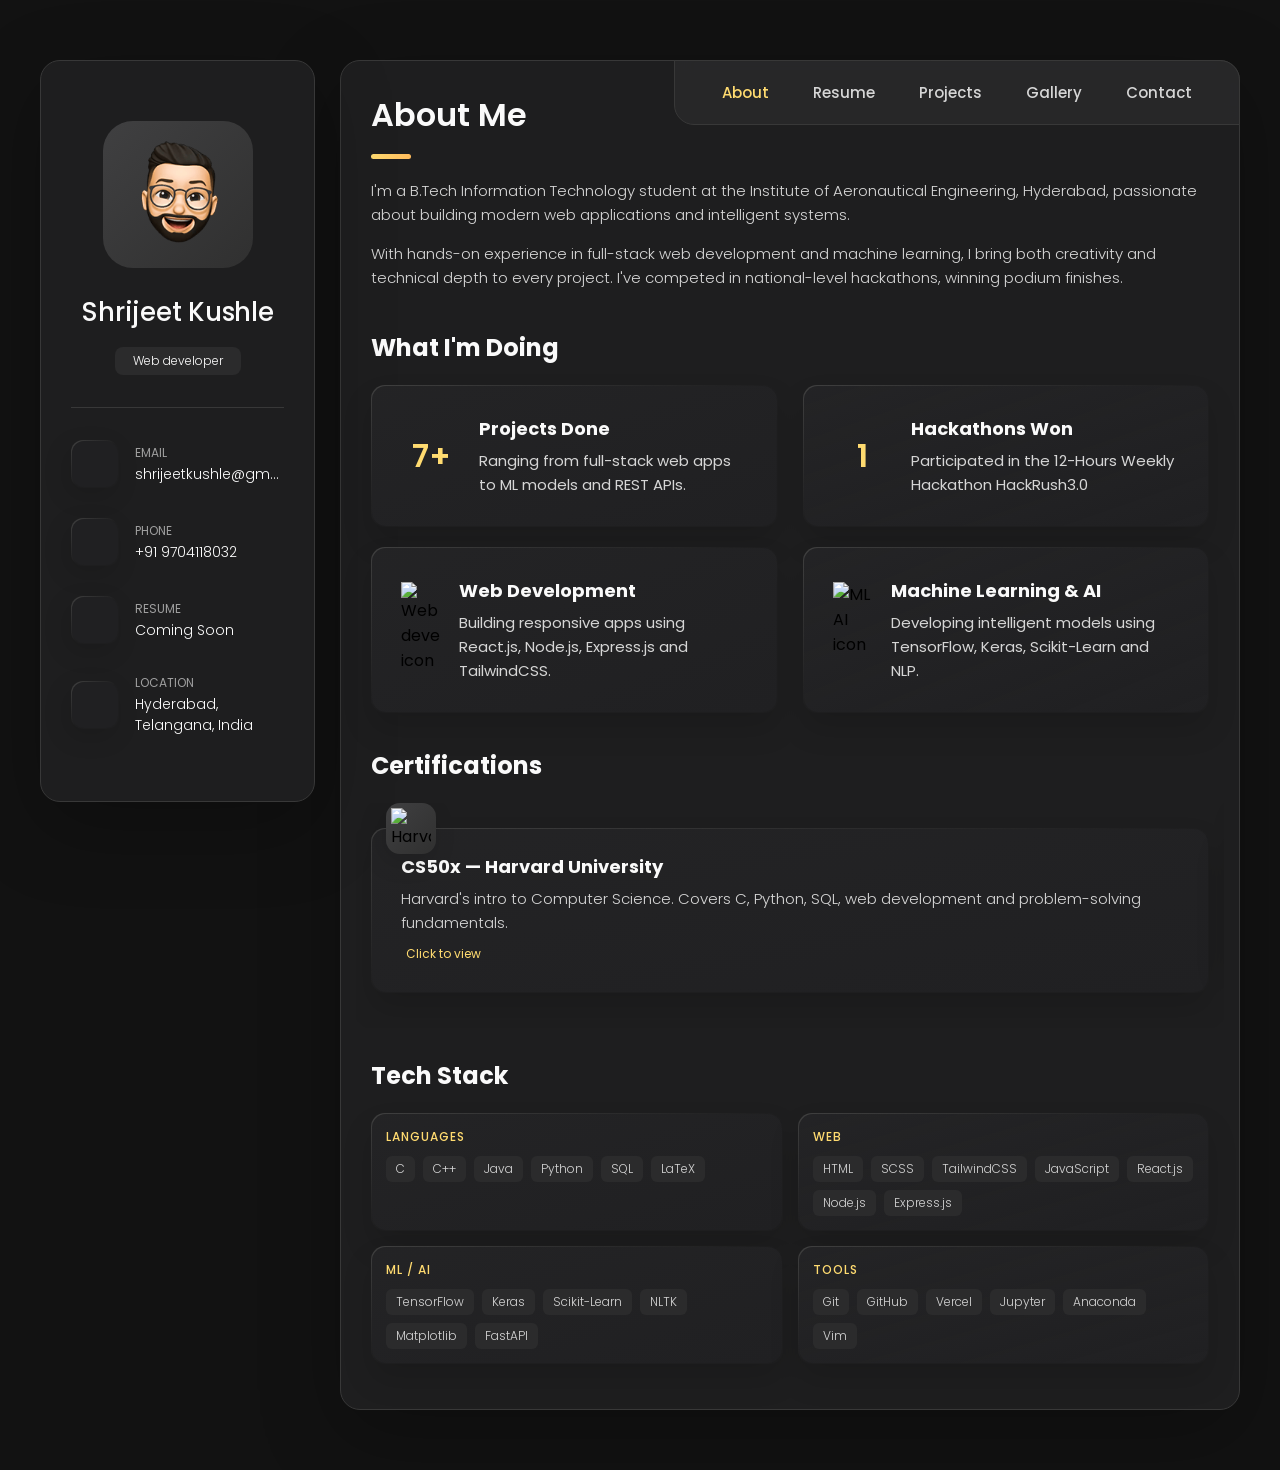
==== index.html @ cddf941e "Add files via upload" ====
<!DOCTYPE html>
<html lang="en">

<head>
  <meta charset="UTF-8">
  <meta http-equiv="X-UA-Compatible" content="IE=edge">
  <meta name="viewport" content="width=device-width, initial-scale=1.0">
  <title>vCard - Personal Portfolio</title>

  <!--
    - favicon
  -->
  <link rel="shortcut icon" href="./assets/images/logo.ico" type="image/x-icon">

  <!--
    - custom css link
  -->
  <link rel="stylesheet" href="style.css">

  <!--
    - google font link
  -->
  <link rel="preconnect" href="https://fonts.googleapis.com">
  <link rel="preconnect" href="https://fonts.gstatic.com" crossorigin>
  <link href="https://fonts.googleapis.com/css2?family=Poppins:wght@300;400;500;600&display=swap" rel="stylesheet">
</head>

<body>

  <!--
    - #MAIN
  -->

  <main>

    <!--
      - #SIDEBAR
    -->

    <aside class="sidebar" data-sidebar>

      <div class="sidebar-info">

        <figure class="avatar-box">
          <img src="./assets/images/my-avatar.png" alt="ShrijeetPhoto" width="80">
        </figure>

        <div class="info-content">
          <h1 class="name" title="Shrijeet Kushle">Shrijeet Kushle</h1>

          <p class="title">Web developer</p>
        </div>

        <button class="info_more-btn" data-sidebar-btn>
          <span>Show Contacts</span>

          <ion-icon name="chevron-down"></ion-icon>
        </button>

      </div>

      <div class="sidebar-info_more">

        <div class="separator"></div>

        <ul class="contacts-list">

          <li class="contact-item">

            <div class="icon-box">
              <ion-icon name="mail-outline"></ion-icon>
            </div>

            <div class="contact-info">
              <p class="contact-title">Email</p>

              <a href="mailto:shrijeetkushle@gmail.com" class="contact-link">shrijeetkushle@gmail.com</a>
            </div>

          </li>

          <li class="contact-item">

            <div class="icon-box">
              <ion-icon name="phone-portrait-outline"></ion-icon>
            </div>

            <div class="contact-info">
              <p class="contact-title">Phone</p>

              <a href="tel:+9704118032" class="contact-link">+91 9704118032</a>
            </div>

          </li>

          <li class="contact-item">

            <div class="icon-box">
              <ion-icon name="document-text-outline"></ion-icon>
            </div>

            <div class="contact-info">
              <p class="contact-title">Resume</p>

              <!-- <a href="./assets/files/Shrijeet Kushle.pdf"
                download="Shrijeet_Kushle_Resume.pdf"
                class="contact-link">Download</a> -->

                <a href="#" class="contact-link" 
                onclick="alert('🚧 Resume coming soon! Check back later.');
                 return false;">Coming Soon</a>
            </div>

          </li>

          <li class="contact-item">

            <div class="icon-box">
              <ion-icon name="location-outline"></ion-icon>
            </div>

            <div class="contact-info">
              <p class="contact-title">Location</p>

              <address>Hyderabad, Telangana, India</address>
            </div>

          </li>

        </ul>

        <div class="separator"></div>

        <ul class="social-list">

          <li class="social-item">
            <a href="https://github.com/shrijeetkushle" target="_blank" class="social-link">
              <ion-icon name="logo-github"></ion-icon>
            </a>
          </li>

          <li class="social-item">
            <a href="https://www.linkedin.com/in/shrijeet-kushle" target="_blank" class="social-link">
              <ion-icon name="logo-linkedin"></ion-icon>
            </a>
          </li>

          <li class="social-item">
            <a href="https://t.me/shrijeetkushle" target="_blank" class="social-link">
              <ion-icon name="paper-plane-outline"></ion-icon>
            </a>
          </li>

        </ul>

      </div>

    </aside>





    <!--
      - #main-content
    -->

    <div class="main-content">

      <!--
        - #NAVBAR
      -->

      <nav class="navbar">

        <ul class="navbar-list">

          <li class="navbar-item">
            <button class="navbar-link  active" data-nav-link>About</button>
          </li>

          <li class="navbar-item">
            <button class="navbar-link" data-nav-link>Resume</button>
          </li>

          <li class="navbar-item">
            <button class="navbar-link" data-nav-link>Projects</button>
          </li>

          <li class="navbar-item">
            <button class="navbar-link" data-nav-link>Gallery</button>
          </li>

          <li class="navbar-item">
            <button class="navbar-link" data-nav-link>Contact</button>
          </li>

        </ul>

      </nav>





      <!--
        - #ABOUT
      -->

      <article class="about  active" data-page="about">

  <header>
    <h2 class="h2 article-title">About me</h2>
  </header>

  <section class="about-text">
    <p>
      I'm a B.Tech Information Technology student at the Institute of Aeronautical Engineering, Hyderabad,
      passionate about building modern web applications and intelligent systems.
    </p>
    <p>
      With hands-on experience in full-stack web development and machine learning, I bring both creativity
      and technical depth to every project. I've competed in national-level hackathons, winning podium finishes.
    </p>
  </section>

  <section class="service">
    <h3 class="h3 service-title">What i'm doing</h3>
    <ul class="service-list">

      <li class="service-item stat-item">
        <div class="stat-number">7+</div>
        <div class="service-content-box">
          <h4 class="h4 service-item-title">Projects done</h4>
          <p class="service-item-text">Ranging from full-stack web apps to ML models and REST APIs.</p>
        </div>
      </li>

      <li class="service-item stat-item">
        <div class="stat-number">1</div>
        <div class="service-content-box">
          <h4 class="h4 service-item-title">Hackathons won</h4>
          <p class="service-item-text">Participated in the 12-Hours Weekly Hackathon HackRush3.0</p>
        </div>
      </li>

      <li class="service-item">
        <div class="service-icon-box">
          <img src="./assets/images/icon-dev.svg" alt="Web development icon" width="40">
        </div>
        <div class="service-content-box">
          <h4 class="h4 service-item-title">Web Development</h4>
          <p class="service-item-text">Building responsive apps using React.js, Node.js, Express.js and TailwindCSS.</p>
        </div>
      </li>

      <li class="service-item">
        <div class="service-icon-box">
          <img src="./assets/images/icon-app.svg" alt="ML AI icon" width="40">
        </div>
        <div class="service-content-box">
          <h4 class="h4 service-item-title">Machine Learning & AI</h4>
          <p class="service-item-text">Developing intelligent models using TensorFlow, Keras, Scikit-Learn and NLP.</p>
        </div>
      </li>

    </ul>
  </section>

  <section class="certifications">
  <h3 class="h3 certifications-title">Certifications</h3>

  <ul class="certifications-list has-scrollbar">


    <!-- ✅ CERTIFICATE 3 — Image example -->
    <li class="certifications-item">
      <div class="content-card cert-card"
           data-cert-type="pdf"
           data-cert-src="./assets/certificates/cs50.pdf"
           onclick="openCert(this)">
        <figure class="certifications-avatar-box">
          <img src="./assets/images/icon-design.svg" alt="Harvard" width="40">
        </figure>
        <h4 class="h4 certifications-item-title">CS50x — Harvard University</h4>
        <p class="certifications-text">Harvard's intro to Computer Science. Covers C, Python, SQL, web development and problem-solving fundamentals.</p>
        <p class="cert-click-hint">
          <ion-icon name="open-outline"></ion-icon> Click to view
        </p>
      </div>
    </li>

    <!-- ✅ CERTIFICATE 1 — PDF example -->
    <li class="certifications-item">
      <div class="content-card cert-card"
           data-cert-type="pdf"
           data-cert-src="./assets/certificates/deep-learning.pdf"
           onclick="openCert(this)">
        <figure class="certifications-avatar-box">
          <img src="./assets/images/icon-dev.svg" alt="Coursera" width="40">
        </figure>
        <h4 class="h4 certifications-item-title">Deep Learning Specialization</h4>
        <p class="certifications-text">Coursera — Andrew Ng. Covers CNNs, RNNs, optimization algorithms and deep learning best practices.</p>
        <p class="cert-click-hint">
          <ion-icon name="open-outline"></ion-icon> Click to view
        </p>
      </div>
    </li>

    <!-- ✅ CERTIFICATE 2 — Online link example -->
    <li class="certifications-item">
      <div class="content-card cert-card"
           data-cert-type="pdf"
           data-cert-src="https://coursera.org/verify/YOUR-CERTIFICATE-ID"
           onclick="openCert(this)">
        <figure class="certifications-avatar-box">
          <img src="./assets/images/icon-app.svg" alt="Stanford" width="40">
        </figure>
        <h4 class="h4 certifications-item-title">Machine Learning Specialization</h4>
        <p class="certifications-text">Stanford Online — Andrew Ng. Supervised & unsupervised learning, ML best practices and real-world applications.</p>
        <p class="cert-click-hint">
          <ion-icon name="open-outline"></ion-icon> Click to view
        </p>
      </div>
    </li>

    

  </ul>
</section>

<!-- ====== CERTIFICATE POPUP MODAL ====== -->
<div class="cert-modal" id="certModal" onclick="closeCertModal(event)">
  <div class="cert-modal-box">
    <button class="cert-modal-close" onclick="closeCertModal()">&#10005;</button>

    <!-- For IMAGE certificates -->
    <img class="cert-modal-img" id="certModalImg" src="" alt="Certificate" style="display:none;">

    <!-- For PDF certificates -->
    <iframe class="cert-modal-iframe" id="certModalIframe" src="" style="display:none;"></iframe>
  </div>
</div>

  <div class="cert-modal-container" data-cert-modal-container>
    <div class="cert-overlay" data-cert-overlay></div>
    <section class="certifications-modal">
      <button class="modal-close-btn" data-cert-modal-close>
        <ion-icon name="close-outline"></ion-icon>
      </button>
      <div class="cert-modal-header">
        <div class="cert-modal-icon">
          <img id="certModalImg" src="./assets/images/icon-dev.svg" alt="cert" width="40">
        </div>
        <div>
          <h4 class="h4" id="certModalTitle">Certificate Title</h4>
          <p class="cert-modal-issuer" id="certModalIssuer">Issuer</p>
        </div>
      </div>
      <div class="separator"></div>
      <p class="cert-modal-desc" id="certModalDesc"></p>
      <div class="cert-modal-tags" id="certModalTags"></div>
      <a href="#" target="_blank" id="certModalLink" class="cert-view-btn">
        <ion-icon name="open-outline"></ion-icon>
        View Certificate
      </a>
    </section>
  </div>

  <section class="techstack">
    <h3 class="h3 techstack-title">Tech Stack</h3>
    <div class="techstack-grid">

      <div class="techstack-group">
        <p class="techstack-label">Languages</p>
        <ul class="techstack-list">
          <li>C</li><li>C++</li><li>Java</li><li>Python</li><li>SQL</li><li>LaTeX</li>
        </ul>
      </div>

      <div class="techstack-group">
        <p class="techstack-label">Web</p>
        <ul class="techstack-list">
          <li>HTML</li><li>SCSS</li><li>TailwindCSS</li><li>JavaScript</li><li>React.js</li><li>Node.js</li><li>Express.js</li>
        </ul>
      </div>

      <div class="techstack-group">
        <p class="techstack-label">ML / AI</p>
        <ul class="techstack-list">
          <li>TensorFlow</li><li>Keras</li><li>Scikit-Learn</li><li>NLTK</li><li>Matplotlib</li><li>FastAPI</li>
        </ul>
      </div>

      <div class="techstack-group">
        <p class="techstack-label">Tools</p>
        <ul class="techstack-list">
          <li>Git</li><li>GitHub</li><li>Vercel</li><li>Jupyter</li><li>Anaconda</li><li>Vim</li>
        </ul>
      </div>

    </div>
  </section>

</article>




      <!--
        - #RESUME
      -->

      <article class="resume" data-page="resume">

        <header>
          <h2 class="h2 article-title">Resume</h2>
        </header>

        <section class="timeline">

          <div class="title-wrapper">
            <div class="icon-box">
              <ion-icon name="book-outline"></ion-icon>
            </div>

            <h3 class="h3">Education</h3>
          </div>

          <ol class="timeline-list">

  <li class="timeline-item">
    <h4 class="h4 timeline-item-title">Institute of Aeronautical Engineering</h4>
    <span>2023 — 2027</span>
    <p class="timeline-text">
      Pursuing B.Tech in Information Technology. Currently in 3rd year.
      Gaining hands-on experience in web development, machine learning, and software engineering.
    </p>
  </li>

  <li class="timeline-item">
    <h4 class="h4 timeline-item-title">Bhavans Aurobindo Junior College</h4>
    <span>2021 — 2023</span>
    <p class="timeline-text">
      Completed Intermediate (MPC — Mathematics, Physics, Chemistry).
      Built a strong foundation in analytical thinking and problem solving.
    </p>
  </li>

  <li class="timeline-item">
    <h4 class="h4 timeline-item-title">Vijaya High School</h4>
    <span>2016 — 2021</span>
    <p class="timeline-text">
      Completed schooling from Class 6 to Class 10.
      Developed core academic skills and an early interest in computers and technology.
    </p>
  </li>

</ol>

       <section class="timeline">

  <div class="title-wrapper">
    <div class="icon-box">
      <ion-icon name="trophy-outline"></ion-icon>
    </div>

    <h3 class="h3">Achievements</h3>
  </div>

  <ol class="timeline-list">

    <li class="timeline-item">
      <h4 class="h4 timeline-item-title">Participated in the 12-Hours Weekly Hackathon HackRush3.0</h4>
      <span>2023</span>
      <p class="timeline-text">
       Participated in the 12-Hours Weekly Hackathon HackRush3.0 - hackathon focused on
        building real-world applications using modern technologies.
      </p>
    </li>

    <!-- <li class="timeline-item">
      <h4 class="h4 timeline-item-title">3rd Place — Hack The Verse'23</h4>
      <span>2023</span>
      <p class="timeline-text">
        Secured 3rd place at Hack The Verse'23 — a national level hackathon focused on
        building real-world applications using modern technologies.
      </p>
    </li> -->

    <li class="timeline-item">
      <h4 class="h4 timeline-item-title">5 Star Java — HackerRank</h4>
      <span>2023</span>
      <p class="timeline-text">
        Achieved 5-star rating in Java on HackerRank by consistently solving
        challenging problems in data structures and algorithms.
      </p>
    </li>

  </ol>

</section>

        <section class="skill">

  <h3 class="h3 skills-title">My skills</h3>

  <ul class="skills-list content-card">

    <li class="skills-item">
      <div class="title-wrapper">
        <h5 class="h5">Web Development</h5>
        <data value="90">90%</data>
      </div>
      <div class="skill-progress-bg">
        <div class="skill-progress-fill" style="width: 90%;"></div>
      </div>
    </li>

    <li class="skills-item">
      <div class="title-wrapper">
        <h5 class="h5">Machine Learning & AI</h5>
        <data value="80">80%</data>
      </div>
      <div class="skill-progress-bg">
        <div class="skill-progress-fill" style="width: 80%;"></div>
      </div>
    </li>

    <li class="skills-item">
      <div class="title-wrapper">
        <h5 class="h5">Java</h5>
        <data value="85">85%</data>
      </div>
      <div class="skill-progress-bg">
        <div class="skill-progress-fill" style="width: 85%;"></div>
      </div>
    </li>

    <li class="skills-item">
      <div class="title-wrapper">
        <h5 class="h5">Python</h5>
        <data value="85">85%</data>
      </div>
      <div class="skill-progress-bg">
        <div class="skill-progress-fill" style="width: 85%;"></div>
      </div>
    </li>

    <li class="skills-item">
      <div class="title-wrapper">
        <h5 class="h5">React.js</h5>
        <data value="80">80%</data>
      </div>
      <div class="skill-progress-bg">
        <div class="skill-progress-fill" style="width: 80%;"></div>
      </div>
    </li>

    <li class="skills-item">
      <div class="title-wrapper">
        <h5 class="h5">Node.js & Express.js</h5>
        <data value="75">75%</data>
      </div>
      <div class="skill-progress-bg">
        <div class="skill-progress-fill" style="width: 75%;"></div>
      </div>
    </li>

    <li class="skills-item">
      <div class="title-wrapper">
        <h5 class="h5">TensorFlow & Keras</h5>
        <data value="75">75%</data>
      </div>
      <div class="skill-progress-bg">
        <div class="skill-progress-fill" style="width: 75%;"></div>
      </div>
    </li>

    <li class="skills-item">
      <div class="title-wrapper">
        <h5 class="h5">SQL & Databases</h5>
        <data value="70">70%</data>
      </div>
      <div class="skill-progress-bg">
        <div class="skill-progress-fill" style="width: 70%;"></div>
      </div>
    </li>

  </ul>

</section>

      </article>





      <!--
        - #PORTFOLIO
      -->

      <article class="portfolio" data-page="projects">

        <header>
          <h2 class="h2 article-title">Projects</h2>
        </header>

        <section class="projects">

          <ul class="filter-list">

            <li class="filter-item">
              <button class="active" data-filter-btn>All</button>
            </li>

            <li class="filter-item">
              <button data-filter-btn>Web design</button>
            </li>

            <li class="filter-item">
              <button data-filter-btn>Applications</button>
            </li>

            <li class="filter-item">
              <button data-filter-btn>Web development</button>
            </li>

          </ul>

          <div class="filter-select-box">

            <button class="filter-select" data-select>

              <div class="select-value" data-selecct-value>Select category</div>

              <div class="select-icon">
                <ion-icon name="chevron-down"></ion-icon>
              </div>

            </button>

            <ul class="select-list">

              <li class="select-item">
                <button data-select-item>All</button>
              </li>

              <li class="select-item">
                <button data-select-item>Web design</button>
              </li>

              <li class="select-item">
                <button data-select-item>Applications</button>
              </li>

              <li class="select-item">
                <button data-select-item>Web development</button>
              </li>

            </ul>

          </div>

         <ul class="project-list">

  <li class="project-item active" data-filter-item data-category="web development">
    <a href="https://shrijeetkushle.github.io/photography/" target="_blank">
      <figure class="project-img">
        <div class="project-item-icon-box">
          <ion-icon name="eye-outline"></ion-icon>
        </div>
        <img src="./assets/images/project-photography.png" alt="Photography" loading="lazy">
      </figure>
      <h3 class="project-title">Photography</h3>
      <p class="project-category">Web development</p>
    </a>
  </li>

  <li class="project-item active" data-filter-item data-category="web development">
    <a href="https://shrijeetkushle.github.io/SpotifyClone/" target="_blank">
      <figure class="project-img">
        <div class="project-item-icon-box">
          <ion-icon name="eye-outline"></ion-icon>
        </div>
        <img src="./assets/images/project-spotify.png" alt="Spotify Clone" loading="lazy">
      </figure>
      <h3 class="project-title">Spotify Clone</h3>
      <p class="project-category">Web development</p>
    </a>
  </li>

  <li class="project-item active" data-filter-item data-category="applications">
    <a href="https://github.com/shrijeetkushle/Guessing-Game" target="_blank">
      <figure class="project-img">
        <div class="project-item-icon-box">
          <ion-icon name="eye-outline"></ion-icon>
        </div>
        <img src="./assets/images/project-2.png" alt="Guessing Game" loading="lazy">
      </figure>
      <h3 class="project-title">Guessing Game</h3>
      <p class="project-category">Applications</p>
    </a>
  </li>

  <li class="project-item active" data-filter-item data-category="applications">
    <a href="https://github.com/shrijeetkushle/RandomColor" target="_blank">
      <figure class="project-img">
        <div class="project-item-icon-box">
          <ion-icon name="eye-outline"></ion-icon>
        </div>
        <img src="./assets/images/project-3.jpg" alt="Random Color" loading="lazy">
      </figure>
      <h3 class="project-title">Random Color</h3>
      <p class="project-category">Applications</p>
    </a>
  </li>

</ul>

        </section>

      </article>





      <!--
        - #BLOG
      -->
<!-- #GALLERY -->

<article class="blog" data-page="gallery">

  <header>
    <h2 class="h2 article-title">Gallery</h2>
  </header>

  <section class="blog-posts">

    <!-- GALLERY GRID -->
    <ul class="gallery-grid">


      <li class="gallery-item">
        <figure class="gallery-img-box" onclick="openLightbox(this)">
          <img src="assets/images/gallery/event-1.jpg" alt="Event 1" loading="lazy">
        </figure>
      </li>

      <li class="gallery-item">
        <figure class="gallery-img-box" onclick="openLightbox(this)">
          <img src="./assets/images/gallery/event-2.jpg" alt="Event 2" loading="lazy">
        </figure>
      </li>

      <!-- <li class="gallery-item">
        <figure class="gallery-img-box" onclick="openLightbox(this)">
          <img src="./assets/images/gallery/event-3.jpg" alt="Event 3" loading="lazy">
        </figure>
      </li>

      <li class="gallery-item">
        <figure class="gallery-img-box" onclick="openLightbox(this)">
          <img src="./assets/images/gallery/event-4.jpg" alt="Event 4" loading="lazy">
        </figure>
      </li>

      <li class="gallery-item">
        <figure class="gallery-img-box" onclick="openLightbox(this)">
          <img src="./assets/images/gallery/event-5.jpg" alt="Event 5" loading="lazy">
        </figure>
      </li>

      <li class="gallery-item">
        <figure class="gallery-img-box" onclick="openLightbox(this)">
          <img src="./assets/images/gallery/event-6.jpg" alt="Event 6" loading="lazy">
        </figure>
      </li> -->

    </ul>

  </section>

  <!-- LIGHTBOX POPUP -->
  <div class="lightbox" id="lightbox" onclick="closeLightbox()">
    <span class="lightbox-close" onclick="closeLightbox()">&times;</span>
    <img class="lightbox-img" id="lightbox-img" src="" alt="Full view">
  </div>

</article>


      <!--
        - #CONTACT
      -->

     <!-- #CONTACT -->

<article class="contact" data-page="contact">

  <header>
    <h2 class="h2 article-title">Contact</h2>
  </header>

  <section class="mapbox" data-mapbox>
    <figure>
      <iframe
        src="https://www.google.com/maps/embed?pb=!1m18!1m12!1m3!1d243647.27591180532!2d78.24323045!3d17.41260155!2m3!1f0!2f0!3f0!3m2!1i1024!2i768!4f13.1!3m3!1m2!1s0x3bcb99daeaebd2c7%3A0xae93b78392bafbc2!2sHyderabad%2C%20Telangana%2C%20India!5e0!3m2!1sen!2sin!4v1710000000000!5m2!1sen!2sin"
        width="400" height="300" loading="lazy"></iframe>
    </figure>
  </section>

  <section class="contact-form">

    <h3 class="h3 form-title">Contact Form</h3>

    <form action="https://formspree.io/f/xeepdzpe" method="POST" class="form" data-form>

      <div class="input-wrapper">
        <input type="text" name="fullname" class="form-input" placeholder="Full name" required data-form-input>
        <input type="email" name="email" class="form-input" placeholder="Email address" required data-form-input>
      </div>

      <textarea name="message" class="form-input" placeholder="Your Message" required data-form-input></textarea>

      <button class="form-btn" type="submit" disabled data-form-btn>
        <ion-icon name="paper-plane"></ion-icon>
        <span>Send Message</span>
      </button>

    </form>

  </section>

</article>

    </div>

  </main>






  <!--
    - custom js link
  -->
  <script src="app.js"></script>

  <!--
    - ionicon link
  -->
  <script type="module" src="https://unpkg.com/ionicons@5.5.2/dist/ionicons/ionicons.esm.js"></script>
  <script nomodule src="https://unpkg.com/ionicons@5.5.2/dist/ionicons/ionicons.js"></script>

</body>

</html>
---- style.css ----
/*-----------------------------------*\
  #style.css
\*-----------------------------------*/


/**
 * copyright 2022 @codewithsadee
 */





/*-----------------------------------*\
  #CUSTOM PROPERTY
\*-----------------------------------*/

:root {

  /**
   * colors
   */

  /* gradient */

  --bg-gradient-onyx: linear-gradient(
    to bottom right, 
    hsl(240, 1%, 25%) 3%, 
    hsl(0, 0%, 19%) 97%
  );
  --bg-gradient-jet: linear-gradient(
    to bottom right, 
    hsla(240, 1%, 18%, 0.251) 0%, 
    hsla(240, 2%, 11%, 0) 100%
  ), hsl(240, 2%, 13%);
  --bg-gradient-yellow-1: linear-gradient(
    to bottom right, 
    hsl(45, 100%, 71%) 0%, 
    hsla(36, 100%, 69%, 0) 50%
  );
  --bg-gradient-yellow-2: linear-gradient(
    135deg, 
    hsla(45, 100%, 71%, 0.251) 0%, 
    hsla(35, 100%, 68%, 0) 59.86%
  ), hsl(240, 2%, 13%);
  --border-gradient-onyx: linear-gradient(
    to bottom right, 
    hsl(0, 0%, 25%) 0%, 
    hsla(0, 0%, 25%, 0) 50%
  );
  --text-gradient-yellow: linear-gradient(
    to right, 
    hsl(45, 100%, 72%), 
    hsl(35, 100%, 68%)
  );

  /* solid */

  --jet: hsl(0, 0%, 22%);
  --onyx: hsl(240, 1%, 17%);
  --eerie-black-1: hsl(240, 2%, 13%);
  --eerie-black-2: hsl(240, 2%, 12%);
  --smoky-black: hsl(0, 0%, 7%);
  --white-1: hsl(0, 0%, 100%);
  --white-2: hsl(0, 0%, 98%);
  --orange-yellow-crayola: hsl(45, 100%, 72%);
  --vegas-gold: hsl(45, 54%, 58%);
  --light-gray: hsl(0, 0%, 84%);
  --light-gray-70: hsla(0, 0%, 84%, 0.7);
  --bittersweet-shimmer: hsl(0, 43%, 51%);

  /**
   * typography
   */

  /* font-family */
  --ff-poppins: 'Poppins', sans-serif;

  /* font-size */
  --fs-1: 24px;
  --fs-2: 18px;
  --fs-3: 17px;
  --fs-4: 16px;
  --fs-5: 15px;
  --fs-6: 14px;
  --fs-7: 13px;
  --fs-8: 11px;

  /* font-weight */
  --fw-300: 300;
  --fw-400: 400;
  --fw-500: 500;
  --fw-600: 600;

  /**
   * shadow
   */
  
  --shadow-1: -4px 8px 24px hsla(0, 0%, 0%, 0.25);
  --shadow-2: 0 16px 30px hsla(0, 0%, 0%, 0.25);
  --shadow-3: 0 16px 40px hsla(0, 0%, 0%, 0.25);
  --shadow-4: 0 25px 50px hsla(0, 0%, 0%, 0.15);
  --shadow-5: 0 24px 80px hsla(0, 0%, 0%, 0.25);

  /**
   * transition
   */

  --transition-1: 0.25s ease;
  --transition-2: 0.5s ease-in-out;

}





/*-----------------------------------*\
  #RESET
\*-----------------------------------*/

*, *::before, *::after {
  margin: 0;
  padding: 0;
  box-sizing: border-box;
}

a { text-decoration: none; }

li { list-style: none; }

img, ion-icon, a, button, time, span { display: block; }

button {
  font: inherit;
  background: none;
  border: none;
  text-align: left;
  cursor: pointer;
}

input, textarea {
  display: block;
  width: 100%;
  background: none;
  font: inherit;
}

::selection {
  background: var(--orange-yellow-crayola);
  color: var(--smoky-black);
}

:focus { outline-color: var(--orange-yellow-crayola); }

html { font-family: var(--ff-poppins); }

body { background: var(--smoky-black); }





/*-----------------------------------*\
  #REUSED STYLE
\*-----------------------------------*/

.sidebar,
article {
  background: var(--eerie-black-2);
  border: 1px solid var(--jet);
  border-radius: 20px;
  padding: 15px;
  box-shadow: var(--shadow-1);
  z-index: 1;
}

.separator {
  width: 100%;
  height: 1px;
  background: var(--jet);
  margin: 16px 0;
}

.icon-box {
  position: relative;
  background: var(--border-gradient-onyx);
  width: 30px;
  height: 30px;
  border-radius: 8px;
  display: flex;
  justify-content: center;
  align-items: center;
  font-size: 16px;
  color: var(--orange-yellow-crayola);
  box-shadow: var(--shadow-1);
  z-index: 1;
}

.icon-box::before {
  content: "";
  position: absolute;
  inset: 1px;
  background: var(--eerie-black-1);
  border-radius: inherit;
  z-index: -1;
}

.icon-box ion-icon { --ionicon-stroke-width: 35px; }

article { display: none; }

article.active {
  display: block;
  animation: fade 0.5s ease backwards;
}

@keyframes fade {
  0% { opacity: 0; }
  100% { opacity: 1; }
}

.h2,
.h3,
.h4,
.h5 {
  color: var(--white-2);
  text-transform: capitalize;
}

.h2 { font-size: var(--fs-1); }

.h3 { font-size: var(--fs-2); }

.h4 { font-size: var(--fs-4); }

.h5 {
  font-size: var(--fs-7);
  font-weight: var(--fw-500);
}

.article-title {
  position: relative;
  padding-bottom: 7px;
}

.article-title::after {
  content: "";
  position: absolute;
  bottom: 0;
  left: 0;
  width: 30px;
  height: 3px;
  background: var(--text-gradient-yellow);
  border-radius: 3px;
}

.has-scrollbar::-webkit-scrollbar {
  width: 5px; /* for vertical scrollbar */
  height: 5px; /* for horizontal scrollbar */
}

.has-scrollbar::-webkit-scrollbar-track {
  background: var(--onyx);
  border-radius: 5px;
}

.has-scrollbar::-webkit-scrollbar-thumb {
  background: var(--orange-yellow-crayola);
  border-radius: 5px;
}

.has-scrollbar::-webkit-scrollbar-button { width: 20px; }

.content-card {
  position: relative;
  background: var(--border-gradient-onyx);
  padding: 15px;
  padding-top: 45px;
  border-radius: 14px;
  box-shadow: var(--shadow-2);
  cursor: pointer;
  z-index: 1;
}

.content-card::before {
  content: "";
  position: absolute;
  inset: 1px;
  background: var(--bg-gradient-jet);
  border-radius: inherit;
  z-index: -1;
}





/*-----------------------------------*\
  #MAIN
\*-----------------------------------*/

main {
  margin: 15px 12px;
  margin-bottom: 75px;
  min-width: 259px;
}





/*-----------------------------------*\
  #SIDEBAR
\*-----------------------------------*/

.sidebar {
  margin-bottom: 15px;
  max-height: 112px;
  overflow: hidden;
  transition: var(--transition-2);
}

.sidebar.active { max-height: 405px; }

.sidebar-info {
  position: relative;
  display: flex;
  justify-content: flex-start;
  align-items: center;
  gap: 15px;
}

.avatar-box {
  background: var(--bg-gradient-onyx);
  border-radius: 20px;
}

.info-content .name {
  color: var(--white-2);
  font-size: var(--fs-3);
  font-weight: var(--fw-500);
  letter-spacing: -0.25px;
  margin-bottom: 10px;
}

.info-content .title {
  color: var(--white-1);
  background: var(--onyx);
  font-size: var(--fs-8);
  font-weight: var(--fw-300);
  width: max-content;
  padding: 3px 12px;
  border-radius: 8px;
}

.info_more-btn {
  position: absolute;
  top: -15px;
  right: -15px;
  border-radius: 0 15px;
  font-size: 13px;
  color: var(--orange-yellow-crayola);
  background: var(--border-gradient-onyx);
  padding: 10px;
  box-shadow: var(--shadow-2);
  transition: var(--transition-1);
  z-index: 1;
}

.info_more-btn::before {
  content: "";
  position: absolute;
  inset: 1px;
  border-radius: inherit;
  background: var(--bg-gradient-jet);
  transition: var(--transition-1);
  z-index: -1;
}

.info_more-btn:hover,
.info_more-btn:focus { background: var(--bg-gradient-yellow-1); }

.info_more-btn:hover::before,
.info_more-btn:focus::before { background: var(--bg-gradient-yellow-2); }

.info_more-btn span { display: none; }

.sidebar-info_more {
  opacity: 0;
  visibility: hidden;
  transition: var(--transition-2);
}

.sidebar.active .sidebar-info_more {
  opacity: 1;
  visibility: visible;
}

.contacts-list {
  display: grid;
  grid-template-columns: 1fr;
  gap: 16px;
}

.contact-item {
  min-width: 100%;
  display: flex;
  align-items: center;
  gap: 16px;
}

.contact-info {
  max-width: calc(100% - 46px);
  width: calc(100% - 46px);
}

.contact-title {
  color: var(--light-gray-70);
  font-size: var(--fs-8);
  text-transform: uppercase;
  margin-bottom: 2px;
}

.contact-info :is(.contact-link, time, address) {
  color: var(--white-2);
  font-size: var(--fs-7);
}

.contact-info address { font-style: normal; }

.social-list {
  display: flex;
  justify-content: flex-start;
  align-items: center;
  gap: 15px;
  padding-bottom: 4px;
  padding-left: 7px;
}

.social-item .social-link {
  color: var(--light-gray-70);
  font-size: 18px;
}


.social-item .social-link:hover { color: var(--light-gray); }






/*-----------------------------------*\
  #NAVBAR
\*-----------------------------------*/

.navbar {
  position: fixed;
  bottom: 0;
  left: 0;
  width: 100%;
  background: hsla(240, 1%, 17%, 0.75);
  backdrop-filter: blur(10px);
  border: 1px solid var(--jet);
  border-radius: 12px 12px 0 0;
  box-shadow: var(--shadow-2);
  z-index: 5;
}

.navbar-list {
  display: flex;
  flex-wrap: wrap;
  justify-content: center;
  align-items: center;
  padding: 0 10px;
}

.navbar-link {
  color: var(--light-gray);
  font-size: var(--fs-8);
  padding: 20px 7px;
  transition: color var(--transition-1);
}

.navbar-link:hover,
.navbar-link:focus { color: var(--light-gray-70); }

.navbar-link.active { color: var(--orange-yellow-crayola); }





/*-----------------------------------*\
  #ABOUT
\*-----------------------------------*/

.about .article-title { margin-bottom: 15px; }

.about-text {
  color: var(--light-gray);
  font-size: var(--fs-6);
  font-weight: var(--fw-300);
  line-height: 1.6;
}

.about-text p { margin-bottom: 15px; }



/**
 * #service 
 */

.service { margin-bottom: 35px; }

.service-title { margin-bottom: 20px; }

.service-list {
  display: grid;
  grid-template-columns: 1fr;
  gap: 20px;
}

.service-item {
  position: relative;
  background: var(--border-gradient-onyx);
  padding: 20px;
  border-radius: 14px;
  box-shadow: var(--shadow-2);
  z-index: 1;
}

.service-item::before {
  content: "";
  position: absolute;
  inset: 1px;
  background: var(--bg-gradient-jet);
  border-radius: inherit;
  z-index: -1;
}

.service-icon-box { margin-bottom: 10px; }

.service-icon-box img { margin: auto; }

.service-content-box { text-align: center; }

.service-item-title { margin-bottom: 7px; }

.service-item-text {
  color: var(--light-gray);
  font-size: var(--fs-6);
  font-weight: var(--fw-3);
  line-height: 1.6;
}


/**
 * #testimonials 
 */

.testimonials { margin-bottom: 30px; }

.testimonials-title { margin-bottom: 20px; }

.testimonials-list {
  display: flex;
  justify-content: flex-start;
  align-items: flex-start;
  gap: 15px;
  margin: 0 -15px;
  padding: 25px 15px;
  padding-bottom: 35px;
  overflow-x: auto;
  scroll-behavior: smooth;
  overscroll-behavior-inline: contain;
  scroll-snap-type: inline mandatory;
}

.testimonials-item {
  min-width: 100%;
  scroll-snap-align: center;
}

.testimonials-avatar-box {
  position: absolute;
  top: 0;
  left: 0;
  transform: translate(15px, -25px);
  background: var(--bg-gradient-onyx);
  border-radius: 14px;
  box-shadow: var(--shadow-1);
}

.testimonials-item-title { margin-bottom: 7px; }

.testimonials-text {
  color: var(--light-gray);
  font-size: var(--fs-6);
  font-weight: var(--fw-300);
  line-height: 1.6;
  display: -webkit-box;
  line-clamp: 4;
  -webkit-line-clamp: 4;
  -webkit-box-orient: vertical;
  overflow: hidden;
}


/**
 * #testimonials-modal
 */

.modal-container {
  position: fixed;
  top: 0;
  left: 0;
  width: 100%;
  height: 100%;
  display: flex;
  justify-content: center;
  align-items: center;
  overflow-y: auto;
  overscroll-behavior: contain;
  z-index: 20;
  pointer-events: none;
  visibility: hidden;
}

.modal-container::-webkit-scrollbar { display: none; }

.modal-container.active {
  pointer-events: all;
  visibility: visible;
}

.overlay {
  position: fixed;
  top: 0;
  left: 0;
  width: 100%;
  height: 100vh;
  background: hsl(0, 0%, 5%);
  opacity: 0;
  visibility: hidden;
  pointer-events: none;
  z-index: 1;
  transition: var(--transition-1);
}

.overlay.active {
  opacity: 0.8;
  visibility: visible;
  pointer-events: all;
}

.testimonials-modal {
  background: var(--eerie-black-2);
  position: relative;
  padding: 15px;
  margin: 15px 12px;
  border: 1px solid var(--jet);
  border-radius: 14px;
  box-shadow: var(--shadow-5);
  transform: scale(1.2);
  opacity: 0;
  transition: var(--transition-1);
  z-index: 2;
}

.modal-container.active .testimonials-modal {
  transform: scale(1);
  opacity: 1;
}

.modal-close-btn {
  position: absolute;
  top: 15px;
  right: 15px;
  background: var(--onyx);
  border-radius: 8px;
  width: 32px;
  height: 32px;
  display: flex;
  justify-content: center;
  align-items: center;
  color: var(--white-2);
  font-size: 18px;
  opacity: 0.7;
}

.modal-close-btn:hover,
.modal-close-btn:focus { opacity: 1; }

.modal-close-btn ion-icon { --ionicon-stroke-width: 50px; }

.modal-avatar-box {
  background: var(--bg-gradient-onyx);
  width: max-content;
  border-radius: 14px;
  margin-bottom: 15px;
  box-shadow: var(--shadow-2);
}

.modal-img-wrapper > img { display: none; }

.modal-title { margin-bottom: 4px; }

.modal-content time {
  font-size: var(--fs-6);
  color: var(--light-gray-70);
  font-weight: var(--fw-300);
  margin-bottom: 10px;
}

.modal-content p {
  color: var(--light-gray);
  font-size: var(--fs-6);
  font-weight: var(--fw-300);
  line-height: 1.6;
}


/**
 * #clients 
 */

.clients { margin-bottom: 15px; }

.clients-list {
  display: flex;
  justify-content: flex-start;
  align-items: flex-start;
  gap: 15px;
  margin: 0 -15px;
  padding: 25px;
  padding-bottom: 25px;
  overflow-x: auto;
  scroll-behavior: smooth;
  overscroll-behavior-inline: contain;
  scroll-snap-type: inline mandatory;
  scroll-padding-inline: 25px;
}

.clients-item {
  min-width: 50%;
  scroll-snap-align: start;
}

.clients-item img {
  width: 100%;
  filter: grayscale(1);
  transition: var(--transition-1);
}

.clients-item img:hover { filter: grayscale(0); }





/*-----------------------------------*\
  #RESUME
\*-----------------------------------*/

.article-title { margin-bottom: 30px; }


/**
 * education and experience 
 */

.timeline { margin-bottom: 30px; }

.timeline .title-wrapper {
  display: flex;
  align-items: center;
  gap: 15px;
  margin-bottom: 25px;
}

.timeline-list {
  font-size: var(--fs-6);
  margin-left: 45px;
}

.timeline-item { position: relative; }

.timeline-item:not(:last-child) { margin-bottom: 20px; }

.timeline-item-title {
  font-size: var(--fs-6);
  line-height: 1.3;
  margin-bottom: 7px;
}

.timeline-list span {
  color: var(--vegas-gold);
  font-weight: var(--fw-400);
  line-height: 1.6;
}

.timeline-item:not(:last-child)::before {
  content: "";
  position: absolute;
  top: -25px;
  left: -30px;
  width: 1px;
  height: calc(100% + 50px);
  background: var(--jet);
}

.timeline-item::after {
  content: "";
  position: absolute;
  top: 5px;
  left: -33px;
  height: 6px;
  width: 6px;
  background: var(--text-gradient-yellow);
  border-radius: 50%;
  box-shadow: 0 0 0 4px var(--jet);
}

.timeline-text {
  color: var(--light-gray);
  font-weight: var(--fw-300);
  line-height: 1.6;
}


/**
 * skills 
 */

.skills-title { margin-bottom: 20px; }

.skills-list { padding: 20px; }


.skills-item:not(:last-child) { margin-bottom: 15px; }

.skill .title-wrapper {
  display: flex;
  align-items: center;
  gap: 5px;
  margin-bottom: 8px;
}

.skill .title-wrapper data {
  color: var(--light-gray);
  font-size: var(--fs-7);
  font-weight: var(--fw-300);
}

.skill-progress-bg {
  background: var(--jet);
  width: 100%;
  height: 8px;
  border-radius: 10px;
}

.skill-progress-fill {
  background: var(--text-gradient-yellow);
  height: 100%;
  border-radius: inherit;
}





/*-----------------------------------*\
  #PORTFOLIO
\*-----------------------------------*/

.filter-list { display: none; }

.filter-select-box {
  position: relative;
  margin-bottom: 25px;
}

.filter-select {
  background: var(--eerie-black-2);
  color: var(--light-gray);
  display: flex;
  justify-content: space-between;
  align-items: center;
  width: 100%;
  padding: 12px 16px;
  border: 1px solid var(--jet);
  border-radius: 14px;
  font-size: var(--fs-6);
  font-weight: var(--fw-300);
}

.filter-select.active .select-icon { transform: rotate(0.5turn); }

.select-list {
  background: var(--eerie-black-2);
  position: absolute;
  top: calc(100% + 6px);
  width: 100%;
  padding: 6px;
  border: 1px solid var(--jet);
  border-radius: 14px;
  z-index: 2;
  opacity: 0;
  visibility: hidden;
  pointer-events: none;
  transition: 0.15s ease-in-out;
}

.filter-select.active + .select-list {
  opacity: 1;
  visibility: visible;
  pointer-events: all;
}

.select-item button {
  background: var(--eerie-black-2);
  color: var(--light-gray);
  font-size: var(--fs-6);
  font-weight: var(--fw-300);
  text-transform: capitalize;
  width: 100%;
  padding: 8px 10px;
  border-radius: 8px;
}

.select-item button:hover { --eerie-black-2: hsl(240, 2%, 20%); }

.project-list {
  display: grid;
  grid-template-columns: 1fr;
  gap: 30px;
  margin-bottom: 10px;
}

.project-item { display: none; }

.project-item.active {
  display: block;
  animation: scaleUp 0.25s ease forwards;
}

@keyframes scaleUp {
  0% { transform: scale(0.5); }
  100% { transform: scale(1); }
}

.project-item > a { width: 100%; }

.project-img {
  position: relative;
  width: 100%;
  height: 200px;
  border-radius: 16px;
  overflow: hidden;
  margin-bottom: 15px;
}

.project-img::before {
  content: "";
  position: absolute;
  top: 0;
  left: 0;
  width: 100%;
  height: 100%;
  background: transparent;
  z-index: 1;
  transition: var(--transition-1);
}

.project-item > a:hover .project-img::before { background: hsla(0, 0%, 0%, 0.5); }

.project-item-icon-box {
  --scale: 0.8;

  background: var(--jet);
  color: var(--orange-yellow-crayola);
  position: absolute;
  top: 50%;
  left: 50%;
  transform: translate(-50%, -50%) scale(var(--scale));
  font-size: 20px;
  padding: 18px;
  border-radius: 12px;
  opacity: 0;
  z-index: 1;
  transition: var(--transition-1);
}

.project-item > a:hover .project-item-icon-box {
  --scale: 1;
  opacity: 1;
}

.project-item-icon-box ion-icon { --ionicon-stroke-width: 50px; }

.project-img img {
  width: 100%;
  height: 100%;
  object-fit: cover;
  transition: var(--transition-1);
}

.project-item > a:hover img { transform: scale(1.1); }

.project-title,
.project-category { margin-left: 10px; }

.project-title {
  color: var(--white-2);
  font-size: var(--fs-5);
  font-weight: var(--fw-400);
  text-transform: capitalize;
  line-height: 1.3;
}

.project-category {
  color: var(--light-gray-70);
  font-size: var(--fs-6);
  font-weight: var(--fw-300);
}





/*-----------------------------------*\
  #BLOG
\*-----------------------------------*/

.blog-posts { margin-bottom: 10px; }

.blog-posts-list {
  display: grid;
  grid-template-columns: 1fr;
  gap: 20px;
}

.blog-post-item > a {
  position: relative;
  background: var(--border-gradient-onyx);
  height: 100%;
  box-shadow: var(--shadow-4);
  border-radius: 16px;
  z-index: 1;
}

.blog-post-item > a::before {
  content: "";
  position: absolute;
  inset: 1px;
  border-radius: inherit;
  background: var(--eerie-black-1);
  z-index: -1;
}

.blog-banner-box {
  width: 100%;
  height: 200px;
  border-radius: 12px;
  overflow: hidden;
}

.blog-banner-box img {
  width: 100%;
  height: 100%;
  object-fit: cover;
  transition: var(--transition-1);
}

.blog-post-item > a:hover .blog-banner-box img { transform: scale(1.1); }

.blog-content { padding: 15px; }

.blog-meta {
  display: flex;
  justify-content: flex-start;
  align-items: center;
  gap: 7px;
  margin-bottom: 10px;
}

.blog-meta :is(.blog-category, time) {
  color: var(--light-gray-70);
  font-size: var(--fs-6);
  font-weight: var(--fw-300);
}

.blog-meta .dot {
  background: var(--light-gray-70);
  width: 4px;
  height: 4px;
  border-radius: 4px;
}

.blog-item-title {
  margin-bottom: 10px;
  line-height: 1.3;
  transition: var(--transition-1);
}

.blog-post-item > a:hover .blog-item-title { color: var(--orange-yellow-crayola); }

.blog-text {
  color: var(--light-gray);
  font-size: var(--fs-6);
  font-weight: var(--fw-300);
  line-height: 1.6;
}





/*-----------------------------------*\
  #CONTACT
\*-----------------------------------*/

.mapbox {
  position: relative;
  height: 250px;
  width: 100%;
  border-radius: 16px;
  margin-bottom: 30px;
  border: 1px solid var(--jet);
  overflow: hidden;
}

.mapbox figure { height: 100%; }

.mapbox iframe {
  width: 100%;
  height: 100%;
  border: none;
  filter: grayscale(1) invert(1);
}

.contact-form { margin-bottom: 10px; }

.form-title { margin-bottom: 20px; }

.input-wrapper {
  display: grid;
  grid-template-columns: 1fr;
  gap: 25px;
  margin-bottom: 25px;
}

.form-input {
  color: var(--white-2);
  font-size: var(--fs-6);
  font-weight: var(--fw-400);
  padding: 13px 20px;
  border: 1px solid var(--jet);
  border-radius: 14px;
  outline: none;
}

.form-input::placeholder { font-weight: var(--fw-500); }

.form-input:focus { border-color: var(--orange-yellow-crayola); }

textarea.form-input {
  min-height: 100px;
  height: 120px;
  max-height: 200px;
  resize: vertical;
  margin-bottom: 25px;
}

textarea.form-input::-webkit-resizer { display: none; }

.form-input:focus:invalid { border-color: var(--bittersweet-shimmer); }

.form-btn {
  position: relative;
  width: 100%;
  background: var(--border-gradient-onyx);
  color: var(--orange-yellow-crayola);
  display: flex;
  justify-content: center;
  align-items: center;
  gap: 10px;
  padding: 13px 20px;
  border-radius: 14px;
  font-size: var(--fs-6);
  text-transform: capitalize;
  box-shadow: var(--shadow-3);
  z-index: 1;
  transition: var(--transition-1);
}

.form-btn::before {
  content: "";
  position: absolute;
  inset: 1px;
  background: var(--bg-gradient-jet);
  border-radius: inherit;
  z-index: -1;
  transition: var(--transition-1);
}

.form-btn ion-icon { font-size: 16px; }

.form-btn:hover { background: var(--bg-gradient-yellow-1); }

.form-btn:hover::before { background: var(--bg-gradient-yellow-2); }

.form-btn:disabled {
  opacity: 0.7;
  cursor: not-allowed;
}

.form-btn:disabled:hover { background: var(--border-gradient-onyx); }

.form-btn:disabled:hover::before { background: var(--bg-gradient-jet); }





/*-----------------------------------*\
  #RESPONSIVE
\*-----------------------------------*/

/**
 * responsive larger than 450px screen
 */

@media (min-width: 450px) {

  /**
   * client
   */

  .clients-item { min-width: calc(33.33% - 10px); }



  /**
   * #PORTFOLIO, BLOG 
   */

  .project-img,
  .blog-banner-box { height: auto; }

}





/**
 * responsive larger than 580px screen
 */

@media (min-width: 580px) {

  /**
   * CUSTOM PROPERTY
   */

  :root {

    /**
     * typography
     */

    --fs-1: 32px;
    --fs-2: 24px;
    --fs-3: 26px;
    --fs-4: 18px;
    --fs-6: 15px;
    --fs-7: 15px;
    --fs-8: 12px;

  }



  /**
   * #REUSED STYLE
   */

  .sidebar, article {
    width: 520px;
    margin-inline: auto;
    padding: 30px;
  }

  .article-title {
    font-weight: var(--fw-600);
    padding-bottom: 15px;
  }

  .article-title::after {
    width: 40px;
    height: 5px;
  }

  .icon-box {
    width: 48px;
    height: 48px;
    border-radius: 12px;
    font-size: 18px;
  }



  /**
   * #MAIN
   */

  main {
    margin-top: 60px;
    margin-bottom: 100px;
  }



  /**
   * #SIDEBAR
   */

  .sidebar {
    max-height: 180px;
    margin-bottom: 30px;
  }

  .sidebar.active { max-height: 584px; }

  .sidebar-info { gap: 25px; }

  .avatar-box { border-radius: 30px; }

  .avatar-box img { width: 120px; }

  .info-content .name { margin-bottom: 15px; }

  .info-content .title { padding: 5px 18px; }

  .info_more-btn {
    top: -30px;
    right: -30px;
    padding: 10px 15px;
  }

  .info_more-btn span {
    display: block;
    font-size: var(--fs-8);
  }

  .info_more-btn ion-icon { display: none; }

  .separator { margin: 32px 0; }

  .contacts-list { gap: 20px; }

  .contact-info {
    max-width: calc(100% - 64px);
    width: calc(100% - 64px);
  }



  /**
   * #NAVBAR
   */

  .navbar { border-radius: 20px 20px 0 0; }

  .navbar-list { gap: 20px; }

  .navbar-link { --fs-8: 14px; }



  /**
   * #ABOUT
   */

  .about .article-title { margin-bottom: 20px; }

  .about-text { margin-bottom: 40px; }

  /* service */

  .service-item {
    display: flex;
    justify-content: flex-start;
    align-items: flex-start;
    gap: 18px;
    padding: 30px;
  }

  .service-icon-box {
    margin-bottom: 0;
    margin-top: 5px;
  }

  .service-content-box { text-align: left; }

  /* testimonials */

  .testimonials-title { margin-bottom: 25px; }

  .testimonials-list {
    gap: 30px;
    margin: 0 -30px;
    padding: 30px;
    padding-bottom: 35px;
  }

  .content-card {
    padding: 30px;
    padding-top: 25px;
  }

  .testimonials-avatar-box {
    transform: translate(30px, -30px);
    border-radius: 20px;
  }

  .testimonials-avatar-box img { width: 80px; }

  .testimonials-item-title {
    margin-bottom: 10px;
    margin-left: 95px;
  }

  .testimonials-text {
    line-clamp: 2;
    -webkit-line-clamp: 2;
  }

  /* testimonials modal */

  .modal-container { padding: 20px; }

  .testimonials-modal {
    display: flex;
    justify-content: flex-start;
    align-items: stretch;
    gap: 25px;
    padding: 30px;
    border-radius: 20px;
  }

  .modal-img-wrapper {
    display: flex;
    flex-direction: column;
    align-items: center;
  }

  .modal-avatar-box {
    border-radius: 18px;
    margin-bottom: 0;
  }

  .modal-avatar-box img { width: 65px; }

  .modal-img-wrapper > img {
    display: block;
    flex-grow: 1;
    width: 35px;
  }

  /* clients */

  .clients-list {
    gap: 50px;
    margin: 0 -30px;
    padding: 45px;
    scroll-padding-inline: 45px;
  }

  .clients-item { min-width: calc(33.33% - 35px); }



  /**
   * #RESUME
   */

  .timeline-list { margin-left: 65px; }

  .timeline-item:not(:last-child)::before { left: -40px; }

  .timeline-item::after {
    height: 8px;
    width: 8px;
    left: -43px;
  }

  .skills-item:not(:last-child) { margin-bottom: 25px; }



  /**
   * #PORTFOLIO, BLOG
   */

  .project-img, .blog-banner-box { border-radius: 16px; }

  .blog-posts-list { gap: 30px; }

  .blog-content { padding: 25px; }



  /**
   * #CONTACT
   */

  .mapbox {
    height: 380px;
    border-radius: 18px;
  }

  .input-wrapper {
    gap: 30px;
    margin-bottom: 30px;
  }

  .form-input { padding: 15px 20px; }

  textarea.form-input { margin-bottom: 30px; }

  .form-btn {
    --fs-6: 16px;
    padding: 16px 20px;
  }

  .form-btn ion-icon { font-size: 18px; }

}





/**
 * responsive larger than 768px screen
 */

@media (min-width: 768px) {

  /**
   * REUSED STYLE
   */

  .sidebar, article { width: 700px; }

  .has-scrollbar::-webkit-scrollbar-button { width: 100px; }



  /**
   * SIDEBAR
   */

  .contacts-list {
    grid-template-columns: 1fr 1fr;
    gap: 30px 15px;
  }



  /**
   * NAVBAR
   */

  .navbar-link { --fs-8: 15px; }



  /**
   * ABOUT
   */

  /* testimonials modal */

  .testimonials-modal {
    gap: 35px;
    max-width: 680px;
  }

  .modal-avatar-box img { width: 80px; }



  /**
   * PORTFOLIO
   */

  .article-title { padding-bottom: 20px; }

  .filter-select-box { display: none; }

  .filter-list {
    display: flex;
    justify-content: flex-start;
    align-items: center;
    gap: 25px;
    padding-left: 5px;
    margin-bottom: 30px;
  }

  .filter-item button {
    color: var(--light-gray);
    font-size: var(--fs-5);
    transition: var(--transition-1);
  }

  .filter-item button:hover { color: var(--light-gray-70); }

  .filter-item button.active { color: var(--orange-yellow-crayola); }

  /* portfolio and blog grid */

  .project-list, .blog-posts-list { grid-template-columns: 1fr 1fr; }



  /**
   * CONTACT
   */

  .input-wrapper { grid-template-columns: 1fr 1fr; }

  .form-btn {
    width: max-content;
    margin-left: auto;
  }
  
}





/**
 * responsive larger than 1024px screen
 */

@media (min-width: 1024px) {

  /**
   * CUSTOM PROPERTY
   */

  :root {

    /**
    * shadow
    */

    --shadow-1: -4px 8px 24px hsla(0, 0%, 0%, 0.125);
    --shadow-2: 0 16px 30px hsla(0, 0%, 0%, 0.125);
    --shadow-3: 0 16px 40px hsla(0, 0%, 0%, 0.125);

  }



  /**
   * REUSED STYLE
   */

  .sidebar, article {
    width: 950px;
    box-shadow: var(--shadow-5);
  }



  /**
   * MAIN 
   */

  main { margin-bottom: 60px; }

  .main-content {
    position: relative;
    width: max-content;
    margin: auto;
  }



  /**
   * NAVBAR
   */

  .navbar {
    position: absolute;
    bottom: auto;
    top: 0;
    left: auto;
    right: 0;
    width: max-content;
    border-radius: 0 20px;
    padding: 0 20px;
    box-shadow: none;
  }

  .navbar-list {
    gap: 30px;
    padding: 0 20px;
  }

  .navbar-link { font-weight: var(--fw-500); }



  /**
   * ABOUT
   */

  /* service */

  .service-list {
    grid-template-columns: 1fr 1fr;
    gap: 20px 25px;
  }

  /* testimonials */

  .testimonials-item { min-width: calc(50% - 15px); }

  /* clients */

  .clients-item { min-width: calc(25% - 38px); }



  /**
   * PORTFOLIO
   */

  .project-list { grid-template-columns: repeat(3, 1fr); }



  /**
   * BLOG
   */

  .blog-banner-box { height: 230px; }

}





/**
 * responsive larger than 1250px screen
 */

@media (min-width: 1250px) {

  /**
   * RESET
   */

  body::-webkit-scrollbar { width: 20px; }

  body::-webkit-scrollbar-track { background: var(--smoky-black); }

  body::-webkit-scrollbar-thumb {
    border: 5px solid var(--smoky-black);
    background: hsla(0, 0%, 100%, 0.1);
    border-radius: 20px;
    box-shadow: inset 1px 1px 0 hsla(0, 0%, 100%, 0.11),
                inset -1px -1px 0 hsla(0, 0%, 100%, 0.11);
  }

  body::-webkit-scrollbar-thumb:hover { background: hsla(0, 0%, 100%, 0.15); }

  body::-webkit-scrollbar-button { height: 60px; }



  /**
   * REUSED STYLE
   */

  .sidebar, article { width: auto; }

  article { min-height: 100%; }



  /**
   * MAIN
   */

  main {
    max-width: 1200px;
    margin-inline: auto;
    display: flex;
    justify-content: center;
    align-items: stretch;
    gap: 25px;
  }

  .main-content {
    min-width: 75%;
    width: 75%;
    margin: 0;
  }



  /**
   * SIDEBAR
   */

  .sidebar {
    position: sticky;
    top: 60px;
    max-height: max-content;
    height: 100%;
    margin-bottom: 0;
    padding-top: 60px;
    z-index: 1;
  }

  .sidebar-info { flex-direction: column; }

  .avatar-box img { width: 150px; }

  .info-content .name {
    white-space: nowrap;
    text-align: center;
  }

  .info-content .title { margin: auto; }

  .info_more-btn { display: none; }

  .sidebar-info_more {
    opacity: 1;
    visibility: visible;
  }

  .contacts-list { grid-template-columns: 1fr; }

  .contact-info :is(.contact-link) {
    white-space: nowrap;
    overflow: hidden;
    text-overflow: ellipsis;
  }

  .contact-info :is(.contact-link, time, address) {
    --fs-7: 14px;
    font-weight: var(--fw-300);
  }

  .separator:last-of-type {
    margin: 15px 0;
    opacity: 0;
  }

  .social-list { justify-content: center; }



  /**
	 * RESUME
	 */

  .timeline-text { max-width: 700px; }

}

/*-----------------------------------*\
  #STAT ITEMS
\*-----------------------------------*/

.stat-item { align-items: center; }

.stat-number {
  font-size: 32px;
  font-weight: var(--fw-600);
  color: var(--orange-yellow-crayola);
  min-width: 60px;
  text-align: center;
  flex-shrink: 0;
}


/*-----------------------------------*\
  #CERTIFICATIONS
\*-----------------------------------*/

.certifications { margin-bottom: 30px; }

.certifications-title { margin-bottom: 20px; }

.certifications-list {
  display: flex;
  justify-content: flex-start;
  align-items: flex-start;
  gap: 15px;
  margin: 0 -15px;
  padding: 25px 15px;
  padding-bottom: 35px;
  overflow-x: auto;
  scroll-behavior: smooth;
  overscroll-behavior-inline: contain;
  scroll-snap-type: inline mandatory;
}

.certifications-item {
  min-width: 100%;
  scroll-snap-align: center;
}

.certifications-avatar-box {
  position: absolute;
  top: 0;
  left: 0;
  transform: translate(15px, -25px);
  background: var(--bg-gradient-onyx);
  border-radius: 14px;
  box-shadow: var(--shadow-1);
  padding: 5px;
}

.certifications-item-title { margin-bottom: 7px; }

.certifications-text {
  color: var(--light-gray);
  font-size: var(--fs-6);
  font-weight: var(--fw-300);
  line-height: 1.6;
  margin-bottom: 10px;
}

.cert-click-hint {
  color: var(--orange-yellow-crayola);
  font-size: var(--fs-8);
  display: flex;
  align-items: center;
  gap: 5px;
  cursor: pointer;
}


/*-----------------------------------*\
  #CERT MODAL
\*-----------------------------------*/

.cert-modal-container {
  position: fixed;
  top: 0;
  left: 0;
  width: 100%;
  height: 100%;
  display: flex;
  justify-content: center;
  align-items: center;
  overflow-y: auto;
  overscroll-behavior: contain;
  z-index: 20;
  pointer-events: none;
  visibility: hidden;
}

.cert-modal-container.active {
  pointer-events: all;
  visibility: visible;
}

.certifications-modal {
  background: var(--eerie-black-2);
  position: relative;
  padding: 25px;
  margin: 15px 12px;
  border: 1px solid var(--jet);
  border-radius: 14px;
  box-shadow: var(--shadow-5);
  transform: scale(1.2);
  opacity: 0;
  transition: var(--transition-1);
  z-index: 2;
  width: 100%;
  max-width: 480px;
}

.cert-modal-container.active .certifications-modal {
  transform: scale(1);
  opacity: 1;
}

.cert-modal-header {
  display: flex;
  align-items: center;
  gap: 15px;
  margin-bottom: 15px;
}

.cert-modal-icon {
  background: var(--bg-gradient-onyx);
  border-radius: 12px;
  padding: 10px;
  box-shadow: var(--shadow-1);
  flex-shrink: 0;
}

.cert-modal-issuer {
  color: var(--orange-yellow-crayola);
  font-size: var(--fs-7);
  margin-top: 3px;
}

.cert-modal-desc {
  color: var(--light-gray);
  font-size: var(--fs-6);
  font-weight: var(--fw-300);
  line-height: 1.7;
  margin-bottom: 15px;
}

.cert-modal-tags {
  display: flex;
  flex-wrap: wrap;
  gap: 8px;
  margin-bottom: 20px;
}

.cert-modal-tags span {
  background: var(--onyx);
  color: var(--light-gray);
  font-size: var(--fs-8);
  padding: 4px 10px;
  border-radius: 6px;
}

.cert-view-btn {
  display: inline-flex;
  align-items: center;
  gap: 8px;
  color: var(--orange-yellow-crayola);
  font-size: var(--fs-7);
  font-weight: var(--fw-500);
  background: var(--border-gradient-onyx);
  padding: 8px 16px;
  border-radius: 10px;
  box-shadow: var(--shadow-1);
  position: relative;
  z-index: 1;
  transition: var(--transition-1);
}

.cert-view-btn::before {
  content: "";
  position: absolute;
  inset: 1px;
  background: var(--bg-gradient-jet);
  border-radius: inherit;
  z-index: -1;
  transition: var(--transition-1);
}

.cert-view-btn:hover { background: var(--bg-gradient-yellow-1); }
.cert-view-btn:hover::before { background: var(--bg-gradient-yellow-2); }


/*-----------------------------------*\
  #TECH STACK
\*-----------------------------------*/

.techstack { margin-bottom: 15px; }

.techstack-title { margin-bottom: 20px; }

.techstack-grid {
  display: grid;
  grid-template-columns: 1fr 1fr;
  gap: 15px;
}

.techstack-group {
  background: var(--border-gradient-onyx);
  border-radius: 14px;
  padding: 15px;
  position: relative;
  z-index: 1;
  box-shadow: var(--shadow-2);
}

.techstack-group::before {
  content: "";
  position: absolute;
  inset: 1px;
  background: var(--bg-gradient-jet);
  border-radius: inherit;
  z-index: -1;
}

.techstack-label {
  color: var(--orange-yellow-crayola);
  font-size: var(--fs-8);
  font-weight: var(--fw-500);
  text-transform: uppercase;
  letter-spacing: 1px;
  margin-bottom: 10px;
}

.techstack-list {
  display: flex;
  flex-wrap: wrap;
  gap: 8px;
}

.techstack-list li {
  color: var(--light-gray);
  font-size: var(--fs-8);
  font-weight: var(--fw-300);
  background: var(--onyx);
  padding: 4px 10px;
  border-radius: 6px;
}


.cert-overlay {
  position: fixed;
  top: 0;
  left: 0;
  width: 100%;
  height: 100vh;
  background: hsl(0, 0%, 5%);
  opacity: 0;
  visibility: hidden;
  pointer-events: none;
  z-index: 19;
  transition: var(--transition-1);
}

.cert-modal-container.active .cert-overlay {
  opacity: 0.8;
  visibility: visible;
  pointer-events: all;
}

/* ===== GALLERY GRID ===== */
.gallery-grid {
  display: grid;
  grid-template-columns: repeat(3, 1fr);
  gap: 16px;
  list-style: none;
  padding: 0;
  margin: 0;
}

.gallery-item {
  border-radius: 14px;
  overflow: hidden;
}

.gallery-img-box {
  margin: 0;
  width: 100%;
  aspect-ratio: 1 / 1;
  overflow: hidden;
  cursor: pointer;
  border-radius: 14px;
  transition: transform 0.3s ease;
}

.gallery-img-box img {
  width: 100%;
  height: 100%;
  object-fit: cover;
  display: block;
  transition: transform 0.4s ease;
}

.gallery-img-box:hover img {
  transform: scale(1.07);
}

/* ===== LIGHTBOX ===== */
.lightbox {
  display: none;
  position: fixed;
  inset: 0;
  background: rgba(0, 0, 0, 0.92);
  z-index: 9999;
  justify-content: center;
  align-items: center;
  cursor: pointer;
}

.lightbox.active {
  display: flex;
}

.lightbox-img {
  max-width: 90vw;
  max-height: 90vh;
  border-radius: 12px;
  object-fit: contain;
  box-shadow: 0 0 40px rgba(255,255,255,0.1);
}

.lightbox-close {
  position: absolute;
  top: 20px;
  right: 30px;
  font-size: 40px;
  color: white;
  cursor: pointer;
  line-height: 1;
  user-select: none;
}

/* Responsive */
@media (max-width: 600px) {
  .gallery-grid {
    grid-template-columns: repeat(2, 1fr);
  }
}

/* ===== CERT CARD HOVER ===== */
.cert-card {
  cursor: pointer;
  transition: transform 0.25s ease, box-shadow 0.25s ease;
}
.cert-card:hover {
  transform: translateY(-4px);
  box-shadow: 0 8px 24px rgba(255, 213, 0, 0.15);
}

/* ===== CERTIFICATE MODAL ===== */
.cert-modal {
  display: none;
  position: fixed;
  inset: 0;
  background: rgba(0, 0, 0, 0.88);
  z-index: 9999;
  justify-content: center;
  align-items: center;
}
.cert-modal.active {
  display: flex;
}
.cert-modal-box {
  position: relative;
  background: #1e1e1e;
  border-radius: 16px;
  padding: 16px;
  width: 90vw;
  max-width: 860px;
  max-height: 90vh;
  overflow: hidden;
  display: flex;
  flex-direction: column;
  align-items: center;
}
.cert-modal-close {
  position: absolute;
  top: 10px;
  right: 14px;
  background: none;
  border: none;
  color: white;
  font-size: 22px;
  cursor: pointer;
  z-index: 10;
}
.cert-modal-img {
  width: 100%;
  max-height: 80vh;
  object-fit: contain;
  border-radius: 8px;
}
.cert-modal-iframe {
  width: 100%;
  height: 75vh;
  border: none;
  border-radius: 8px;
}
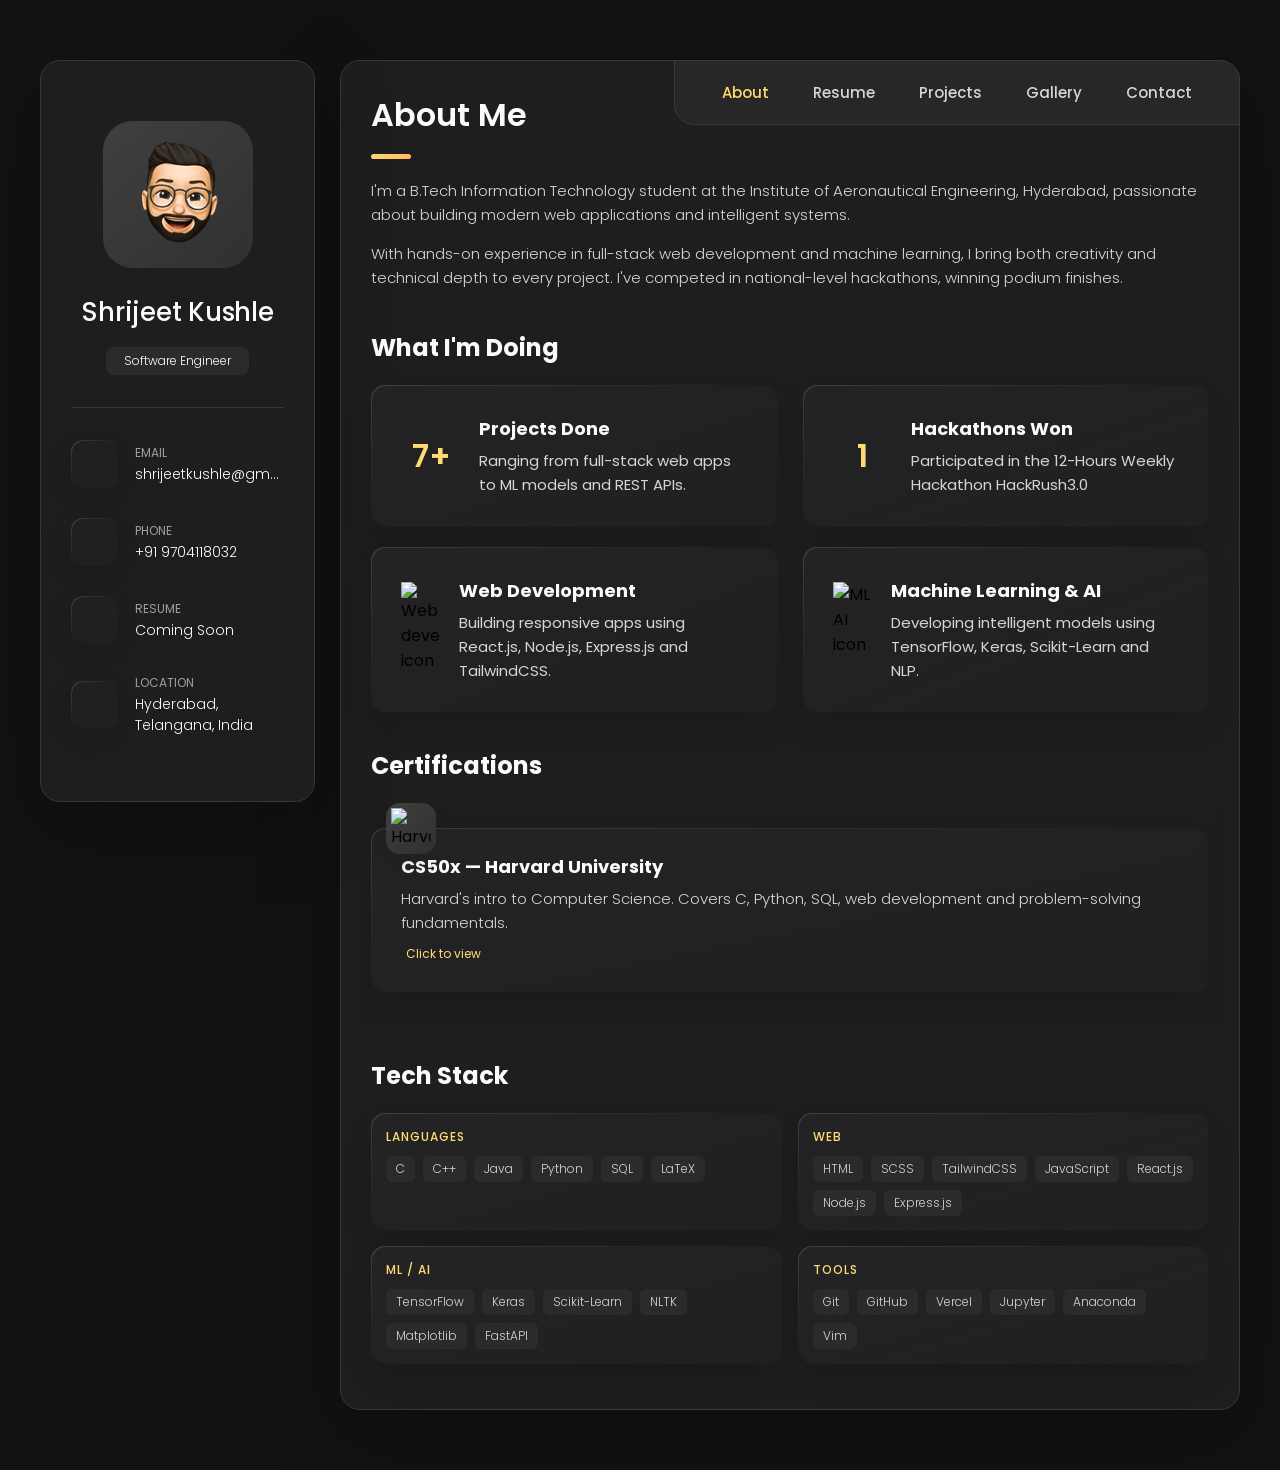
==== commit a6c62017: "Update index.html" ====
--- a/index.html
+++ b/index.html
@@ -48,7 +48,7 @@
         <div class="info-content">
           <h1 class="name" title="Shrijeet Kushle">Shrijeet Kushle</h1>
 
-          <p class="title">Web developer</p>
+          <p class="title">Software Engineer</p>
         </div>
 
         <button class="info_more-btn" data-sidebar-btn>
@@ -859,4 +859,4 @@
 
 </body>
 
-</html>+</html>
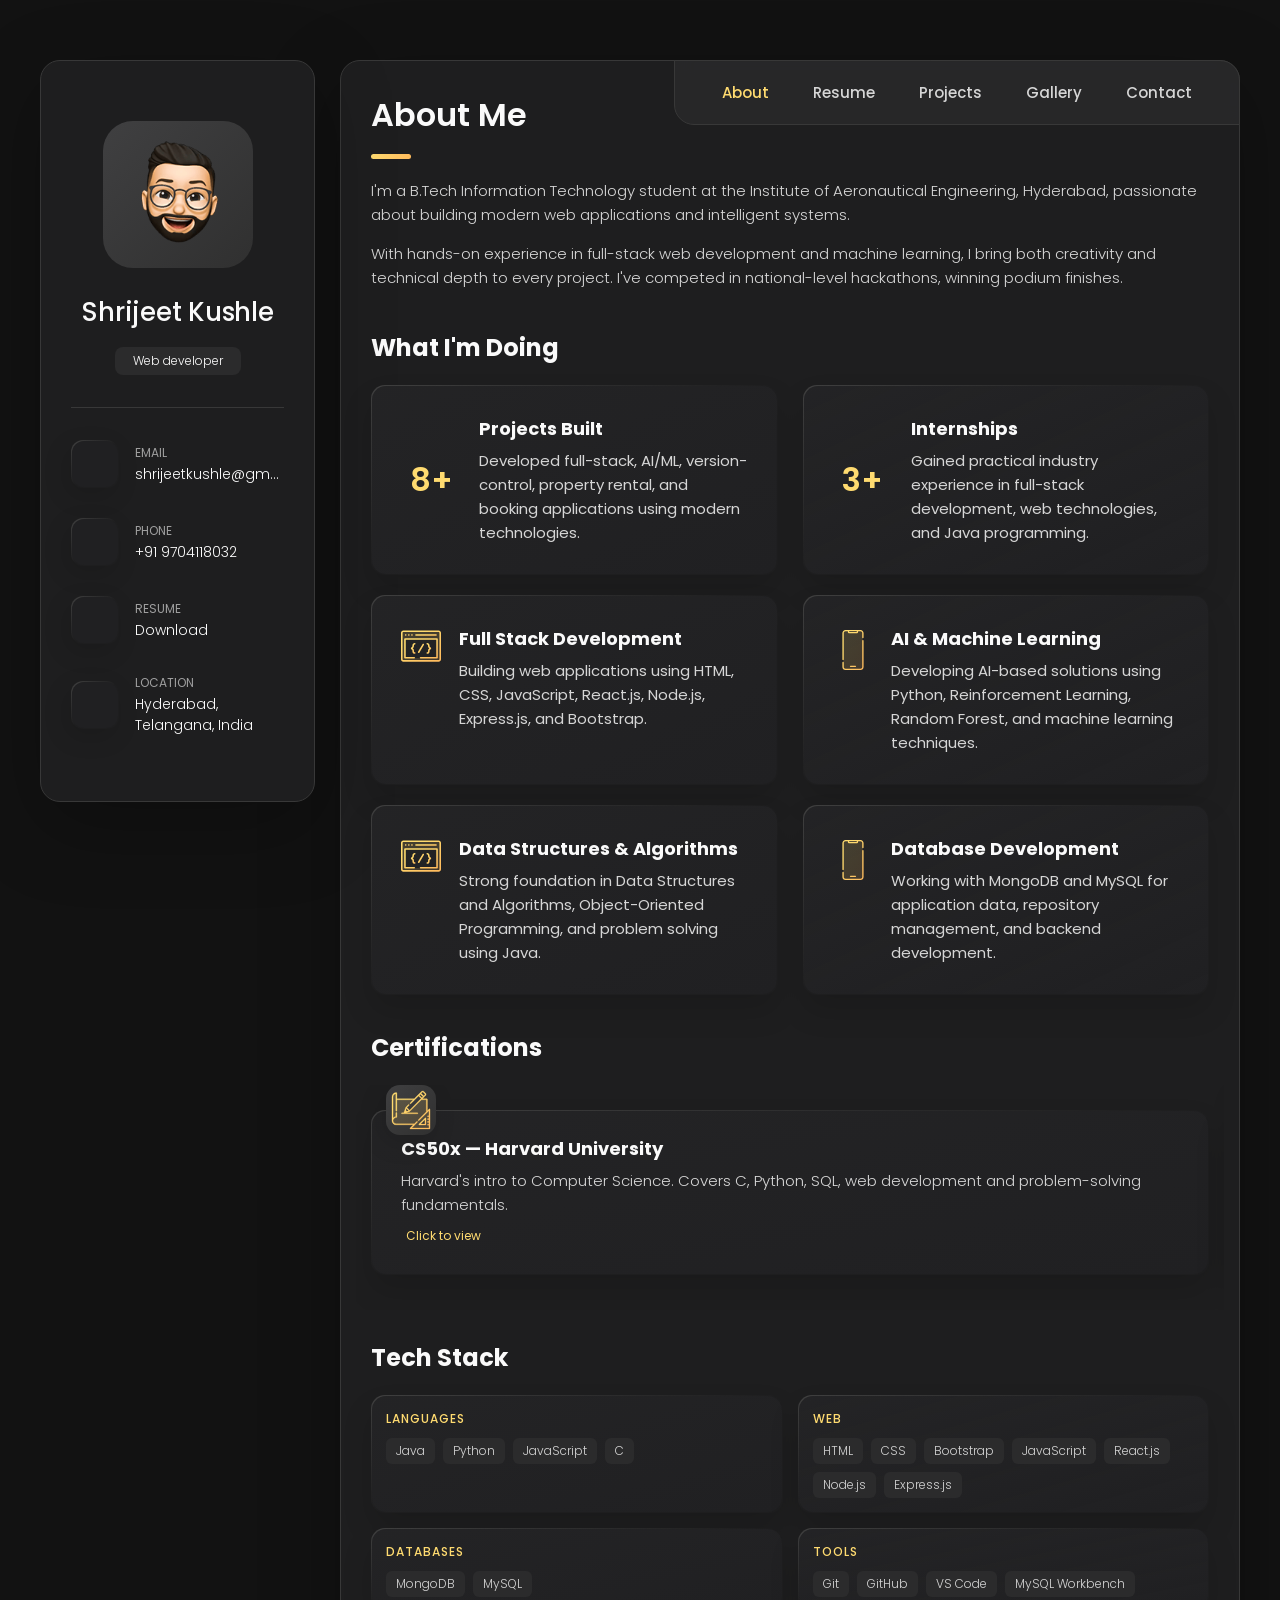
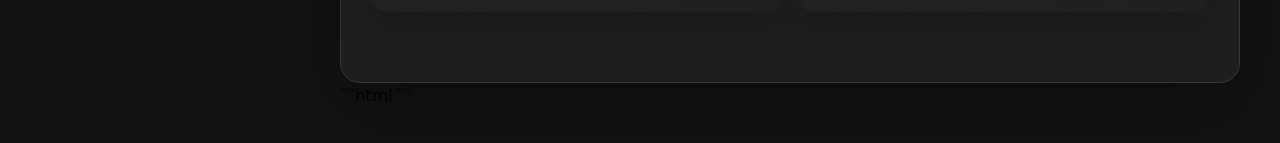
==== commit 92f98d91: "Updated portfolio" ====
--- a/index.html
+++ b/index.html
@@ -1,862 +1,1547 @@
-<!DOCTYPE html>
-<html lang="en">
-
-<head>
-  <meta charset="UTF-8">
-  <meta http-equiv="X-UA-Compatible" content="IE=edge">
-  <meta name="viewport" content="width=device-width, initial-scale=1.0">
-  <title>vCard - Personal Portfolio</title>
-
-  <!--
-    - favicon
-  -->
-  <link rel="shortcut icon" href="./assets/images/logo.ico" type="image/x-icon">
-
-  <!--
-    - custom css link
-  -->
-  <link rel="stylesheet" href="style.css">
-
-  <!--
-    - google font link
-  -->
-  <link rel="preconnect" href="https://fonts.googleapis.com">
-  <link rel="preconnect" href="https://fonts.gstatic.com" crossorigin>
-  <link href="https://fonts.googleapis.com/css2?family=Poppins:wght@300;400;500;600&display=swap" rel="stylesheet">
-</head>
-
-<body>
-
-  <!--
-    - #MAIN
-  -->
-
-  <main>
-
-    <!--
-      - #SIDEBAR
-    -->
-
-    <aside class="sidebar" data-sidebar>
-
-      <div class="sidebar-info">
-
-        <figure class="avatar-box">
-          <img src="./assets/images/my-avatar.png" alt="ShrijeetPhoto" width="80">
-        </figure>
-
-        <div class="info-content">
-          <h1 class="name" title="Shrijeet Kushle">Shrijeet Kushle</h1>
-
-          <p class="title">Software Engineer</p>
-        </div>
-
-        <button class="info_more-btn" data-sidebar-btn>
-          <span>Show Contacts</span>
-
-          <ion-icon name="chevron-down"></ion-icon>
-        </button>
-
-      </div>
-
-      <div class="sidebar-info_more">
-
-        <div class="separator"></div>
-
-        <ul class="contacts-list">
-
-          <li class="contact-item">
-
-            <div class="icon-box">
-              <ion-icon name="mail-outline"></ion-icon>
-            </div>
-
-            <div class="contact-info">
-              <p class="contact-title">Email</p>
-
-              <a href="mailto:shrijeetkushle@gmail.com" class="contact-link">shrijeetkushle@gmail.com</a>
-            </div>
-
-          </li>
-
-          <li class="contact-item">
-
-            <div class="icon-box">
-              <ion-icon name="phone-portrait-outline"></ion-icon>
-            </div>
-
-            <div class="contact-info">
-              <p class="contact-title">Phone</p>
-
-              <a href="tel:+9704118032" class="contact-link">+91 9704118032</a>
-            </div>
-
-          </li>
-
-          <li class="contact-item">
-
-            <div class="icon-box">
-              <ion-icon name="document-text-outline"></ion-icon>
-            </div>
-
-            <div class="contact-info">
-              <p class="contact-title">Resume</p>
-
-              <!-- <a href="./assets/files/Shrijeet Kushle.pdf"
-                download="Shrijeet_Kushle_Resume.pdf"
-                class="contact-link">Download</a> -->
-
-                <a href="#" class="contact-link" 
-                onclick="alert('🚧 Resume coming soon! Check back later.');
-                 return false;">Coming Soon</a>
-            </div>
-
-          </li>
-
-          <li class="contact-item">
-
-            <div class="icon-box">
-              <ion-icon name="location-outline"></ion-icon>
-            </div>
-
-            <div class="contact-info">
-              <p class="contact-title">Location</p>
-
-              <address>Hyderabad, Telangana, India</address>
-            </div>
-
-          </li>
-
-        </ul>
-
-        <div class="separator"></div>
-
-        <ul class="social-list">
-
-          <li class="social-item">
-            <a href="https://github.com/shrijeetkushle" target="_blank" class="social-link">
-              <ion-icon name="logo-github"></ion-icon>
-            </a>
-          </li>
-
-          <li class="social-item">
-            <a href="https://www.linkedin.com/in/shrijeet-kushle" target="_blank" class="social-link">
-              <ion-icon name="logo-linkedin"></ion-icon>
-            </a>
-          </li>
-
-          <li class="social-item">
-            <a href="https://t.me/shrijeetkushle" target="_blank" class="social-link">
-              <ion-icon name="paper-plane-outline"></ion-icon>
-            </a>
-          </li>
-
-        </ul>
-
-      </div>
-
-    </aside>
-
-
-
-
-
-    <!--
-      - #main-content
-    -->
-
-    <div class="main-content">
-
-      <!--
-        - #NAVBAR
-      -->
-
-      <nav class="navbar">
-
-        <ul class="navbar-list">
-
-          <li class="navbar-item">
-            <button class="navbar-link  active" data-nav-link>About</button>
-          </li>
-
-          <li class="navbar-item">
-            <button class="navbar-link" data-nav-link>Resume</button>
-          </li>
-
-          <li class="navbar-item">
-            <button class="navbar-link" data-nav-link>Projects</button>
-          </li>
-
-          <li class="navbar-item">
-            <button class="navbar-link" data-nav-link>Gallery</button>
-          </li>
-
-          <li class="navbar-item">
-            <button class="navbar-link" data-nav-link>Contact</button>
-          </li>
-
-        </ul>
-
-      </nav>
-
-
-
-
-
-      <!--
-        - #ABOUT
-      -->
-
-      <article class="about  active" data-page="about">
-
-  <header>
-    <h2 class="h2 article-title">About me</h2>
-  </header>
-
-  <section class="about-text">
-    <p>
-      I'm a B.Tech Information Technology student at the Institute of Aeronautical Engineering, Hyderabad,
-      passionate about building modern web applications and intelligent systems.
-    </p>
-    <p>
-      With hands-on experience in full-stack web development and machine learning, I bring both creativity
-      and technical depth to every project. I've competed in national-level hackathons, winning podium finishes.
-    </p>
-  </section>
-
-  <section class="service">
-    <h3 class="h3 service-title">What i'm doing</h3>
-    <ul class="service-list">
-
-      <li class="service-item stat-item">
-        <div class="stat-number">7+</div>
-        <div class="service-content-box">
-          <h4 class="h4 service-item-title">Projects done</h4>
-          <p class="service-item-text">Ranging from full-stack web apps to ML models and REST APIs.</p>
-        </div>
-      </li>
-
-      <li class="service-item stat-item">
-        <div class="stat-number">1</div>
-        <div class="service-content-box">
-          <h4 class="h4 service-item-title">Hackathons won</h4>
-          <p class="service-item-text">Participated in the 12-Hours Weekly Hackathon HackRush3.0</p>
-        </div>
-      </li>
-
-      <li class="service-item">
-        <div class="service-icon-box">
-          <img src="./assets/images/icon-dev.svg" alt="Web development icon" width="40">
-        </div>
-        <div class="service-content-box">
-          <h4 class="h4 service-item-title">Web Development</h4>
-          <p class="service-item-text">Building responsive apps using React.js, Node.js, Express.js and TailwindCSS.</p>
-        </div>
-      </li>
-
-      <li class="service-item">
-        <div class="service-icon-box">
-          <img src="./assets/images/icon-app.svg" alt="ML AI icon" width="40">
-        </div>
-        <div class="service-content-box">
-          <h4 class="h4 service-item-title">Machine Learning & AI</h4>
-          <p class="service-item-text">Developing intelligent models using TensorFlow, Keras, Scikit-Learn and NLP.</p>
-        </div>
-      </li>
-
-    </ul>
-  </section>
-
-  <section class="certifications">
-  <h3 class="h3 certifications-title">Certifications</h3>
-
-  <ul class="certifications-list has-scrollbar">
-
-
-    <!-- ✅ CERTIFICATE 3 — Image example -->
-    <li class="certifications-item">
-      <div class="content-card cert-card"
-           data-cert-type="pdf"
-           data-cert-src="./assets/certificates/cs50.pdf"
-           onclick="openCert(this)">
-        <figure class="certifications-avatar-box">
-          <img src="./assets/images/icon-design.svg" alt="Harvard" width="40">
-        </figure>
-        <h4 class="h4 certifications-item-title">CS50x — Harvard University</h4>
-        <p class="certifications-text">Harvard's intro to Computer Science. Covers C, Python, SQL, web development and problem-solving fundamentals.</p>
-        <p class="cert-click-hint">
-          <ion-icon name="open-outline"></ion-icon> Click to view
-        </p>
-      </div>
-    </li>
-
-    <!-- ✅ CERTIFICATE 1 — PDF example -->
-    <li class="certifications-item">
-      <div class="content-card cert-card"
-           data-cert-type="pdf"
-           data-cert-src="./assets/certificates/deep-learning.pdf"
-           onclick="openCert(this)">
-        <figure class="certifications-avatar-box">
-          <img src="./assets/images/icon-dev.svg" alt="Coursera" width="40">
-        </figure>
-        <h4 class="h4 certifications-item-title">Deep Learning Specialization</h4>
-        <p class="certifications-text">Coursera — Andrew Ng. Covers CNNs, RNNs, optimization algorithms and deep learning best practices.</p>
-        <p class="cert-click-hint">
-          <ion-icon name="open-outline"></ion-icon> Click to view
-        </p>
-      </div>
-    </li>
-
-    <!-- ✅ CERTIFICATE 2 — Online link example -->
-    <li class="certifications-item">
-      <div class="content-card cert-card"
-           data-cert-type="pdf"
-           data-cert-src="https://coursera.org/verify/YOUR-CERTIFICATE-ID"
-           onclick="openCert(this)">
-        <figure class="certifications-avatar-box">
-          <img src="./assets/images/icon-app.svg" alt="Stanford" width="40">
-        </figure>
-        <h4 class="h4 certifications-item-title">Machine Learning Specialization</h4>
-        <p class="certifications-text">Stanford Online — Andrew Ng. Supervised & unsupervised learning, ML best practices and real-world applications.</p>
-        <p class="cert-click-hint">
-          <ion-icon name="open-outline"></ion-icon> Click to view
-        </p>
-      </div>
-    </li>
-
-    
-
-  </ul>
-</section>
-
-<!-- ====== CERTIFICATE POPUP MODAL ====== -->
-<div class="cert-modal" id="certModal" onclick="closeCertModal(event)">
-  <div class="cert-modal-box">
-    <button class="cert-modal-close" onclick="closeCertModal()">&#10005;</button>
-
-    <!-- For IMAGE certificates -->
-    <img class="cert-modal-img" id="certModalImg" src="" alt="Certificate" style="display:none;">
-
-    <!-- For PDF certificates -->
-    <iframe class="cert-modal-iframe" id="certModalIframe" src="" style="display:none;"></iframe>
-  </div>
-</div>
-
-  <div class="cert-modal-container" data-cert-modal-container>
-    <div class="cert-overlay" data-cert-overlay></div>
-    <section class="certifications-modal">
-      <button class="modal-close-btn" data-cert-modal-close>
-        <ion-icon name="close-outline"></ion-icon>
-      </button>
-      <div class="cert-modal-header">
-        <div class="cert-modal-icon">
-          <img id="certModalImg" src="./assets/images/icon-dev.svg" alt="cert" width="40">
-        </div>
-        <div>
-          <h4 class="h4" id="certModalTitle">Certificate Title</h4>
-          <p class="cert-modal-issuer" id="certModalIssuer">Issuer</p>
-        </div>
-      </div>
-      <div class="separator"></div>
-      <p class="cert-modal-desc" id="certModalDesc"></p>
-      <div class="cert-modal-tags" id="certModalTags"></div>
-      <a href="#" target="_blank" id="certModalLink" class="cert-view-btn">
-        <ion-icon name="open-outline"></ion-icon>
-        View Certificate
-      </a>
-    </section>
-  </div>
-
-  <section class="techstack">
-    <h3 class="h3 techstack-title">Tech Stack</h3>
-    <div class="techstack-grid">
-
-      <div class="techstack-group">
-        <p class="techstack-label">Languages</p>
-        <ul class="techstack-list">
-          <li>C</li><li>C++</li><li>Java</li><li>Python</li><li>SQL</li><li>LaTeX</li>
-        </ul>
-      </div>
-
-      <div class="techstack-group">
-        <p class="techstack-label">Web</p>
-        <ul class="techstack-list">
-          <li>HTML</li><li>SCSS</li><li>TailwindCSS</li><li>JavaScript</li><li>React.js</li><li>Node.js</li><li>Express.js</li>
-        </ul>
-      </div>
-
-      <div class="techstack-group">
-        <p class="techstack-label">ML / AI</p>
-        <ul class="techstack-list">
-          <li>TensorFlow</li><li>Keras</li><li>Scikit-Learn</li><li>NLTK</li><li>Matplotlib</li><li>FastAPI</li>
-        </ul>
-      </div>
-
-      <div class="techstack-group">
-        <p class="techstack-label">Tools</p>
-        <ul class="techstack-list">
-          <li>Git</li><li>GitHub</li><li>Vercel</li><li>Jupyter</li><li>Anaconda</li><li>Vim</li>
-        </ul>
-      </div>
-
-    </div>
-  </section>
-
-</article>
-
-
-
-
-      <!--
-        - #RESUME
-      -->
-
-      <article class="resume" data-page="resume">
-
-        <header>
-          <h2 class="h2 article-title">Resume</h2>
-        </header>
-
-        <section class="timeline">
-
-          <div class="title-wrapper">
-            <div class="icon-box">
-              <ion-icon name="book-outline"></ion-icon>
-            </div>
-
-            <h3 class="h3">Education</h3>
-          </div>
-
-          <ol class="timeline-list">
-
-  <li class="timeline-item">
-    <h4 class="h4 timeline-item-title">Institute of Aeronautical Engineering</h4>
-    <span>2023 — 2027</span>
-    <p class="timeline-text">
-      Pursuing B.Tech in Information Technology. Currently in 3rd year.
-      Gaining hands-on experience in web development, machine learning, and software engineering.
-    </p>
-  </li>
-
-  <li class="timeline-item">
-    <h4 class="h4 timeline-item-title">Bhavans Aurobindo Junior College</h4>
-    <span>2021 — 2023</span>
-    <p class="timeline-text">
-      Completed Intermediate (MPC — Mathematics, Physics, Chemistry).
-      Built a strong foundation in analytical thinking and problem solving.
-    </p>
-  </li>
-
-  <li class="timeline-item">
-    <h4 class="h4 timeline-item-title">Vijaya High School</h4>
-    <span>2016 — 2021</span>
-    <p class="timeline-text">
-      Completed schooling from Class 6 to Class 10.
-      Developed core academic skills and an early interest in computers and technology.
-    </p>
-  </li>
-
-</ol>
-
-       <section class="timeline">
-
-  <div class="title-wrapper">
-    <div class="icon-box">
-      <ion-icon name="trophy-outline"></ion-icon>
-    </div>
-
-    <h3 class="h3">Achievements</h3>
-  </div>
-
-  <ol class="timeline-list">
-
-    <li class="timeline-item">
-      <h4 class="h4 timeline-item-title">Participated in the 12-Hours Weekly Hackathon HackRush3.0</h4>
-      <span>2023</span>
-      <p class="timeline-text">
-       Participated in the 12-Hours Weekly Hackathon HackRush3.0 - hackathon focused on
-        building real-world applications using modern technologies.
-      </p>
-    </li>
-
-    <!-- <li class="timeline-item">
-      <h4 class="h4 timeline-item-title">3rd Place — Hack The Verse'23</h4>
-      <span>2023</span>
-      <p class="timeline-text">
-        Secured 3rd place at Hack The Verse'23 — a national level hackathon focused on
-        building real-world applications using modern technologies.
-      </p>
-    </li> -->
-
-    <li class="timeline-item">
-      <h4 class="h4 timeline-item-title">5 Star Java — HackerRank</h4>
-      <span>2023</span>
-      <p class="timeline-text">
-        Achieved 5-star rating in Java on HackerRank by consistently solving
-        challenging problems in data structures and algorithms.
-      </p>
-    </li>
-
-  </ol>
-
-</section>
-
-        <section class="skill">
-
-  <h3 class="h3 skills-title">My skills</h3>
-
-  <ul class="skills-list content-card">
-
-    <li class="skills-item">
-      <div class="title-wrapper">
-        <h5 class="h5">Web Development</h5>
-        <data value="90">90%</data>
-      </div>
-      <div class="skill-progress-bg">
-        <div class="skill-progress-fill" style="width: 90%;"></div>
-      </div>
-    </li>
-
-    <li class="skills-item">
-      <div class="title-wrapper">
-        <h5 class="h5">Machine Learning & AI</h5>
-        <data value="80">80%</data>
-      </div>
-      <div class="skill-progress-bg">
-        <div class="skill-progress-fill" style="width: 80%;"></div>
-      </div>
-    </li>
-
-    <li class="skills-item">
-      <div class="title-wrapper">
-        <h5 class="h5">Java</h5>
-        <data value="85">85%</data>
-      </div>
-      <div class="skill-progress-bg">
-        <div class="skill-progress-fill" style="width: 85%;"></div>
-      </div>
-    </li>
-
-    <li class="skills-item">
-      <div class="title-wrapper">
-        <h5 class="h5">Python</h5>
-        <data value="85">85%</data>
-      </div>
-      <div class="skill-progress-bg">
-        <div class="skill-progress-fill" style="width: 85%;"></div>
-      </div>
-    </li>
-
-    <li class="skills-item">
-      <div class="title-wrapper">
-        <h5 class="h5">React.js</h5>
-        <data value="80">80%</data>
-      </div>
-      <div class="skill-progress-bg">
-        <div class="skill-progress-fill" style="width: 80%;"></div>
-      </div>
-    </li>
-
-    <li class="skills-item">
-      <div class="title-wrapper">
-        <h5 class="h5">Node.js & Express.js</h5>
-        <data value="75">75%</data>
-      </div>
-      <div class="skill-progress-bg">
-        <div class="skill-progress-fill" style="width: 75%;"></div>
-      </div>
-    </li>
-
-    <li class="skills-item">
-      <div class="title-wrapper">
-        <h5 class="h5">TensorFlow & Keras</h5>
-        <data value="75">75%</data>
-      </div>
-      <div class="skill-progress-bg">
-        <div class="skill-progress-fill" style="width: 75%;"></div>
-      </div>
-    </li>
-
-    <li class="skills-item">
-      <div class="title-wrapper">
-        <h5 class="h5">SQL & Databases</h5>
-        <data value="70">70%</data>
-      </div>
-      <div class="skill-progress-bg">
-        <div class="skill-progress-fill" style="width: 70%;"></div>
-      </div>
-    </li>
-
-  </ul>
-
-</section>
-
-      </article>
-
-
-
-
-
-      <!--
-        - #PORTFOLIO
-      -->
-
-      <article class="portfolio" data-page="projects">
-
-        <header>
-          <h2 class="h2 article-title">Projects</h2>
-        </header>
-
-        <section class="projects">
-
-          <ul class="filter-list">
-
-            <li class="filter-item">
-              <button class="active" data-filter-btn>All</button>
-            </li>
-
-            <li class="filter-item">
-              <button data-filter-btn>Web design</button>
-            </li>
-
-            <li class="filter-item">
-              <button data-filter-btn>Applications</button>
-            </li>
-
-            <li class="filter-item">
-              <button data-filter-btn>Web development</button>
-            </li>
-
-          </ul>
-
-          <div class="filter-select-box">
-
-            <button class="filter-select" data-select>
-
-              <div class="select-value" data-selecct-value>Select category</div>
-
-              <div class="select-icon">
-                <ion-icon name="chevron-down"></ion-icon>
-              </div>
-
-            </button>
-
-            <ul class="select-list">
-
-              <li class="select-item">
-                <button data-select-item>All</button>
-              </li>
-
-              <li class="select-item">
-                <button data-select-item>Web design</button>
-              </li>
-
-              <li class="select-item">
-                <button data-select-item>Applications</button>
-              </li>
-
-              <li class="select-item">
-                <button data-select-item>Web development</button>
-              </li>
-
-            </ul>
-
-          </div>
-
-         <ul class="project-list">
-
-  <li class="project-item active" data-filter-item data-category="web development">
-    <a href="https://shrijeetkushle.github.io/photography/" target="_blank">
-      <figure class="project-img">
-        <div class="project-item-icon-box">
-          <ion-icon name="eye-outline"></ion-icon>
-        </div>
-        <img src="./assets/images/project-photography.png" alt="Photography" loading="lazy">
-      </figure>
-      <h3 class="project-title">Photography</h3>
-      <p class="project-category">Web development</p>
-    </a>
-  </li>
-
-  <li class="project-item active" data-filter-item data-category="web development">
-    <a href="https://shrijeetkushle.github.io/SpotifyClone/" target="_blank">
-      <figure class="project-img">
-        <div class="project-item-icon-box">
-          <ion-icon name="eye-outline"></ion-icon>
-        </div>
-        <img src="./assets/images/project-spotify.png" alt="Spotify Clone" loading="lazy">
-      </figure>
-      <h3 class="project-title">Spotify Clone</h3>
-      <p class="project-category">Web development</p>
-    </a>
-  </li>
-
-  <li class="project-item active" data-filter-item data-category="applications">
-    <a href="https://github.com/shrijeetkushle/Guessing-Game" target="_blank">
-      <figure class="project-img">
-        <div class="project-item-icon-box">
-          <ion-icon name="eye-outline"></ion-icon>
-        </div>
-        <img src="./assets/images/project-2.png" alt="Guessing Game" loading="lazy">
-      </figure>
-      <h3 class="project-title">Guessing Game</h3>
-      <p class="project-category">Applications</p>
-    </a>
-  </li>
-
-  <li class="project-item active" data-filter-item data-category="applications">
-    <a href="https://github.com/shrijeetkushle/RandomColor" target="_blank">
-      <figure class="project-img">
-        <div class="project-item-icon-box">
-          <ion-icon name="eye-outline"></ion-icon>
-        </div>
-        <img src="./assets/images/project-3.jpg" alt="Random Color" loading="lazy">
-      </figure>
-      <h3 class="project-title">Random Color</h3>
-      <p class="project-category">Applications</p>
-    </a>
-  </li>
-
-</ul>
-
-        </section>
-
-      </article>
-
-
-
-
-
-      <!--
-        - #BLOG
-      -->
-<!-- #GALLERY -->
-
-<article class="blog" data-page="gallery">
-
-  <header>
-    <h2 class="h2 article-title">Gallery</h2>
-  </header>
-
-  <section class="blog-posts">
-
-    <!-- GALLERY GRID -->
-    <ul class="gallery-grid">
-
-
-      <li class="gallery-item">
-        <figure class="gallery-img-box" onclick="openLightbox(this)">
-          <img src="assets/images/gallery/event-1.jpg" alt="Event 1" loading="lazy">
-        </figure>
-      </li>
-
-      <li class="gallery-item">
-        <figure class="gallery-img-box" onclick="openLightbox(this)">
-          <img src="./assets/images/gallery/event-2.jpg" alt="Event 2" loading="lazy">
-        </figure>
-      </li>
-
-      <!-- <li class="gallery-item">
-        <figure class="gallery-img-box" onclick="openLightbox(this)">
-          <img src="./assets/images/gallery/event-3.jpg" alt="Event 3" loading="lazy">
-        </figure>
-      </li>
-
-      <li class="gallery-item">
-        <figure class="gallery-img-box" onclick="openLightbox(this)">
-          <img src="./assets/images/gallery/event-4.jpg" alt="Event 4" loading="lazy">
-        </figure>
-      </li>
-
-      <li class="gallery-item">
-        <figure class="gallery-img-box" onclick="openLightbox(this)">
-          <img src="./assets/images/gallery/event-5.jpg" alt="Event 5" loading="lazy">
-        </figure>
-      </li>
-
-      <li class="gallery-item">
-        <figure class="gallery-img-box" onclick="openLightbox(this)">
-          <img src="./assets/images/gallery/event-6.jpg" alt="Event 6" loading="lazy">
-        </figure>
-      </li> -->
-
-    </ul>
-
-  </section>
-
-  <!-- LIGHTBOX POPUP -->
-  <div class="lightbox" id="lightbox" onclick="closeLightbox()">
-    <span class="lightbox-close" onclick="closeLightbox()">&times;</span>
-    <img class="lightbox-img" id="lightbox-img" src="" alt="Full view">
-  </div>
-
-</article>
-
-
-      <!--
-        - #CONTACT
-      -->
-
-     <!-- #CONTACT -->
-
-<article class="contact" data-page="contact">
-
-  <header>
-    <h2 class="h2 article-title">Contact</h2>
-  </header>
-
-  <section class="mapbox" data-mapbox>
-    <figure>
-      <iframe
-        src="https://www.google.com/maps/embed?pb=!1m18!1m12!1m3!1d243647.27591180532!2d78.24323045!3d17.41260155!2m3!1f0!2f0!3f0!3m2!1i1024!2i768!4f13.1!3m3!1m2!1s0x3bcb99daeaebd2c7%3A0xae93b78392bafbc2!2sHyderabad%2C%20Telangana%2C%20India!5e0!3m2!1sen!2sin!4v1710000000000!5m2!1sen!2sin"
-        width="400" height="300" loading="lazy"></iframe>
-    </figure>
-  </section>
-
-  <section class="contact-form">
-
-    <h3 class="h3 form-title">Contact Form</h3>
-
-    <form action="https://formspree.io/f/xeepdzpe" method="POST" class="form" data-form>
-
-      <div class="input-wrapper">
-        <input type="text" name="fullname" class="form-input" placeholder="Full name" required data-form-input>
-        <input type="email" name="email" class="form-input" placeholder="Email address" required data-form-input>
-      </div>
-
-      <textarea name="message" class="form-input" placeholder="Your Message" required data-form-input></textarea>
-
-      <button class="form-btn" type="submit" disabled data-form-btn>
-        <ion-icon name="paper-plane"></ion-icon>
-        <span>Send Message</span>
-      </button>
-
-    </form>
-
-  </section>
-
-</article>
-
-    </div>
-
-  </main>
-
-
-
-
-
-
-  <!--
-    - custom js link
-  -->
-  <script src="app.js"></script>
-
-  <!--
-    - ionicon link
-  -->
-  <script type="module" src="https://unpkg.com/ionicons@5.5.2/dist/ionicons/ionicons.esm.js"></script>
-  <script nomodule src="https://unpkg.com/ionicons@5.5.2/dist/ionicons/ionicons.js"></script>
-
-</body>
-
-</html>
+<!DOCTYPE html>
+<html lang="en">
+
+<head>
+  <meta charset="UTF-8">
+  <meta http-equiv="X-UA-Compatible" content="IE=edge">
+  <meta name="viewport" content="width=device-width, initial-scale=1.0">
+  <title>vCard - Personal Portfolio</title>
+
+  <!--
+    - favicon
+  -->
+  <link rel="shortcut icon" href="./assets/images/logo.ico" type="image/x-icon">
+
+  <!--
+    - custom css link
+  -->
+  <link rel="stylesheet" href="style.css">
+
+  <!--
+    - google font link
+  -->
+  <link rel="preconnect" href="https://fonts.googleapis.com">
+  <link rel="preconnect" href="https://fonts.gstatic.com" crossorigin>
+  <link href="https://fonts.googleapis.com/css2?family=Poppins:wght@300;400;500;600&display=swap" rel="stylesheet">
+</head>
+
+<body>
+
+  <!--
+    - #MAIN
+  -->
+
+  <main>
+
+    <!--
+      - #SIDEBAR
+    -->
+
+    <aside class="sidebar" data-sidebar>
+
+      <div class="sidebar-info">
+
+        <figure class="avatar-box">
+          <img src="assets/images/my-avatar.png" alt="ShrijeetPhoto" width="80">
+        </figure>
+
+        <div class="info-content">
+          <h1 class="name" title="Shrijeet Kushle">Shrijeet Kushle</h1>
+
+          <p class="title">Web developer</p>
+        </div>
+
+        <button class="info_more-btn" data-sidebar-btn>
+          <span>Show Contacts</span>
+
+          <ion-icon name="chevron-down"></ion-icon>
+        </button>
+
+      </div>
+
+      <div class="sidebar-info_more">
+
+        <div class="separator"></div>
+
+        <ul class="contacts-list">
+
+          <li class="contact-item">
+
+            <div class="icon-box">
+              <ion-icon name="mail-outline"></ion-icon>
+            </div>
+
+            <div class="contact-info">
+              <p class="contact-title">Email</p>
+
+              <a href="mailto:shrijeetkushle@gmail.com" class="contact-link">shrijeetkushle@gmail.com</a>
+            </div>
+
+          </li>
+
+          <li class="contact-item">
+
+            <div class="icon-box">
+              <ion-icon name="phone-portrait-outline"></ion-icon>
+            </div>
+
+            <div class="contact-info">
+              <p class="contact-title">Phone</p>
+
+              <a href="tel:+9704118032" class="contact-link">+91 9704118032</a>
+            </div>
+
+          </li>
+
+          <li class="contact-item">
+
+            <div class="icon-box">
+              <ion-icon name="document-text-outline"></ion-icon>
+            </div>
+
+            <div class="contact-info">
+              <p class="contact-title">Resume</p>
+
+              <a href="./assets/files/Shrijeet Kushle_Resume.pdf"
+                download="Shrijeet_Kushle_Resume.pdf"
+                class="contact-link">Download</a>
+
+                <!-- <a href="#" class="contact-link" 
+                onclick="alert('🚧 Resume coming soon! Check back later.');
+                 return false;">Coming Soon</a> -->
+            </div>
+
+          </li>
+
+          <li class="contact-item">
+
+            <div class="icon-box">
+              <ion-icon name="location-outline"></ion-icon>
+            </div>
+
+            <div class="contact-info">
+              <p class="contact-title">Location</p>
+
+              <address>Hyderabad, Telangana, India</address>
+            </div>
+
+          </li>
+
+        </ul>
+
+        <div class="separator"></div>
+
+        <ul class="social-list">
+
+          <li class="social-item">
+            <a href="https://github.com/shrijeetkushle" target="_blank" class="social-link">
+              <ion-icon name="logo-github"></ion-icon>
+            </a>
+          </li>
+
+          <li class="social-item">
+            <a href="https://www.linkedin.com/in/shrijeet-kushle" target="_blank" class="social-link">
+              <ion-icon name="logo-linkedin"></ion-icon>
+            </a>
+          </li>
+
+          <li class="social-item">
+            <a href="https://t.me/shrijeetkushle" target="_blank" class="social-link">
+              <ion-icon name="paper-plane-outline"></ion-icon>
+            </a>
+          </li>
+
+        </ul>
+
+      </div>
+
+    </aside>
+
+
+
+
+
+    <!--
+      - #main-content
+    -->
+
+    <div class="main-content">
+
+      <!--
+        - #NAVBAR
+      -->
+
+      <nav class="navbar">
+
+        <ul class="navbar-list">
+
+          <li class="navbar-item">
+            <button class="navbar-link  active" data-nav-link>About</button>
+          </li>
+
+          <li class="navbar-item">
+            <button class="navbar-link" data-nav-link>Resume</button>
+          </li>
+
+          <li class="navbar-item">
+            <button class="navbar-link" data-nav-link>Projects</button>
+          </li>
+
+          <li class="navbar-item">
+            <button class="navbar-link" data-nav-link>Gallery</button>
+          </li>
+
+          <li class="navbar-item">
+            <button class="navbar-link" data-nav-link>Contact</button>
+          </li>
+
+        </ul>
+
+      </nav>
+
+
+
+
+
+      <!--
+        - #ABOUT
+      -->
+
+      <article class="about  active" data-page="about">
+
+  <header>
+    <h2 class="h2 article-title">About me</h2>
+  </header>
+
+  <section class="about-text">
+    <p>
+      I'm a B.Tech Information Technology student at the Institute of Aeronautical Engineering, Hyderabad,
+      passionate about building modern web applications and intelligent systems.
+    </p>
+    <p>
+      With hands-on experience in full-stack web development and machine learning, I bring both creativity
+      and technical depth to every project. I've competed in national-level hackathons, winning podium finishes.
+    </p>
+  </section>
+
+  <!-- what I'm Doing section start  -->
+<section class="service">
+
+  <h3 class="h3 service-title">What I'm Doing</h3>
+
+  <ul class="service-list">
+
+
+    <!-- PROJECTS -->
+
+    <li class="service-item stat-item">
+
+      <div class="stat-number">8+</div>
+
+      <div class="service-content-box">
+
+        <h4 class="h4 service-item-title">
+          Projects Built
+        </h4>
+
+        <p class="service-item-text">
+          Developed full-stack, AI/ML, version-control, property rental,
+          and booking applications using modern technologies.
+        </p>
+
+      </div>
+
+    </li>
+
+
+    <!-- INTERNSHIPS -->
+
+    <li class="service-item stat-item">
+
+      <div class="stat-number">3+</div>
+
+      <div class="service-content-box">
+
+        <h4 class="h4 service-item-title">
+          Internships
+        </h4>
+
+        <p class="service-item-text">
+          Gained practical industry experience in full-stack development,
+          web technologies, and Java programming.
+        </p>
+
+      </div>
+
+    </li>
+
+
+    <!-- WEB DEVELOPMENT -->
+
+    <li class="service-item">
+
+      <div class="service-icon-box">
+
+        <img
+          src="./assets/images/icon-dev.svg"
+          alt="Web development icon"
+          width="40"
+        >
+
+      </div>
+
+      <div class="service-content-box">
+
+        <h4 class="h4 service-item-title">
+          Full Stack Development
+        </h4>
+
+        <p class="service-item-text">
+          Building web applications using HTML, CSS, JavaScript,
+          React.js, Node.js, Express.js, and Bootstrap.
+        </p>
+
+      </div>
+
+    </li>
+
+
+    <!-- AI / ML -->
+
+    <li class="service-item">
+
+      <div class="service-icon-box">
+
+        <img
+          src="./assets/images/icon-app.svg"
+          alt="AI and Machine Learning icon"
+          width="40"
+        >
+
+      </div>
+
+      <div class="service-content-box">
+
+        <h4 class="h4 service-item-title">
+          AI & Machine Learning
+        </h4>
+
+        <p class="service-item-text">
+          Developing AI-based solutions using Python, Reinforcement Learning,
+          Random Forest, and machine learning techniques.
+        </p>
+
+      </div>
+
+    </li>
+
+
+    <!-- DSA -->
+
+    <li class="service-item">
+
+      <div class="service-icon-box">
+
+        <img
+          src="./assets/images/icon-dev.svg"
+          alt="Data Structures and Algorithms icon"
+          width="40"
+        >
+
+      </div>
+
+      <div class="service-content-box">
+
+        <h4 class="h4 service-item-title">
+          Data Structures & Algorithms
+        </h4>
+
+        <p class="service-item-text">
+          Strong foundation in Data Structures and Algorithms,
+          Object-Oriented Programming, and problem solving using Java.
+        </p>
+
+      </div>
+
+    </li>
+
+
+    <!-- DATABASES -->
+
+    <li class="service-item">
+
+      <div class="service-icon-box">
+
+        <img
+          src="./assets/images/icon-app.svg"
+          alt="Database icon"
+          width="40"
+        >
+
+      </div>
+
+      <div class="service-content-box">
+
+        <h4 class="h4 service-item-title">
+          Database Development
+        </h4>
+
+        <p class="service-item-text">
+          Working with MongoDB and MySQL for application data,
+          repository management, and backend development.
+        </p>
+
+      </div>
+
+    </li>
+
+
+  </ul>
+
+</section>
+
+  <!-- <section class="service">
+    <h3 class="h3 service-title">What i'm doing</h3>
+    <ul class="service-list">
+
+      <li class="service-item stat-item">
+        <div class="stat-number">7+</div>
+        <div class="service-content-box">
+          <h4 class="h4 service-item-title">Projects done</h4>
+          <p class="service-item-text">Ranging from full-stack web apps to ML models and REST APIs.</p>
+        </div>
+      </li>
+
+      <li class="service-item stat-item">
+        <div class="stat-number">1</div>
+        <div class="service-content-box">
+          <h4 class="h4 service-item-title">Hackathons won</h4>
+          <p class="service-item-text">Participated in the 12-Hours Weekly Hackathon HackRush3.0</p>
+        </div>
+      </li>
+
+      <li class="service-item">
+        <div class="service-icon-box">
+          <img src="./assets/images/icon-dev.svg" alt="Web development icon" width="40">
+        </div>
+        <div class="service-content-box">
+          <h4 class="h4 service-item-title">Web Development</h4>
+          <p class="service-item-text">Building responsive apps using React.js, Node.js, Express.js and TailwindCSS.</p>
+        </div>
+      </li>
+
+      <li class="service-item">
+        <div class="service-icon-box">
+          <img src="./assets/images/icon-app.svg" alt="ML AI icon" width="40">
+        </div>
+        <div class="service-content-box">
+          <h4 class="h4 service-item-title">Machine Learning & AI</h4>
+          <p class="service-item-text">Developing intelligent models using TensorFlow, Keras, Scikit-Learn and NLP.</p>
+        </div>
+      </li>
+
+    </ul>
+  </section> -->
+
+  <section class="certifications">
+  <h3 class="h3 certifications-title">Certifications</h3>
+
+  <ul class="certifications-list has-scrollbar">
+
+
+    <!-- ✅ CERTIFICATE 1 — Image example -->
+    <li class="certifications-item">
+      <div class="content-card cert-card"
+           data-cert-type="pdf"
+           data-cert-src="./assets/certificates/cs50.pdf"
+           onclick="openCert(this)">
+        <figure class="certifications-avatar-box">
+          <img src="./assets/images/icon-design.svg" alt="Harvard" width="40">
+        </figure>
+        <h4 class="h4 certifications-item-title">CS50x — Harvard University</h4>
+        <p class="certifications-text">Harvard's intro to Computer Science. Covers C, Python, SQL, web development and problem-solving fundamentals.</p>
+        <p class="cert-click-hint">
+          <ion-icon name="open-outline"></ion-icon> Click to view
+        </p>
+      </div>
+    </li>
+
+        <!-- ✅ CERTIFICATE 2 — Online link example -->
+    <li class="certifications-item">
+      <div class="content-card cert-card"
+           data-cert-type="pdf"
+           data-cert-src="./assets/certificates/ML.pdf"
+           onclick="openCert(this)">
+        <figure class="certifications-avatar-box">
+          <img src="./assets/images/icon-app.svg" alt="Stanford" width="40">
+        </figure>
+        <h4 class="h4 certifications-item-title">Machine Learning Specialization</h4>
+        <p class="certifications-text">Stanford Online — Andrew Ng. Supervised & unsupervised learning, ML best practices and real-world applications.</p>
+        <p class="cert-click-hint">
+          <ion-icon name="open-outline"></ion-icon> Click to view
+        </p>
+      </div>
+    </li>
+
+    <!-- ✅ CERTIFICATE 3 — PDF example -->
+    <li class="certifications-item">
+      <div class="content-card cert-card"
+           data-cert-type="pdf"
+           data-cert-src="./assets/certificates/DSA_java.pdf"
+           onclick="openCert(this)">
+        <figure class="certifications-avatar-box">
+          <img src="./assets/images/icon-dev.svg" alt="apna college" width="40">
+        </figure>
+        <h4 class="h4 certifications-item-title">Alpha (DSA with Java)</h4>
+        <p class="certifications-text">Apna College — Completed the Alpha (DSA with Java) course.</p>
+        <p class="cert-click-hint">
+          <ion-icon name="open-outline"></ion-icon> Click to view
+        </p>
+      </div>
+    </li>
+    
+  </ul>
+</section>
+
+<!-- ====== CERTIFICATE POPUP MODAL ====== -->
+<div class="cert-modal" id="certModal" onclick="closeCertModal(event)">
+  <div class="cert-modal-box">
+    <button class="cert-modal-close" onclick="closeCertModal()">&#10005;</button>
+
+    <!-- For IMAGE certificates -->
+    <img class="cert-modal-img" id="certModalImg" src="" alt="Certificate" style="display:none;">
+
+    <!-- For PDF certificates -->
+    <iframe class="cert-modal-iframe" id="certModalIframe" src="" style="display:none;"></iframe>
+  </div>
+</div>
+
+  <div class="cert-modal-container" data-cert-modal-container>
+    <div class="cert-overlay" data-cert-overlay></div>
+    <section class="certifications-modal">
+      <button class="modal-close-btn" data-cert-modal-close>
+        <ion-icon name="close-outline"></ion-icon>
+      </button>
+      <div class="cert-modal-header">
+        <div class="cert-modal-icon">
+          <img id="certModalImg" src="./assets/images/icon-dev.svg" alt="cert" width="40">
+        </div>
+        <div>
+          <h4 class="h4" id="certModalTitle">Certificate Title</h4>
+          <p class="cert-modal-issuer" id="certModalIssuer">Issuer</p>
+        </div>
+      </div>
+      <div class="separator"></div>
+      <p class="cert-modal-desc" id="certModalDesc"></p>
+      <div class="cert-modal-tags" id="certModalTags"></div>
+      <a href="#" target="_blank" id="certModalLink" class="cert-view-btn">
+        <ion-icon name="open-outline"></ion-icon>
+        View Certificate
+      </a>
+    </section>
+  </div>
+
+  <section class="techstack">
+    <h3 class="h3 techstack-title">Tech Stack</h3>
+    <div class="techstack-grid">
+
+      <div class="techstack-group">
+        <p class="techstack-label">Languages</p>
+        <ul class="techstack-list">
+          <li>Java</li><li>Python</li><li>JavaScript</li><li>C</li>
+        </ul>
+      </div>
+
+      <div class="techstack-group">
+        <p class="techstack-label">Web</p>
+        <ul class="techstack-list">
+          <li>HTML</li><li>CSS</li><li>Bootstrap</li><li>JavaScript</li><li>React.js</li><li>Node.js</li><li>Express.js</li>
+        </ul>
+      </div>
+
+      <div class="techstack-group">
+        <p class="techstack-label">Databases</p>
+        <ul class="techstack-list">
+          <li>MongoDB</li><li>MySQL</li>
+        </ul>
+      </div>
+
+      <div class="techstack-group">
+        <p class="techstack-label">Tools</p>
+        <ul class="techstack-list">
+          <li>Git</li><li>GitHub</li><li>VS Code</li><li>MySQL Workbench</li>
+        </ul>
+      </div>
+
+    </div>
+  </section>
+
+</article>
+
+
+
+
+      <!--
+        - #RESUME
+      -->
+
+      <!-- <article class="resume" data-page="resume">
+
+        <header>
+          <h2 class="h2 article-title">Resume</h2>
+        </header>
+
+        <section class="timeline">
+
+          <div class="title-wrapper">
+            <div class="icon-box">
+              <ion-icon name="book-outline"></ion-icon>
+            </div>
+
+            <h3 class="h3">Education</h3>
+          </div>
+
+          <ol class="timeline-list">
+
+  <li class="timeline-item">
+    <h4 class="h4 timeline-item-title">Institute of Aeronautical Engineering</h4>
+    <span>2023 — 2027</span>
+    <p class="timeline-text">
+      Pursuing B.Tech in Information Technology. Currently in 3rd year.
+      Gaining hands-on experience in web development, machine learning, and software engineering.
+    </p>
+  </li>
+
+  <li class="timeline-item">
+    <h4 class="h4 timeline-item-title">Bhavans Aurobindo Junior College</h4>
+    <span>2021 — 2023</span>
+    <p class="timeline-text">
+      Completed Intermediate (MPC — Mathematics, Physics, Chemistry).
+      Built a strong foundation in analytical thinking and problem solving.
+    </p>
+  </li>
+
+  <li class="timeline-item">
+    <h4 class="h4 timeline-item-title">Vijaya High School</h4>
+    <span>2016 — 2021</span>
+    <p class="timeline-text">
+      Completed schooling from Class 6 to Class 10.
+      Developed core academic skills and an early interest in computers and technology.
+    </p>
+  </li>
+
+</ol>
+
+       <section class="timeline">
+
+  <div class="title-wrapper">
+    <div class="icon-box">
+      <ion-icon name="trophy-outline"></ion-icon>
+    </div>
+
+    <h3 class="h3">Achievements</h3>
+  </div>
+
+  <ol class="timeline-list">
+
+    <li class="timeline-item">
+      <h4 class="h4 timeline-item-title">Participated in the 12-Hours Weekly Hackathon HackRush3.0</h4>
+      <span>2023</span>
+      <p class="timeline-text">
+       Participated in the 12-Hours Weekly Hackathon HackRush3.0 - hackathon focused on
+        building real-world applications using modern technologies.
+      </p>
+    </li>
+
+     <li class="timeline-item">
+      <h4 class="h4 timeline-item-title">3rd Place — Hack The Verse'23</h4>
+      <span>2023</span>
+      <p class="timeline-text">
+        Secured 3rd place at Hack The Verse'23 — a national level hackathon focused on
+        building real-world applications using modern technologies.
+      </p>
+    </li> -->
+
+    <!-- <li class="timeline-item">
+      <h4 class="h4 timeline-item-title">5 Star Java — HackerRank</h4>
+      <span>2023</span>
+      <p class="timeline-text">
+        Achieved 5-star rating in Java on HackerRank by consistently solving
+        challenging problems in data structures and algorithms.
+      </p>
+    </li>
+
+  </ol>
+
+</section>
+
+        <section class="skill">
+
+  <h3 class="h3 skills-title">My skills</h3>
+
+  <ul class="skills-list content-card">
+
+    <li class="skills-item">
+      <div class="title-wrapper">
+        <h5 class="h5">Web Development</h5>
+        <data value="90">90%</data>
+      </div>
+      <div class="skill-progress-bg">
+        <div class="skill-progress-fill" style="width: 90%;"></div>
+      </div>
+    </li>
+
+    <li class="skills-item">
+      <div class="title-wrapper">
+        <h5 class="h5">Machine Learning & AI</h5>
+        <data value="80">80%</data>
+      </div>
+      <div class="skill-progress-bg">
+        <div class="skill-progress-fill" style="width: 80%;"></div>
+      </div>
+    </li>
+
+    <li class="skills-item">
+      <div class="title-wrapper">
+        <h5 class="h5">Java</h5>
+        <data value="85">85%</data>
+      </div>
+      <div class="skill-progress-bg">
+        <div class="skill-progress-fill" style="width: 85%;"></div>
+      </div>
+    </li>
+
+    <li class="skills-item">
+      <div class="title-wrapper">
+        <h5 class="h5">Python</h5>
+        <data value="85">85%</data>
+      </div>
+      <div class="skill-progress-bg">
+        <div class="skill-progress-fill" style="width: 85%;"></div>
+      </div>
+    </li>
+
+    <li class="skills-item">
+      <div class="title-wrapper">
+        <h5 class="h5">React.js</h5>
+        <data value="80">80%</data>
+      </div>
+      <div class="skill-progress-bg">
+        <div class="skill-progress-fill" style="width: 80%;"></div>
+      </div>
+    </li>
+
+    <li class="skills-item">
+      <div class="title-wrapper">
+        <h5 class="h5">Node.js & Express.js</h5>
+        <data value="75">75%</data>
+      </div>
+      <div class="skill-progress-bg">
+        <div class="skill-progress-fill" style="width: 75%;"></div>
+      </div>
+    </li>
+
+    <li class="skills-item">
+      <div class="title-wrapper">
+        <h5 class="h5">TensorFlow & Keras</h5>
+        <data value="75">75%</data>
+      </div>
+      <div class="skill-progress-bg">
+        <div class="skill-progress-fill" style="width: 75%;"></div>
+      </div>
+    </li>
+
+    <li class="skills-item">
+      <div class="title-wrapper">
+        <h5 class="h5">SQL & Databases</h5>
+        <data value="70">70%</data>
+      </div>
+      <div class="skill-progress-bg">
+        <div class="skill-progress-fill" style="width: 70%;"></div>
+      </div>
+    </li>
+
+  </ul>
+
+</section>
+
+      </article> -->
+
+      ```html
+<article class="resume" data-page="resume">
+
+  <header>
+    <h2 class="h2 article-title">Resume</h2>
+  </header>
+
+
+  <!-- ================= EDUCATION ================= -->
+
+  <section class="timeline">
+
+    <div class="title-wrapper">
+      <div class="icon-box">
+        <ion-icon name="book-outline"></ion-icon>
+      </div>
+
+      <h3 class="h3">Education</h3>
+    </div>
+
+    <ol class="timeline-list">
+
+      <li class="timeline-item">
+        <h4 class="h4 timeline-item-title">
+          Institute of Aeronautical Engineering
+        </h4>
+
+        <span>2023 — 2027</span>
+
+        <p class="timeline-text">
+          B.Tech in Information Technology.
+          Building strong foundations in software development, data structures
+          and algorithms, web development, and computer science fundamentals.
+        </p>
+      </li>
+
+
+      <li class="timeline-item">
+        <h4 class="h4 timeline-item-title">
+          Bhavans Aurobindo Junior College
+        </h4>
+
+        <span>2021 — 2023</span>
+
+        <p class="timeline-text">
+          Completed Intermediate education with MPC
+          (Mathematics, Physics, and Chemistry).
+        </p>
+      </li>
+
+
+      <li class="timeline-item">
+        <h4 class="h4 timeline-item-title">
+          Vijaya High School
+        </h4>
+
+        <span>2016 — 2021</span>
+
+        <p class="timeline-text">
+          Completed secondary school education and developed an early
+          interest in computers and technology.
+        </p>
+      </li>
+
+    </ol>
+
+  </section>
+
+
+  <!-- ================= WORK EXPERIENCE ================= -->
+
+  <section class="timeline">
+
+    <div class="title-wrapper">
+      <div class="icon-box">
+        <ion-icon name="briefcase-outline"></ion-icon>
+      </div>
+
+      <h3 class="h3">Work Experience</h3>
+    </div>
+
+    <ol class="timeline-list">
+
+
+      <!-- InternVision -->
+
+      <li class="timeline-item">
+
+        <h4 class="h4 timeline-item-title">
+          InternVision Technology Pvt Ltd
+        </h4>
+
+        <span>February 2026 — April 2026</span>
+
+        <p class="timeline-text">
+          <strong>Full Stack Development Intern — Hyderabad, India</strong>
+          <br><br>
+
+          Developed a Stock Trading Platform using full-stack technologies
+          with portfolio and trading features. Implemented buy/sell workflows,
+          transactions, and portfolio management.
+        </p>
+
+      </li>
+
+
+      <!-- Horama -->
+
+      <li class="timeline-item">
+
+        <h4 class="h4 timeline-item-title">
+          Horama IT Solutions
+        </h4>
+
+        <span>May 2025</span>
+
+        <p class="timeline-text">
+          <strong>Web Technologies Intern — Hyderabad, India</strong>
+          <br><br>
+
+          Completed a field practicum focused on web technologies and gained
+          practical exposure to web development concepts and industry practices.
+        </p>
+
+      </li>
+
+
+      <!-- CodSoft -->
+
+      <li class="timeline-item">
+
+        <h4 class="h4 timeline-item-title">
+          CodSoft
+        </h4>
+
+        <span>November 2024 — December 2024</span>
+
+        <p class="timeline-text">
+          <strong>Java Programming Intern — Hyderabad, India</strong>
+          <br><br>
+
+          Completed a 4-week virtual internship focused on Java programming
+          and practical coding tasks. Applied Java programming concepts
+          and problem-solving skills.
+        </p>
+
+      </li>
+
+    </ol>
+
+  </section>
+
+
+  <!-- ================= PROJECTS ================= -->
+
+  <!-- <section class="timeline">
+
+    <div class="title-wrapper">
+      <div class="icon-box">
+        <ion-icon name="code-slash-outline"></ion-icon>
+      </div>
+
+      <h3 class="h3">Projects</h3>
+    </div>
+
+    <ol class="timeline-list"> -->
+
+
+      <!-- Smart Transport -->
+
+      <!-- <li class="timeline-item">
+
+        <h4 class="h4 timeline-item-title">
+          Unified AI Smart Transport Platform
+        </h4>
+
+        <span>November 2025 — February 2026</span>
+
+        <p class="timeline-text">
+
+          <strong>Technologies:</strong>
+          Python, Reinforcement Learning, Random Forest, React.js
+
+          <br><br>
+
+          Developed an AI-based transport platform for dynamic routing
+          and traffic prediction.
+
+          <br><br>
+
+          Reduced simulated travel time by 22% compared with baseline routing.
+
+        </p>
+
+      </li> -->
+
+
+      <!-- Version Control System -->
+
+      <!-- <li class="timeline-item">
+
+        <h4 class="h4 timeline-item-title">
+          Version Control System
+        </h4>
+
+        <span>May 2025</span>
+
+        <p class="timeline-text">
+
+          <strong>Technologies:</strong>
+          MongoDB, Express.js, React.js, Node.js, Git
+
+          <br><br>
+
+          Developed a MERN-based GitHub replica with custom version-control
+          functionality.
+
+          <br><br>
+
+          Implemented repository and source-code management with version tracking.
+
+        </p>
+
+      </li> -->
+
+
+      <!-- StaySphere -->
+
+      <!-- <li class="timeline-item">
+
+        <h4 class="h4 timeline-item-title">
+          StaySphere — Property Rental & Booking Platform
+        </h4>
+
+        <span>November 2025</span>
+
+        <p class="timeline-text">
+
+          <strong>Technologies:</strong>
+          HTML, CSS, JavaScript, Node.js, Express.js, MongoDB
+
+          <br><br>
+
+          Developed a property rental platform with listings, search,
+          authentication, and booking functionality.
+
+          <br><br>
+
+          Implemented availability, reviews, wishlist, and reservation management.
+
+        </p> 
+
+        </li> -->
+
+
+      <!-- Cafe Platform -->
+
+      <!-- <li class="timeline-item">
+
+        <h4 class="h4 timeline-item-title">
+          Hyderabad Cafe Discovery & Table Booking Platform
+        </h4>
+
+        <span>October 2024</span>
+
+        <p class="timeline-text">
+
+          <strong>Technologies:</strong>
+          HTML, CSS, JavaScript, LocalStorage, EmailJS
+
+          <br><br>
+
+          Developed a café discovery platform with search, filters,
+          favorites, and comparison features.
+
+          <br><br>
+
+          Implemented table booking, availability, reviews,
+          and admin booking management.
+
+         </p>
+
+      </li>
+
+    </ol>
+
+  </section> -->
+
+
+  <!-- ================= ACHIEVEMENTS ================= -->
+
+  <section class="timeline">
+
+    <div class="title-wrapper">
+
+      <div class="icon-box">
+        <ion-icon name="trophy-outline"></ion-icon>
+      </div>
+
+      <h3 class="h3">Achievements</h3>
+
+    </div>
+
+
+    <ol class="timeline-list">
+
+      <li class="timeline-item">
+
+        <h4 class="h4 timeline-item-title">
+          HackRush 3.0 — 12-Hour Hackathon
+        </h4>
+
+        <span>2023</span>
+
+        <p class="timeline-text">
+          Participated in HackRush 3.0, a 12-hour hackathon organized
+          at the Institute of Aeronautical Engineering.
+        </p>
+
+      </li>
+
+
+      <li class="timeline-item">
+
+        <h4 class="h4 timeline-item-title">
+          GitTogether — Microsoft, Hyderabad
+        </h4>
+
+        <span>2023</span>
+
+        <p class="timeline-text">
+          Participated in GitTogether, a technology-focused event
+          conducted by Microsoft in Hyderabad.
+        </p>
+
+      </li>
+
+
+      <li class="timeline-item">
+
+        <h4 class="h4 timeline-item-title">
+          3-Star in Java — HackerRank
+        </h4>
+
+        <span>2023</span>
+
+        <p class="timeline-text">
+          Achieved a 3-star rating in Java on HackerRank through
+          consistent problem solving and coding practice.
+        </p>
+
+      </li>
+
+    </ol>
+
+  </section>
+
+
+  <!-- ================= SKILLS ================= -->
+
+  <section class="timeline">
+
+    <div class="title-wrapper">
+
+      <div class="icon-box">
+        <ion-icon name="construct-outline"></ion-icon>
+      </div>
+
+      <h3 class="h3">Skills</h3>
+
+    </div>
+
+
+    <ol class="timeline-list">
+
+      <li class="timeline-item">
+
+        <h4 class="h4 timeline-item-title">
+          Programming Languages
+        </h4>
+
+        <p class="timeline-text">
+          Java, Python, JavaScript, C
+        </p>
+
+      </li>
+
+
+      <li class="timeline-item">
+
+        <h4 class="h4 timeline-item-title">
+          Web Development
+        </h4>
+
+        <p class="timeline-text">
+          HTML, CSS, JavaScript, Node.js, React.js,
+          Express.js, Bootstrap
+        </p>
+
+      </li>
+
+
+      <li class="timeline-item">
+
+        <h4 class="h4 timeline-item-title">
+          Databases
+        </h4>
+
+        <p class="timeline-text">
+          MongoDB, MySQL
+        </p>
+
+      </li>
+
+
+      <li class="timeline-item">
+
+        <h4 class="h4 timeline-item-title">
+          Tools
+        </h4>
+
+        <p class="timeline-text">
+          Git, GitHub, Visual Studio Code (VS Code),
+          MySQL Workbench
+        </p>
+
+      </li>
+
+
+      <li class="timeline-item">
+
+        <h4 class="h4 timeline-item-title">
+          Core Concepts
+        </h4>
+
+        <p class="timeline-text">
+          Data Structures & Algorithms, Object-Oriented Programming,
+          Database Management Systems, Operating Systems,
+          Software Development
+        </p>
+
+      </li>
+
+    </ol>
+
+  </section>
+
+
+</article>
+```
+      <!--
+        - #PORTFOLIO
+      -->
+
+      <article class="portfolio" data-page="projects">
+
+        <header>
+          <h2 class="h2 article-title">Projects</h2>
+        </header>
+
+        <section class="projects">
+
+          <ul class="filter-list">
+
+            <li class="filter-item">
+              <button class="active" data-filter-btn>All</button>
+            </li>
+
+            <li class="filter-item">
+              <button data-filter-btn>Full Stack</button>
+            </li>
+
+            <li class="filter-item">
+              <button data-filter-btn>Applications</button>
+            </li>
+
+            <li class="filter-item">
+              <button data-filter-btn>Web development</button>
+            </li>
+
+          </ul>
+
+          <div class="filter-select-box">
+
+            <button class="filter-select" data-select>
+
+              <div class="select-value" data-selecct-value>Select category</div>
+
+              <div class="select-icon">
+                <ion-icon name="chevron-down"></ion-icon>
+              </div>
+
+            </button>
+
+            <ul class="select-list">
+
+              <li class="select-item">
+                <button data-select-item>All</button>
+              </li>
+
+              <li class="select-item">
+                <button data-select-item>Full Stack</button>
+              </li>
+
+              <li class="select-item">
+                <button data-select-item>Applications</button>
+              </li>
+
+              <li class="select-item">
+                <button data-select-item>Web development</button>
+              </li>
+
+            </ul>
+
+          </div>
+
+         <ul class="project-list">
+
+  <li class="project-item active" data-filter-item data-category="web development">
+    <a href="https://shrijeetkushle.github.io/photography/" target="_blank">
+      <figure class="project-img">
+        <div class="project-item-icon-box">
+          <ion-icon name="eye-outline"></ion-icon>
+        </div>
+        <img src="./assets/images/project-photography.png" alt="Photography" loading="lazy">
+      </figure>
+      <h3 class="project-title">Photography</h3>
+      <p class="project-category">Web development</p>
+    </a>
+  </li>
+
+   <li class="project-item active" data-filter-item data-category="web development">
+    <a href="https://github.com/shrijeetkushle/TodoApp" target="_blank">
+      <figure class="project-img">
+        <div class="project-item-icon-box">
+          <ion-icon name="eye-outline"></ion-icon>
+        </div>
+        <img src="./assets/images/project-Todo.png" alt="TodoApp" loading="lazy">
+      </figure>
+      <h3 class="project-title">TodoApp</h3>
+      <p class="project-category">Web development</p>
+    </a>
+  </li>
+
+  <li class="project-item active" data-filter-item data-category="web development">
+    <a href="https://shrijeetkushle.github.io/SpotifyClone/" target="_blank">
+      <figure class="project-img">
+        <div class="project-item-icon-box">
+          <ion-icon name="eye-outline"></ion-icon>
+        </div>
+        <img src="./assets/images/project-spotify.png" alt="Spotify Clone" loading="lazy">
+      </figure>
+      <h3 class="project-title">Spotify Clone</h3>
+      <p class="project-category">Web development</p>
+    </a>
+  </li>
+
+    <li class="project-item active" data-filter-item data-category="web development">
+    <a href="https://github.com/shrijeetkushle/Minichats" target="_blank">
+      <figure class="project-img">
+        <div class="project-item-icon-box">
+          <ion-icon name="eye-outline"></ion-icon>
+        </div>
+        <img src="./assets/images/project-miniChat.png" alt="Minichats" loading="lazy">
+      </figure>
+      <h3 class="project-title">Minichats </h3>
+      <p class="project-category">Web development</p>
+    </a>
+  </li>
+
+  <li class="project-item active" data-filter-item data-category="web development">
+    <a href="https://github.com/shrijeetkushle/QuoraPosts" target="_blank">
+      <figure class="project-img">
+        <div class="project-item-icon-box">
+          <ion-icon name="eye-outline"></ion-icon>
+        </div>
+        <img src="./assets/images/project-QuoraPost.png" alt="QuoraPosts" loading="lazy">
+      </figure>
+      <h3 class="project-title">QuoraPosts </h3>
+      <p class="project-category">Web development</p>
+    </a>
+  </li>
+
+    <li class="project-item active" data-filter-item data-category="web development">
+    <a href="https://github.com/shrijeetkushle/InstagramPage" target="_blank">
+      <figure class="project-img">
+        <div class="project-item-icon-box">
+          <ion-icon name="eye-outline"></ion-icon>
+        </div>
+        <img src="./assets/images/project-InstagramPage.png" alt="InstagramPage" loading="lazy">
+      </figure>
+      <h3 class="project-title">InstagramPage </h3>
+      <p class="project-category">Web development</p>
+    </a>
+  </li>
+
+  <li class="project-item active" data-filter-item data-category="applications">
+    <a href="https://github.com/shrijeetkushle/Guessing-Game" target="_blank">
+      <figure class="project-img">
+        <div class="project-item-icon-box">
+          <ion-icon name="eye-outline"></ion-icon>
+        </div>
+        <img src="./assets/images/project-2.png" alt="Guessing Game" loading="lazy">
+      </figure>
+      <h3 class="project-title">Guessing Game</h3>
+      <p class="project-category">Applications</p>
+    </a>
+  </li>
+
+    <li class="project-item active" data-filter-item data-category="applications">
+    <a href="https://github.com/shrijeetkushle/SimonGame" target="_blank">
+      <figure class="project-img">
+        <div class="project-item-icon-box">
+          <ion-icon name="eye-outline"></ion-icon>
+        </div>
+        <img src="./assets/images/project-Simongame.png" alt="SimonGame" loading="lazy">
+      </figure>
+      <h3 class="project-title">SimonGame </h3>
+      <p class="project-category">Applications</p>
+    </a>
+  </li>
+
+  <li class="project-item active" data-filter-item data-category="applications">
+    <a href="https://github.com/shrijeetkushle/RandomColor" target="_blank">
+      <figure class="project-img">
+        <div class="project-item-icon-box">
+          <ion-icon name="eye-outline"></ion-icon>
+        </div>
+        <img src="./assets/images/project-3.jpg" alt="Random Color" loading="lazy">
+      </figure>
+      <h3 class="project-title">Random Color</h3>
+      <p class="project-category">Applications</p>
+    </a>
+  </li>
+
+</ul>
+
+        </section>
+
+      </article>
+
+
+
+
+
+      <!--
+        - #BLOG
+      -->
+<!-- #GALLERY -->
+
+<article class="blog" data-page="gallery">
+
+  <header>
+    <h2 class="h2 article-title">Gallery</h2>
+  </header>
+
+  <section class="blog-posts">
+
+    <!-- GALLERY GRID -->
+    <ul class="gallery-grid">
+
+
+      <li class="gallery-item">
+        <figure class="gallery-img-box" onclick="openLightbox(this)">
+          <img src="assets/images/gallery/event-1.jpg" alt="Event 1" loading="lazy">
+        </figure>
+      </li>
+
+      <li class="gallery-item">
+        <figure class="gallery-img-box" onclick="openLightbox(this)">
+          <img src="./assets/images/gallery/event-2.jpg" alt="Event 2" loading="lazy">
+        </figure>
+      </li>
+
+      <!-- <li class="gallery-item">
+        <figure class="gallery-img-box" onclick="openLightbox(this)">
+          <img src="./assets/images/gallery/event-3.jpg" alt="Event 3" loading="lazy">
+        </figure>
+      </li>
+
+      <li class="gallery-item">
+        <figure class="gallery-img-box" onclick="openLightbox(this)">
+          <img src="./assets/images/gallery/event-4.jpg" alt="Event 4" loading="lazy">
+        </figure>
+      </li>
+
+      <li class="gallery-item">
+        <figure class="gallery-img-box" onclick="openLightbox(this)">
+          <img src="./assets/images/gallery/event-5.jpg" alt="Event 5" loading="lazy">
+        </figure>
+      </li>
+
+      <li class="gallery-item">
+        <figure class="gallery-img-box" onclick="openLightbox(this)">
+          <img src="./assets/images/gallery/event-6.jpg" alt="Event 6" loading="lazy">
+        </figure>
+      </li> -->
+
+    </ul>
+
+  </section>
+
+  <!-- LIGHTBOX POPUP -->
+  <div class="lightbox" id="lightbox" onclick="closeLightbox()">
+    <span class="lightbox-close" onclick="closeLightbox()">&times;</span>
+    <img class="lightbox-img" id="lightbox-img" src="" alt="Full view">
+  </div>
+
+</article>
+
+
+      <!--
+        - #CONTACT
+      -->
+
+     <!-- #CONTACT -->
+
+<article class="contact" data-page="contact">
+
+  <header>
+    <h2 class="h2 article-title">Contact</h2>
+  </header>
+
+  <section class="mapbox" data-mapbox>
+    <figure>
+      <iframe
+        src="https://www.google.com/maps/embed?pb=!1m18!1m12!1m3!1d243647.27591180532!2d78.24323045!3d17.41260155!2m3!1f0!2f0!3f0!3m2!1i1024!2i768!4f13.1!3m3!1m2!1s0x3bcb99daeaebd2c7%3A0xae93b78392bafbc2!2sHyderabad%2C%20Telangana%2C%20India!5e0!3m2!1sen!2sin!4v1710000000000!5m2!1sen!2sin"
+        width="400" height="300" loading="lazy"></iframe>
+    </figure>
+  </section>
+
+  <section class="contact-form">
+
+    <h3 class="h3 form-title">Contact Form</h3>
+
+    <form action="https://formspree.io/f/xeepdzpe" method="POST" class="form" data-form>
+
+      <div class="input-wrapper">
+        <input type="text" name="fullname" class="form-input" placeholder="Full name" required data-form-input>
+        <input type="email" name="email" class="form-input" placeholder="Email address" required data-form-input>
+      </div>
+
+      <textarea name="message" class="form-input" placeholder="Your Message" required data-form-input></textarea>
+
+      <button class="form-btn" type="submit" disabled data-form-btn>
+        <ion-icon name="paper-plane"></ion-icon>
+        <span>Send Message</span>
+      </button>
+
+    </form>
+
+  </section>
+
+</article>
+
+    </div>
+
+  </main>
+
+
+
+
+
+
+  <!--
+    - custom js link
+  -->
+  <script src="app.js"></script>
+
+  <!--
+    - ionicon link
+  -->
+  <script type="module" src="https://unpkg.com/ionicons@5.5.2/dist/ionicons/ionicons.esm.js"></script>
+  <script nomodule src="https://unpkg.com/ionicons@5.5.2/dist/ionicons/ionicons.js"></script>
+
+</body>
+
+</html>
--- a/style.css
+++ b/style.css
@@ -1,2293 +1,2293 @@
-/*-----------------------------------*\
-  #style.css
-\*-----------------------------------*/
-
-
-/**
- * copyright 2022 @codewithsadee
- */
-
-
-
-
-
-/*-----------------------------------*\
-  #CUSTOM PROPERTY
-\*-----------------------------------*/
-
-:root {
-
-  /**
-   * colors
-   */
-
-  /* gradient */
-
-  --bg-gradient-onyx: linear-gradient(
-    to bottom right, 
-    hsl(240, 1%, 25%) 3%, 
-    hsl(0, 0%, 19%) 97%
-  );
-  --bg-gradient-jet: linear-gradient(
-    to bottom right, 
-    hsla(240, 1%, 18%, 0.251) 0%, 
-    hsla(240, 2%, 11%, 0) 100%
-  ), hsl(240, 2%, 13%);
-  --bg-gradient-yellow-1: linear-gradient(
-    to bottom right, 
-    hsl(45, 100%, 71%) 0%, 
-    hsla(36, 100%, 69%, 0) 50%
-  );
-  --bg-gradient-yellow-2: linear-gradient(
-    135deg, 
-    hsla(45, 100%, 71%, 0.251) 0%, 
-    hsla(35, 100%, 68%, 0) 59.86%
-  ), hsl(240, 2%, 13%);
-  --border-gradient-onyx: linear-gradient(
-    to bottom right, 
-    hsl(0, 0%, 25%) 0%, 
-    hsla(0, 0%, 25%, 0) 50%
-  );
-  --text-gradient-yellow: linear-gradient(
-    to right, 
-    hsl(45, 100%, 72%), 
-    hsl(35, 100%, 68%)
-  );
-
-  /* solid */
-
-  --jet: hsl(0, 0%, 22%);
-  --onyx: hsl(240, 1%, 17%);
-  --eerie-black-1: hsl(240, 2%, 13%);
-  --eerie-black-2: hsl(240, 2%, 12%);
-  --smoky-black: hsl(0, 0%, 7%);
-  --white-1: hsl(0, 0%, 100%);
-  --white-2: hsl(0, 0%, 98%);
-  --orange-yellow-crayola: hsl(45, 100%, 72%);
-  --vegas-gold: hsl(45, 54%, 58%);
-  --light-gray: hsl(0, 0%, 84%);
-  --light-gray-70: hsla(0, 0%, 84%, 0.7);
-  --bittersweet-shimmer: hsl(0, 43%, 51%);
-
-  /**
-   * typography
-   */
-
-  /* font-family */
-  --ff-poppins: 'Poppins', sans-serif;
-
-  /* font-size */
-  --fs-1: 24px;
-  --fs-2: 18px;
-  --fs-3: 17px;
-  --fs-4: 16px;
-  --fs-5: 15px;
-  --fs-6: 14px;
-  --fs-7: 13px;
-  --fs-8: 11px;
-
-  /* font-weight */
-  --fw-300: 300;
-  --fw-400: 400;
-  --fw-500: 500;
-  --fw-600: 600;
-
-  /**
-   * shadow
-   */
-  
-  --shadow-1: -4px 8px 24px hsla(0, 0%, 0%, 0.25);
-  --shadow-2: 0 16px 30px hsla(0, 0%, 0%, 0.25);
-  --shadow-3: 0 16px 40px hsla(0, 0%, 0%, 0.25);
-  --shadow-4: 0 25px 50px hsla(0, 0%, 0%, 0.15);
-  --shadow-5: 0 24px 80px hsla(0, 0%, 0%, 0.25);
-
-  /**
-   * transition
-   */
-
-  --transition-1: 0.25s ease;
-  --transition-2: 0.5s ease-in-out;
-
-}
-
-
-
-
-
-/*-----------------------------------*\
-  #RESET
-\*-----------------------------------*/
-
-*, *::before, *::after {
-  margin: 0;
-  padding: 0;
-  box-sizing: border-box;
-}
-
-a { text-decoration: none; }
-
-li { list-style: none; }
-
-img, ion-icon, a, button, time, span { display: block; }
-
-button {
-  font: inherit;
-  background: none;
-  border: none;
-  text-align: left;
-  cursor: pointer;
-}
-
-input, textarea {
-  display: block;
-  width: 100%;
-  background: none;
-  font: inherit;
-}
-
-::selection {
-  background: var(--orange-yellow-crayola);
-  color: var(--smoky-black);
-}
-
-:focus { outline-color: var(--orange-yellow-crayola); }
-
-html { font-family: var(--ff-poppins); }
-
-body { background: var(--smoky-black); }
-
-
-
-
-
-/*-----------------------------------*\
-  #REUSED STYLE
-\*-----------------------------------*/
-
-.sidebar,
-article {
-  background: var(--eerie-black-2);
-  border: 1px solid var(--jet);
-  border-radius: 20px;
-  padding: 15px;
-  box-shadow: var(--shadow-1);
-  z-index: 1;
-}
-
-.separator {
-  width: 100%;
-  height: 1px;
-  background: var(--jet);
-  margin: 16px 0;
-}
-
-.icon-box {
-  position: relative;
-  background: var(--border-gradient-onyx);
-  width: 30px;
-  height: 30px;
-  border-radius: 8px;
-  display: flex;
-  justify-content: center;
-  align-items: center;
-  font-size: 16px;
-  color: var(--orange-yellow-crayola);
-  box-shadow: var(--shadow-1);
-  z-index: 1;
-}
-
-.icon-box::before {
-  content: "";
-  position: absolute;
-  inset: 1px;
-  background: var(--eerie-black-1);
-  border-radius: inherit;
-  z-index: -1;
-}
-
-.icon-box ion-icon { --ionicon-stroke-width: 35px; }
-
-article { display: none; }
-
-article.active {
-  display: block;
-  animation: fade 0.5s ease backwards;
-}
-
-@keyframes fade {
-  0% { opacity: 0; }
-  100% { opacity: 1; }
-}
-
-.h2,
-.h3,
-.h4,
-.h5 {
-  color: var(--white-2);
-  text-transform: capitalize;
-}
-
-.h2 { font-size: var(--fs-1); }
-
-.h3 { font-size: var(--fs-2); }
-
-.h4 { font-size: var(--fs-4); }
-
-.h5 {
-  font-size: var(--fs-7);
-  font-weight: var(--fw-500);
-}
-
-.article-title {
-  position: relative;
-  padding-bottom: 7px;
-}
-
-.article-title::after {
-  content: "";
-  position: absolute;
-  bottom: 0;
-  left: 0;
-  width: 30px;
-  height: 3px;
-  background: var(--text-gradient-yellow);
-  border-radius: 3px;
-}
-
-.has-scrollbar::-webkit-scrollbar {
-  width: 5px; /* for vertical scrollbar */
-  height: 5px; /* for horizontal scrollbar */
-}
-
-.has-scrollbar::-webkit-scrollbar-track {
-  background: var(--onyx);
-  border-radius: 5px;
-}
-
-.has-scrollbar::-webkit-scrollbar-thumb {
-  background: var(--orange-yellow-crayola);
-  border-radius: 5px;
-}
-
-.has-scrollbar::-webkit-scrollbar-button { width: 20px; }
-
-.content-card {
-  position: relative;
-  background: var(--border-gradient-onyx);
-  padding: 15px;
-  padding-top: 45px;
-  border-radius: 14px;
-  box-shadow: var(--shadow-2);
-  cursor: pointer;
-  z-index: 1;
-}
-
-.content-card::before {
-  content: "";
-  position: absolute;
-  inset: 1px;
-  background: var(--bg-gradient-jet);
-  border-radius: inherit;
-  z-index: -1;
-}
-
-
-
-
-
-/*-----------------------------------*\
-  #MAIN
-\*-----------------------------------*/
-
-main {
-  margin: 15px 12px;
-  margin-bottom: 75px;
-  min-width: 259px;
-}
-
-
-
-
-
-/*-----------------------------------*\
-  #SIDEBAR
-\*-----------------------------------*/
-
-.sidebar {
-  margin-bottom: 15px;
-  max-height: 112px;
-  overflow: hidden;
-  transition: var(--transition-2);
-}
-
-.sidebar.active { max-height: 405px; }
-
-.sidebar-info {
-  position: relative;
-  display: flex;
-  justify-content: flex-start;
-  align-items: center;
-  gap: 15px;
-}
-
-.avatar-box {
-  background: var(--bg-gradient-onyx);
-  border-radius: 20px;
-}
-
-.info-content .name {
-  color: var(--white-2);
-  font-size: var(--fs-3);
-  font-weight: var(--fw-500);
-  letter-spacing: -0.25px;
-  margin-bottom: 10px;
-}
-
-.info-content .title {
-  color: var(--white-1);
-  background: var(--onyx);
-  font-size: var(--fs-8);
-  font-weight: var(--fw-300);
-  width: max-content;
-  padding: 3px 12px;
-  border-radius: 8px;
-}
-
-.info_more-btn {
-  position: absolute;
-  top: -15px;
-  right: -15px;
-  border-radius: 0 15px;
-  font-size: 13px;
-  color: var(--orange-yellow-crayola);
-  background: var(--border-gradient-onyx);
-  padding: 10px;
-  box-shadow: var(--shadow-2);
-  transition: var(--transition-1);
-  z-index: 1;
-}
-
-.info_more-btn::before {
-  content: "";
-  position: absolute;
-  inset: 1px;
-  border-radius: inherit;
-  background: var(--bg-gradient-jet);
-  transition: var(--transition-1);
-  z-index: -1;
-}
-
-.info_more-btn:hover,
-.info_more-btn:focus { background: var(--bg-gradient-yellow-1); }
-
-.info_more-btn:hover::before,
-.info_more-btn:focus::before { background: var(--bg-gradient-yellow-2); }
-
-.info_more-btn span { display: none; }
-
-.sidebar-info_more {
-  opacity: 0;
-  visibility: hidden;
-  transition: var(--transition-2);
-}
-
-.sidebar.active .sidebar-info_more {
-  opacity: 1;
-  visibility: visible;
-}
-
-.contacts-list {
-  display: grid;
-  grid-template-columns: 1fr;
-  gap: 16px;
-}
-
-.contact-item {
-  min-width: 100%;
-  display: flex;
-  align-items: center;
-  gap: 16px;
-}
-
-.contact-info {
-  max-width: calc(100% - 46px);
-  width: calc(100% - 46px);
-}
-
-.contact-title {
-  color: var(--light-gray-70);
-  font-size: var(--fs-8);
-  text-transform: uppercase;
-  margin-bottom: 2px;
-}
-
-.contact-info :is(.contact-link, time, address) {
-  color: var(--white-2);
-  font-size: var(--fs-7);
-}
-
-.contact-info address { font-style: normal; }
-
-.social-list {
-  display: flex;
-  justify-content: flex-start;
-  align-items: center;
-  gap: 15px;
-  padding-bottom: 4px;
-  padding-left: 7px;
-}
-
-.social-item .social-link {
-  color: var(--light-gray-70);
-  font-size: 18px;
-}
-
-
-.social-item .social-link:hover { color: var(--light-gray); }
-
-
-
-
-
-
-/*-----------------------------------*\
-  #NAVBAR
-\*-----------------------------------*/
-
-.navbar {
-  position: fixed;
-  bottom: 0;
-  left: 0;
-  width: 100%;
-  background: hsla(240, 1%, 17%, 0.75);
-  backdrop-filter: blur(10px);
-  border: 1px solid var(--jet);
-  border-radius: 12px 12px 0 0;
-  box-shadow: var(--shadow-2);
-  z-index: 5;
-}
-
-.navbar-list {
-  display: flex;
-  flex-wrap: wrap;
-  justify-content: center;
-  align-items: center;
-  padding: 0 10px;
-}
-
-.navbar-link {
-  color: var(--light-gray);
-  font-size: var(--fs-8);
-  padding: 20px 7px;
-  transition: color var(--transition-1);
-}
-
-.navbar-link:hover,
-.navbar-link:focus { color: var(--light-gray-70); }
-
-.navbar-link.active { color: var(--orange-yellow-crayola); }
-
-
-
-
-
-/*-----------------------------------*\
-  #ABOUT
-\*-----------------------------------*/
-
-.about .article-title { margin-bottom: 15px; }
-
-.about-text {
-  color: var(--light-gray);
-  font-size: var(--fs-6);
-  font-weight: var(--fw-300);
-  line-height: 1.6;
-}
-
-.about-text p { margin-bottom: 15px; }
-
-
-
-/**
- * #service 
- */
-
-.service { margin-bottom: 35px; }
-
-.service-title { margin-bottom: 20px; }
-
-.service-list {
-  display: grid;
-  grid-template-columns: 1fr;
-  gap: 20px;
-}
-
-.service-item {
-  position: relative;
-  background: var(--border-gradient-onyx);
-  padding: 20px;
-  border-radius: 14px;
-  box-shadow: var(--shadow-2);
-  z-index: 1;
-}
-
-.service-item::before {
-  content: "";
-  position: absolute;
-  inset: 1px;
-  background: var(--bg-gradient-jet);
-  border-radius: inherit;
-  z-index: -1;
-}
-
-.service-icon-box { margin-bottom: 10px; }
-
-.service-icon-box img { margin: auto; }
-
-.service-content-box { text-align: center; }
-
-.service-item-title { margin-bottom: 7px; }
-
-.service-item-text {
-  color: var(--light-gray);
-  font-size: var(--fs-6);
-  font-weight: var(--fw-3);
-  line-height: 1.6;
-}
-
-
-/**
- * #testimonials 
- */
-
-.testimonials { margin-bottom: 30px; }
-
-.testimonials-title { margin-bottom: 20px; }
-
-.testimonials-list {
-  display: flex;
-  justify-content: flex-start;
-  align-items: flex-start;
-  gap: 15px;
-  margin: 0 -15px;
-  padding: 25px 15px;
-  padding-bottom: 35px;
-  overflow-x: auto;
-  scroll-behavior: smooth;
-  overscroll-behavior-inline: contain;
-  scroll-snap-type: inline mandatory;
-}
-
-.testimonials-item {
-  min-width: 100%;
-  scroll-snap-align: center;
-}
-
-.testimonials-avatar-box {
-  position: absolute;
-  top: 0;
-  left: 0;
-  transform: translate(15px, -25px);
-  background: var(--bg-gradient-onyx);
-  border-radius: 14px;
-  box-shadow: var(--shadow-1);
-}
-
-.testimonials-item-title { margin-bottom: 7px; }
-
-.testimonials-text {
-  color: var(--light-gray);
-  font-size: var(--fs-6);
-  font-weight: var(--fw-300);
-  line-height: 1.6;
-  display: -webkit-box;
-  line-clamp: 4;
-  -webkit-line-clamp: 4;
-  -webkit-box-orient: vertical;
-  overflow: hidden;
-}
-
-
-/**
- * #testimonials-modal
- */
-
-.modal-container {
-  position: fixed;
-  top: 0;
-  left: 0;
-  width: 100%;
-  height: 100%;
-  display: flex;
-  justify-content: center;
-  align-items: center;
-  overflow-y: auto;
-  overscroll-behavior: contain;
-  z-index: 20;
-  pointer-events: none;
-  visibility: hidden;
-}
-
-.modal-container::-webkit-scrollbar { display: none; }
-
-.modal-container.active {
-  pointer-events: all;
-  visibility: visible;
-}
-
-.overlay {
-  position: fixed;
-  top: 0;
-  left: 0;
-  width: 100%;
-  height: 100vh;
-  background: hsl(0, 0%, 5%);
-  opacity: 0;
-  visibility: hidden;
-  pointer-events: none;
-  z-index: 1;
-  transition: var(--transition-1);
-}
-
-.overlay.active {
-  opacity: 0.8;
-  visibility: visible;
-  pointer-events: all;
-}
-
-.testimonials-modal {
-  background: var(--eerie-black-2);
-  position: relative;
-  padding: 15px;
-  margin: 15px 12px;
-  border: 1px solid var(--jet);
-  border-radius: 14px;
-  box-shadow: var(--shadow-5);
-  transform: scale(1.2);
-  opacity: 0;
-  transition: var(--transition-1);
-  z-index: 2;
-}
-
-.modal-container.active .testimonials-modal {
-  transform: scale(1);
-  opacity: 1;
-}
-
-.modal-close-btn {
-  position: absolute;
-  top: 15px;
-  right: 15px;
-  background: var(--onyx);
-  border-radius: 8px;
-  width: 32px;
-  height: 32px;
-  display: flex;
-  justify-content: center;
-  align-items: center;
-  color: var(--white-2);
-  font-size: 18px;
-  opacity: 0.7;
-}
-
-.modal-close-btn:hover,
-.modal-close-btn:focus { opacity: 1; }
-
-.modal-close-btn ion-icon { --ionicon-stroke-width: 50px; }
-
-.modal-avatar-box {
-  background: var(--bg-gradient-onyx);
-  width: max-content;
-  border-radius: 14px;
-  margin-bottom: 15px;
-  box-shadow: var(--shadow-2);
-}
-
-.modal-img-wrapper > img { display: none; }
-
-.modal-title { margin-bottom: 4px; }
-
-.modal-content time {
-  font-size: var(--fs-6);
-  color: var(--light-gray-70);
-  font-weight: var(--fw-300);
-  margin-bottom: 10px;
-}
-
-.modal-content p {
-  color: var(--light-gray);
-  font-size: var(--fs-6);
-  font-weight: var(--fw-300);
-  line-height: 1.6;
-}
-
-
-/**
- * #clients 
- */
-
-.clients { margin-bottom: 15px; }
-
-.clients-list {
-  display: flex;
-  justify-content: flex-start;
-  align-items: flex-start;
-  gap: 15px;
-  margin: 0 -15px;
-  padding: 25px;
-  padding-bottom: 25px;
-  overflow-x: auto;
-  scroll-behavior: smooth;
-  overscroll-behavior-inline: contain;
-  scroll-snap-type: inline mandatory;
-  scroll-padding-inline: 25px;
-}
-
-.clients-item {
-  min-width: 50%;
-  scroll-snap-align: start;
-}
-
-.clients-item img {
-  width: 100%;
-  filter: grayscale(1);
-  transition: var(--transition-1);
-}
-
-.clients-item img:hover { filter: grayscale(0); }
-
-
-
-
-
-/*-----------------------------------*\
-  #RESUME
-\*-----------------------------------*/
-
-.article-title { margin-bottom: 30px; }
-
-
-/**
- * education and experience 
- */
-
-.timeline { margin-bottom: 30px; }
-
-.timeline .title-wrapper {
-  display: flex;
-  align-items: center;
-  gap: 15px;
-  margin-bottom: 25px;
-}
-
-.timeline-list {
-  font-size: var(--fs-6);
-  margin-left: 45px;
-}
-
-.timeline-item { position: relative; }
-
-.timeline-item:not(:last-child) { margin-bottom: 20px; }
-
-.timeline-item-title {
-  font-size: var(--fs-6);
-  line-height: 1.3;
-  margin-bottom: 7px;
-}
-
-.timeline-list span {
-  color: var(--vegas-gold);
-  font-weight: var(--fw-400);
-  line-height: 1.6;
-}
-
-.timeline-item:not(:last-child)::before {
-  content: "";
-  position: absolute;
-  top: -25px;
-  left: -30px;
-  width: 1px;
-  height: calc(100% + 50px);
-  background: var(--jet);
-}
-
-.timeline-item::after {
-  content: "";
-  position: absolute;
-  top: 5px;
-  left: -33px;
-  height: 6px;
-  width: 6px;
-  background: var(--text-gradient-yellow);
-  border-radius: 50%;
-  box-shadow: 0 0 0 4px var(--jet);
-}
-
-.timeline-text {
-  color: var(--light-gray);
-  font-weight: var(--fw-300);
-  line-height: 1.6;
-}
-
-
-/**
- * skills 
- */
-
-.skills-title { margin-bottom: 20px; }
-
-.skills-list { padding: 20px; }
-
-
-.skills-item:not(:last-child) { margin-bottom: 15px; }
-
-.skill .title-wrapper {
-  display: flex;
-  align-items: center;
-  gap: 5px;
-  margin-bottom: 8px;
-}
-
-.skill .title-wrapper data {
-  color: var(--light-gray);
-  font-size: var(--fs-7);
-  font-weight: var(--fw-300);
-}
-
-.skill-progress-bg {
-  background: var(--jet);
-  width: 100%;
-  height: 8px;
-  border-radius: 10px;
-}
-
-.skill-progress-fill {
-  background: var(--text-gradient-yellow);
-  height: 100%;
-  border-radius: inherit;
-}
-
-
-
-
-
-/*-----------------------------------*\
-  #PORTFOLIO
-\*-----------------------------------*/
-
-.filter-list { display: none; }
-
-.filter-select-box {
-  position: relative;
-  margin-bottom: 25px;
-}
-
-.filter-select {
-  background: var(--eerie-black-2);
-  color: var(--light-gray);
-  display: flex;
-  justify-content: space-between;
-  align-items: center;
-  width: 100%;
-  padding: 12px 16px;
-  border: 1px solid var(--jet);
-  border-radius: 14px;
-  font-size: var(--fs-6);
-  font-weight: var(--fw-300);
-}
-
-.filter-select.active .select-icon { transform: rotate(0.5turn); }
-
-.select-list {
-  background: var(--eerie-black-2);
-  position: absolute;
-  top: calc(100% + 6px);
-  width: 100%;
-  padding: 6px;
-  border: 1px solid var(--jet);
-  border-radius: 14px;
-  z-index: 2;
-  opacity: 0;
-  visibility: hidden;
-  pointer-events: none;
-  transition: 0.15s ease-in-out;
-}
-
-.filter-select.active + .select-list {
-  opacity: 1;
-  visibility: visible;
-  pointer-events: all;
-}
-
-.select-item button {
-  background: var(--eerie-black-2);
-  color: var(--light-gray);
-  font-size: var(--fs-6);
-  font-weight: var(--fw-300);
-  text-transform: capitalize;
-  width: 100%;
-  padding: 8px 10px;
-  border-radius: 8px;
-}
-
-.select-item button:hover { --eerie-black-2: hsl(240, 2%, 20%); }
-
-.project-list {
-  display: grid;
-  grid-template-columns: 1fr;
-  gap: 30px;
-  margin-bottom: 10px;
-}
-
-.project-item { display: none; }
-
-.project-item.active {
-  display: block;
-  animation: scaleUp 0.25s ease forwards;
-}
-
-@keyframes scaleUp {
-  0% { transform: scale(0.5); }
-  100% { transform: scale(1); }
-}
-
-.project-item > a { width: 100%; }
-
-.project-img {
-  position: relative;
-  width: 100%;
-  height: 200px;
-  border-radius: 16px;
-  overflow: hidden;
-  margin-bottom: 15px;
-}
-
-.project-img::before {
-  content: "";
-  position: absolute;
-  top: 0;
-  left: 0;
-  width: 100%;
-  height: 100%;
-  background: transparent;
-  z-index: 1;
-  transition: var(--transition-1);
-}
-
-.project-item > a:hover .project-img::before { background: hsla(0, 0%, 0%, 0.5); }
-
-.project-item-icon-box {
-  --scale: 0.8;
-
-  background: var(--jet);
-  color: var(--orange-yellow-crayola);
-  position: absolute;
-  top: 50%;
-  left: 50%;
-  transform: translate(-50%, -50%) scale(var(--scale));
-  font-size: 20px;
-  padding: 18px;
-  border-radius: 12px;
-  opacity: 0;
-  z-index: 1;
-  transition: var(--transition-1);
-}
-
-.project-item > a:hover .project-item-icon-box {
-  --scale: 1;
-  opacity: 1;
-}
-
-.project-item-icon-box ion-icon { --ionicon-stroke-width: 50px; }
-
-.project-img img {
-  width: 100%;
-  height: 100%;
-  object-fit: cover;
-  transition: var(--transition-1);
-}
-
-.project-item > a:hover img { transform: scale(1.1); }
-
-.project-title,
-.project-category { margin-left: 10px; }
-
-.project-title {
-  color: var(--white-2);
-  font-size: var(--fs-5);
-  font-weight: var(--fw-400);
-  text-transform: capitalize;
-  line-height: 1.3;
-}
-
-.project-category {
-  color: var(--light-gray-70);
-  font-size: var(--fs-6);
-  font-weight: var(--fw-300);
-}
-
-
-
-
-
-/*-----------------------------------*\
-  #BLOG
-\*-----------------------------------*/
-
-.blog-posts { margin-bottom: 10px; }
-
-.blog-posts-list {
-  display: grid;
-  grid-template-columns: 1fr;
-  gap: 20px;
-}
-
-.blog-post-item > a {
-  position: relative;
-  background: var(--border-gradient-onyx);
-  height: 100%;
-  box-shadow: var(--shadow-4);
-  border-radius: 16px;
-  z-index: 1;
-}
-
-.blog-post-item > a::before {
-  content: "";
-  position: absolute;
-  inset: 1px;
-  border-radius: inherit;
-  background: var(--eerie-black-1);
-  z-index: -1;
-}
-
-.blog-banner-box {
-  width: 100%;
-  height: 200px;
-  border-radius: 12px;
-  overflow: hidden;
-}
-
-.blog-banner-box img {
-  width: 100%;
-  height: 100%;
-  object-fit: cover;
-  transition: var(--transition-1);
-}
-
-.blog-post-item > a:hover .blog-banner-box img { transform: scale(1.1); }
-
-.blog-content { padding: 15px; }
-
-.blog-meta {
-  display: flex;
-  justify-content: flex-start;
-  align-items: center;
-  gap: 7px;
-  margin-bottom: 10px;
-}
-
-.blog-meta :is(.blog-category, time) {
-  color: var(--light-gray-70);
-  font-size: var(--fs-6);
-  font-weight: var(--fw-300);
-}
-
-.blog-meta .dot {
-  background: var(--light-gray-70);
-  width: 4px;
-  height: 4px;
-  border-radius: 4px;
-}
-
-.blog-item-title {
-  margin-bottom: 10px;
-  line-height: 1.3;
-  transition: var(--transition-1);
-}
-
-.blog-post-item > a:hover .blog-item-title { color: var(--orange-yellow-crayola); }
-
-.blog-text {
-  color: var(--light-gray);
-  font-size: var(--fs-6);
-  font-weight: var(--fw-300);
-  line-height: 1.6;
-}
-
-
-
-
-
-/*-----------------------------------*\
-  #CONTACT
-\*-----------------------------------*/
-
-.mapbox {
-  position: relative;
-  height: 250px;
-  width: 100%;
-  border-radius: 16px;
-  margin-bottom: 30px;
-  border: 1px solid var(--jet);
-  overflow: hidden;
-}
-
-.mapbox figure { height: 100%; }
-
-.mapbox iframe {
-  width: 100%;
-  height: 100%;
-  border: none;
-  filter: grayscale(1) invert(1);
-}
-
-.contact-form { margin-bottom: 10px; }
-
-.form-title { margin-bottom: 20px; }
-
-.input-wrapper {
-  display: grid;
-  grid-template-columns: 1fr;
-  gap: 25px;
-  margin-bottom: 25px;
-}
-
-.form-input {
-  color: var(--white-2);
-  font-size: var(--fs-6);
-  font-weight: var(--fw-400);
-  padding: 13px 20px;
-  border: 1px solid var(--jet);
-  border-radius: 14px;
-  outline: none;
-}
-
-.form-input::placeholder { font-weight: var(--fw-500); }
-
-.form-input:focus { border-color: var(--orange-yellow-crayola); }
-
-textarea.form-input {
-  min-height: 100px;
-  height: 120px;
-  max-height: 200px;
-  resize: vertical;
-  margin-bottom: 25px;
-}
-
-textarea.form-input::-webkit-resizer { display: none; }
-
-.form-input:focus:invalid { border-color: var(--bittersweet-shimmer); }
-
-.form-btn {
-  position: relative;
-  width: 100%;
-  background: var(--border-gradient-onyx);
-  color: var(--orange-yellow-crayola);
-  display: flex;
-  justify-content: center;
-  align-items: center;
-  gap: 10px;
-  padding: 13px 20px;
-  border-radius: 14px;
-  font-size: var(--fs-6);
-  text-transform: capitalize;
-  box-shadow: var(--shadow-3);
-  z-index: 1;
-  transition: var(--transition-1);
-}
-
-.form-btn::before {
-  content: "";
-  position: absolute;
-  inset: 1px;
-  background: var(--bg-gradient-jet);
-  border-radius: inherit;
-  z-index: -1;
-  transition: var(--transition-1);
-}
-
-.form-btn ion-icon { font-size: 16px; }
-
-.form-btn:hover { background: var(--bg-gradient-yellow-1); }
-
-.form-btn:hover::before { background: var(--bg-gradient-yellow-2); }
-
-.form-btn:disabled {
-  opacity: 0.7;
-  cursor: not-allowed;
-}
-
-.form-btn:disabled:hover { background: var(--border-gradient-onyx); }
-
-.form-btn:disabled:hover::before { background: var(--bg-gradient-jet); }
-
-
-
-
-
-/*-----------------------------------*\
-  #RESPONSIVE
-\*-----------------------------------*/
-
-/**
- * responsive larger than 450px screen
- */
-
-@media (min-width: 450px) {
-
-  /**
-   * client
-   */
-
-  .clients-item { min-width: calc(33.33% - 10px); }
-
-
-
-  /**
-   * #PORTFOLIO, BLOG 
-   */
-
-  .project-img,
-  .blog-banner-box { height: auto; }
-
-}
-
-
-
-
-
-/**
- * responsive larger than 580px screen
- */
-
-@media (min-width: 580px) {
-
-  /**
-   * CUSTOM PROPERTY
-   */
-
-  :root {
-
-    /**
-     * typography
-     */
-
-    --fs-1: 32px;
-    --fs-2: 24px;
-    --fs-3: 26px;
-    --fs-4: 18px;
-    --fs-6: 15px;
-    --fs-7: 15px;
-    --fs-8: 12px;
-
-  }
-
-
-
-  /**
-   * #REUSED STYLE
-   */
-
-  .sidebar, article {
-    width: 520px;
-    margin-inline: auto;
-    padding: 30px;
-  }
-
-  .article-title {
-    font-weight: var(--fw-600);
-    padding-bottom: 15px;
-  }
-
-  .article-title::after {
-    width: 40px;
-    height: 5px;
-  }
-
-  .icon-box {
-    width: 48px;
-    height: 48px;
-    border-radius: 12px;
-    font-size: 18px;
-  }
-
-
-
-  /**
-   * #MAIN
-   */
-
-  main {
-    margin-top: 60px;
-    margin-bottom: 100px;
-  }
-
-
-
-  /**
-   * #SIDEBAR
-   */
-
-  .sidebar {
-    max-height: 180px;
-    margin-bottom: 30px;
-  }
-
-  .sidebar.active { max-height: 584px; }
-
-  .sidebar-info { gap: 25px; }
-
-  .avatar-box { border-radius: 30px; }
-
-  .avatar-box img { width: 120px; }
-
-  .info-content .name { margin-bottom: 15px; }
-
-  .info-content .title { padding: 5px 18px; }
-
-  .info_more-btn {
-    top: -30px;
-    right: -30px;
-    padding: 10px 15px;
-  }
-
-  .info_more-btn span {
-    display: block;
-    font-size: var(--fs-8);
-  }
-
-  .info_more-btn ion-icon { display: none; }
-
-  .separator { margin: 32px 0; }
-
-  .contacts-list { gap: 20px; }
-
-  .contact-info {
-    max-width: calc(100% - 64px);
-    width: calc(100% - 64px);
-  }
-
-
-
-  /**
-   * #NAVBAR
-   */
-
-  .navbar { border-radius: 20px 20px 0 0; }
-
-  .navbar-list { gap: 20px; }
-
-  .navbar-link { --fs-8: 14px; }
-
-
-
-  /**
-   * #ABOUT
-   */
-
-  .about .article-title { margin-bottom: 20px; }
-
-  .about-text { margin-bottom: 40px; }
-
-  /* service */
-
-  .service-item {
-    display: flex;
-    justify-content: flex-start;
-    align-items: flex-start;
-    gap: 18px;
-    padding: 30px;
-  }
-
-  .service-icon-box {
-    margin-bottom: 0;
-    margin-top: 5px;
-  }
-
-  .service-content-box { text-align: left; }
-
-  /* testimonials */
-
-  .testimonials-title { margin-bottom: 25px; }
-
-  .testimonials-list {
-    gap: 30px;
-    margin: 0 -30px;
-    padding: 30px;
-    padding-bottom: 35px;
-  }
-
-  .content-card {
-    padding: 30px;
-    padding-top: 25px;
-  }
-
-  .testimonials-avatar-box {
-    transform: translate(30px, -30px);
-    border-radius: 20px;
-  }
-
-  .testimonials-avatar-box img { width: 80px; }
-
-  .testimonials-item-title {
-    margin-bottom: 10px;
-    margin-left: 95px;
-  }
-
-  .testimonials-text {
-    line-clamp: 2;
-    -webkit-line-clamp: 2;
-  }
-
-  /* testimonials modal */
-
-  .modal-container { padding: 20px; }
-
-  .testimonials-modal {
-    display: flex;
-    justify-content: flex-start;
-    align-items: stretch;
-    gap: 25px;
-    padding: 30px;
-    border-radius: 20px;
-  }
-
-  .modal-img-wrapper {
-    display: flex;
-    flex-direction: column;
-    align-items: center;
-  }
-
-  .modal-avatar-box {
-    border-radius: 18px;
-    margin-bottom: 0;
-  }
-
-  .modal-avatar-box img { width: 65px; }
-
-  .modal-img-wrapper > img {
-    display: block;
-    flex-grow: 1;
-    width: 35px;
-  }
-
-  /* clients */
-
-  .clients-list {
-    gap: 50px;
-    margin: 0 -30px;
-    padding: 45px;
-    scroll-padding-inline: 45px;
-  }
-
-  .clients-item { min-width: calc(33.33% - 35px); }
-
-
-
-  /**
-   * #RESUME
-   */
-
-  .timeline-list { margin-left: 65px; }
-
-  .timeline-item:not(:last-child)::before { left: -40px; }
-
-  .timeline-item::after {
-    height: 8px;
-    width: 8px;
-    left: -43px;
-  }
-
-  .skills-item:not(:last-child) { margin-bottom: 25px; }
-
-
-
-  /**
-   * #PORTFOLIO, BLOG
-   */
-
-  .project-img, .blog-banner-box { border-radius: 16px; }
-
-  .blog-posts-list { gap: 30px; }
-
-  .blog-content { padding: 25px; }
-
-
-
-  /**
-   * #CONTACT
-   */
-
-  .mapbox {
-    height: 380px;
-    border-radius: 18px;
-  }
-
-  .input-wrapper {
-    gap: 30px;
-    margin-bottom: 30px;
-  }
-
-  .form-input { padding: 15px 20px; }
-
-  textarea.form-input { margin-bottom: 30px; }
-
-  .form-btn {
-    --fs-6: 16px;
-    padding: 16px 20px;
-  }
-
-  .form-btn ion-icon { font-size: 18px; }
-
-}
-
-
-
-
-
-/**
- * responsive larger than 768px screen
- */
-
-@media (min-width: 768px) {
-
-  /**
-   * REUSED STYLE
-   */
-
-  .sidebar, article { width: 700px; }
-
-  .has-scrollbar::-webkit-scrollbar-button { width: 100px; }
-
-
-
-  /**
-   * SIDEBAR
-   */
-
-  .contacts-list {
-    grid-template-columns: 1fr 1fr;
-    gap: 30px 15px;
-  }
-
-
-
-  /**
-   * NAVBAR
-   */
-
-  .navbar-link { --fs-8: 15px; }
-
-
-
-  /**
-   * ABOUT
-   */
-
-  /* testimonials modal */
-
-  .testimonials-modal {
-    gap: 35px;
-    max-width: 680px;
-  }
-
-  .modal-avatar-box img { width: 80px; }
-
-
-
-  /**
-   * PORTFOLIO
-   */
-
-  .article-title { padding-bottom: 20px; }
-
-  .filter-select-box { display: none; }
-
-  .filter-list {
-    display: flex;
-    justify-content: flex-start;
-    align-items: center;
-    gap: 25px;
-    padding-left: 5px;
-    margin-bottom: 30px;
-  }
-
-  .filter-item button {
-    color: var(--light-gray);
-    font-size: var(--fs-5);
-    transition: var(--transition-1);
-  }
-
-  .filter-item button:hover { color: var(--light-gray-70); }
-
-  .filter-item button.active { color: var(--orange-yellow-crayola); }
-
-  /* portfolio and blog grid */
-
-  .project-list, .blog-posts-list { grid-template-columns: 1fr 1fr; }
-
-
-
-  /**
-   * CONTACT
-   */
-
-  .input-wrapper { grid-template-columns: 1fr 1fr; }
-
-  .form-btn {
-    width: max-content;
-    margin-left: auto;
-  }
-  
-}
-
-
-
-
-
-/**
- * responsive larger than 1024px screen
- */
-
-@media (min-width: 1024px) {
-
-  /**
-   * CUSTOM PROPERTY
-   */
-
-  :root {
-
-    /**
-    * shadow
-    */
-
-    --shadow-1: -4px 8px 24px hsla(0, 0%, 0%, 0.125);
-    --shadow-2: 0 16px 30px hsla(0, 0%, 0%, 0.125);
-    --shadow-3: 0 16px 40px hsla(0, 0%, 0%, 0.125);
-
-  }
-
-
-
-  /**
-   * REUSED STYLE
-   */
-
-  .sidebar, article {
-    width: 950px;
-    box-shadow: var(--shadow-5);
-  }
-
-
-
-  /**
-   * MAIN 
-   */
-
-  main { margin-bottom: 60px; }
-
-  .main-content {
-    position: relative;
-    width: max-content;
-    margin: auto;
-  }
-
-
-
-  /**
-   * NAVBAR
-   */
-
-  .navbar {
-    position: absolute;
-    bottom: auto;
-    top: 0;
-    left: auto;
-    right: 0;
-    width: max-content;
-    border-radius: 0 20px;
-    padding: 0 20px;
-    box-shadow: none;
-  }
-
-  .navbar-list {
-    gap: 30px;
-    padding: 0 20px;
-  }
-
-  .navbar-link { font-weight: var(--fw-500); }
-
-
-
-  /**
-   * ABOUT
-   */
-
-  /* service */
-
-  .service-list {
-    grid-template-columns: 1fr 1fr;
-    gap: 20px 25px;
-  }
-
-  /* testimonials */
-
-  .testimonials-item { min-width: calc(50% - 15px); }
-
-  /* clients */
-
-  .clients-item { min-width: calc(25% - 38px); }
-
-
-
-  /**
-   * PORTFOLIO
-   */
-
-  .project-list { grid-template-columns: repeat(3, 1fr); }
-
-
-
-  /**
-   * BLOG
-   */
-
-  .blog-banner-box { height: 230px; }
-
-}
-
-
-
-
-
-/**
- * responsive larger than 1250px screen
- */
-
-@media (min-width: 1250px) {
-
-  /**
-   * RESET
-   */
-
-  body::-webkit-scrollbar { width: 20px; }
-
-  body::-webkit-scrollbar-track { background: var(--smoky-black); }
-
-  body::-webkit-scrollbar-thumb {
-    border: 5px solid var(--smoky-black);
-    background: hsla(0, 0%, 100%, 0.1);
-    border-radius: 20px;
-    box-shadow: inset 1px 1px 0 hsla(0, 0%, 100%, 0.11),
-                inset -1px -1px 0 hsla(0, 0%, 100%, 0.11);
-  }
-
-  body::-webkit-scrollbar-thumb:hover { background: hsla(0, 0%, 100%, 0.15); }
-
-  body::-webkit-scrollbar-button { height: 60px; }
-
-
-
-  /**
-   * REUSED STYLE
-   */
-
-  .sidebar, article { width: auto; }
-
-  article { min-height: 100%; }
-
-
-
-  /**
-   * MAIN
-   */
-
-  main {
-    max-width: 1200px;
-    margin-inline: auto;
-    display: flex;
-    justify-content: center;
-    align-items: stretch;
-    gap: 25px;
-  }
-
-  .main-content {
-    min-width: 75%;
-    width: 75%;
-    margin: 0;
-  }
-
-
-
-  /**
-   * SIDEBAR
-   */
-
-  .sidebar {
-    position: sticky;
-    top: 60px;
-    max-height: max-content;
-    height: 100%;
-    margin-bottom: 0;
-    padding-top: 60px;
-    z-index: 1;
-  }
-
-  .sidebar-info { flex-direction: column; }
-
-  .avatar-box img { width: 150px; }
-
-  .info-content .name {
-    white-space: nowrap;
-    text-align: center;
-  }
-
-  .info-content .title { margin: auto; }
-
-  .info_more-btn { display: none; }
-
-  .sidebar-info_more {
-    opacity: 1;
-    visibility: visible;
-  }
-
-  .contacts-list { grid-template-columns: 1fr; }
-
-  .contact-info :is(.contact-link) {
-    white-space: nowrap;
-    overflow: hidden;
-    text-overflow: ellipsis;
-  }
-
-  .contact-info :is(.contact-link, time, address) {
-    --fs-7: 14px;
-    font-weight: var(--fw-300);
-  }
-
-  .separator:last-of-type {
-    margin: 15px 0;
-    opacity: 0;
-  }
-
-  .social-list { justify-content: center; }
-
-
-
-  /**
-	 * RESUME
-	 */
-
-  .timeline-text { max-width: 700px; }
-
-}
-
-/*-----------------------------------*\
-  #STAT ITEMS
-\*-----------------------------------*/
-
-.stat-item { align-items: center; }
-
-.stat-number {
-  font-size: 32px;
-  font-weight: var(--fw-600);
-  color: var(--orange-yellow-crayola);
-  min-width: 60px;
-  text-align: center;
-  flex-shrink: 0;
-}
-
-
-/*-----------------------------------*\
-  #CERTIFICATIONS
-\*-----------------------------------*/
-
-.certifications { margin-bottom: 30px; }
-
-.certifications-title { margin-bottom: 20px; }
-
-.certifications-list {
-  display: flex;
-  justify-content: flex-start;
-  align-items: flex-start;
-  gap: 15px;
-  margin: 0 -15px;
-  padding: 25px 15px;
-  padding-bottom: 35px;
-  overflow-x: auto;
-  scroll-behavior: smooth;
-  overscroll-behavior-inline: contain;
-  scroll-snap-type: inline mandatory;
-}
-
-.certifications-item {
-  min-width: 100%;
-  scroll-snap-align: center;
-}
-
-.certifications-avatar-box {
-  position: absolute;
-  top: 0;
-  left: 0;
-  transform: translate(15px, -25px);
-  background: var(--bg-gradient-onyx);
-  border-radius: 14px;
-  box-shadow: var(--shadow-1);
-  padding: 5px;
-}
-
-.certifications-item-title { margin-bottom: 7px; }
-
-.certifications-text {
-  color: var(--light-gray);
-  font-size: var(--fs-6);
-  font-weight: var(--fw-300);
-  line-height: 1.6;
-  margin-bottom: 10px;
-}
-
-.cert-click-hint {
-  color: var(--orange-yellow-crayola);
-  font-size: var(--fs-8);
-  display: flex;
-  align-items: center;
-  gap: 5px;
-  cursor: pointer;
-}
-
-
-/*-----------------------------------*\
-  #CERT MODAL
-\*-----------------------------------*/
-
-.cert-modal-container {
-  position: fixed;
-  top: 0;
-  left: 0;
-  width: 100%;
-  height: 100%;
-  display: flex;
-  justify-content: center;
-  align-items: center;
-  overflow-y: auto;
-  overscroll-behavior: contain;
-  z-index: 20;
-  pointer-events: none;
-  visibility: hidden;
-}
-
-.cert-modal-container.active {
-  pointer-events: all;
-  visibility: visible;
-}
-
-.certifications-modal {
-  background: var(--eerie-black-2);
-  position: relative;
-  padding: 25px;
-  margin: 15px 12px;
-  border: 1px solid var(--jet);
-  border-radius: 14px;
-  box-shadow: var(--shadow-5);
-  transform: scale(1.2);
-  opacity: 0;
-  transition: var(--transition-1);
-  z-index: 2;
-  width: 100%;
-  max-width: 480px;
-}
-
-.cert-modal-container.active .certifications-modal {
-  transform: scale(1);
-  opacity: 1;
-}
-
-.cert-modal-header {
-  display: flex;
-  align-items: center;
-  gap: 15px;
-  margin-bottom: 15px;
-}
-
-.cert-modal-icon {
-  background: var(--bg-gradient-onyx);
-  border-radius: 12px;
-  padding: 10px;
-  box-shadow: var(--shadow-1);
-  flex-shrink: 0;
-}
-
-.cert-modal-issuer {
-  color: var(--orange-yellow-crayola);
-  font-size: var(--fs-7);
-  margin-top: 3px;
-}
-
-.cert-modal-desc {
-  color: var(--light-gray);
-  font-size: var(--fs-6);
-  font-weight: var(--fw-300);
-  line-height: 1.7;
-  margin-bottom: 15px;
-}
-
-.cert-modal-tags {
-  display: flex;
-  flex-wrap: wrap;
-  gap: 8px;
-  margin-bottom: 20px;
-}
-
-.cert-modal-tags span {
-  background: var(--onyx);
-  color: var(--light-gray);
-  font-size: var(--fs-8);
-  padding: 4px 10px;
-  border-radius: 6px;
-}
-
-.cert-view-btn {
-  display: inline-flex;
-  align-items: center;
-  gap: 8px;
-  color: var(--orange-yellow-crayola);
-  font-size: var(--fs-7);
-  font-weight: var(--fw-500);
-  background: var(--border-gradient-onyx);
-  padding: 8px 16px;
-  border-radius: 10px;
-  box-shadow: var(--shadow-1);
-  position: relative;
-  z-index: 1;
-  transition: var(--transition-1);
-}
-
-.cert-view-btn::before {
-  content: "";
-  position: absolute;
-  inset: 1px;
-  background: var(--bg-gradient-jet);
-  border-radius: inherit;
-  z-index: -1;
-  transition: var(--transition-1);
-}
-
-.cert-view-btn:hover { background: var(--bg-gradient-yellow-1); }
-.cert-view-btn:hover::before { background: var(--bg-gradient-yellow-2); }
-
-
-/*-----------------------------------*\
-  #TECH STACK
-\*-----------------------------------*/
-
-.techstack { margin-bottom: 15px; }
-
-.techstack-title { margin-bottom: 20px; }
-
-.techstack-grid {
-  display: grid;
-  grid-template-columns: 1fr 1fr;
-  gap: 15px;
-}
-
-.techstack-group {
-  background: var(--border-gradient-onyx);
-  border-radius: 14px;
-  padding: 15px;
-  position: relative;
-  z-index: 1;
-  box-shadow: var(--shadow-2);
-}
-
-.techstack-group::before {
-  content: "";
-  position: absolute;
-  inset: 1px;
-  background: var(--bg-gradient-jet);
-  border-radius: inherit;
-  z-index: -1;
-}
-
-.techstack-label {
-  color: var(--orange-yellow-crayola);
-  font-size: var(--fs-8);
-  font-weight: var(--fw-500);
-  text-transform: uppercase;
-  letter-spacing: 1px;
-  margin-bottom: 10px;
-}
-
-.techstack-list {
-  display: flex;
-  flex-wrap: wrap;
-  gap: 8px;
-}
-
-.techstack-list li {
-  color: var(--light-gray);
-  font-size: var(--fs-8);
-  font-weight: var(--fw-300);
-  background: var(--onyx);
-  padding: 4px 10px;
-  border-radius: 6px;
-}
-
-
-.cert-overlay {
-  position: fixed;
-  top: 0;
-  left: 0;
-  width: 100%;
-  height: 100vh;
-  background: hsl(0, 0%, 5%);
-  opacity: 0;
-  visibility: hidden;
-  pointer-events: none;
-  z-index: 19;
-  transition: var(--transition-1);
-}
-
-.cert-modal-container.active .cert-overlay {
-  opacity: 0.8;
-  visibility: visible;
-  pointer-events: all;
-}
-
-/* ===== GALLERY GRID ===== */
-.gallery-grid {
-  display: grid;
-  grid-template-columns: repeat(3, 1fr);
-  gap: 16px;
-  list-style: none;
-  padding: 0;
-  margin: 0;
-}
-
-.gallery-item {
-  border-radius: 14px;
-  overflow: hidden;
-}
-
-.gallery-img-box {
-  margin: 0;
-  width: 100%;
-  aspect-ratio: 1 / 1;
-  overflow: hidden;
-  cursor: pointer;
-  border-radius: 14px;
-  transition: transform 0.3s ease;
-}
-
-.gallery-img-box img {
-  width: 100%;
-  height: 100%;
-  object-fit: cover;
-  display: block;
-  transition: transform 0.4s ease;
-}
-
-.gallery-img-box:hover img {
-  transform: scale(1.07);
-}
-
-/* ===== LIGHTBOX ===== */
-.lightbox {
-  display: none;
-  position: fixed;
-  inset: 0;
-  background: rgba(0, 0, 0, 0.92);
-  z-index: 9999;
-  justify-content: center;
-  align-items: center;
-  cursor: pointer;
-}
-
-.lightbox.active {
-  display: flex;
-}
-
-.lightbox-img {
-  max-width: 90vw;
-  max-height: 90vh;
-  border-radius: 12px;
-  object-fit: contain;
-  box-shadow: 0 0 40px rgba(255,255,255,0.1);
-}
-
-.lightbox-close {
-  position: absolute;
-  top: 20px;
-  right: 30px;
-  font-size: 40px;
-  color: white;
-  cursor: pointer;
-  line-height: 1;
-  user-select: none;
-}
-
-/* Responsive */
-@media (max-width: 600px) {
-  .gallery-grid {
-    grid-template-columns: repeat(2, 1fr);
-  }
-}
-
-/* ===== CERT CARD HOVER ===== */
-.cert-card {
-  cursor: pointer;
-  transition: transform 0.25s ease, box-shadow 0.25s ease;
-}
-.cert-card:hover {
-  transform: translateY(-4px);
-  box-shadow: 0 8px 24px rgba(255, 213, 0, 0.15);
-}
-
-/* ===== CERTIFICATE MODAL ===== */
-.cert-modal {
-  display: none;
-  position: fixed;
-  inset: 0;
-  background: rgba(0, 0, 0, 0.88);
-  z-index: 9999;
-  justify-content: center;
-  align-items: center;
-}
-.cert-modal.active {
-  display: flex;
-}
-.cert-modal-box {
-  position: relative;
-  background: #1e1e1e;
-  border-radius: 16px;
-  padding: 16px;
-  width: 90vw;
-  max-width: 860px;
-  max-height: 90vh;
-  overflow: hidden;
-  display: flex;
-  flex-direction: column;
-  align-items: center;
-}
-.cert-modal-close {
-  position: absolute;
-  top: 10px;
-  right: 14px;
-  background: none;
-  border: none;
-  color: white;
-  font-size: 22px;
-  cursor: pointer;
-  z-index: 10;
-}
-.cert-modal-img {
-  width: 100%;
-  max-height: 80vh;
-  object-fit: contain;
-  border-radius: 8px;
-}
-.cert-modal-iframe {
-  width: 100%;
-  height: 75vh;
-  border: none;
-  border-radius: 8px;
+/*-----------------------------------*\
+  #style.css
+\*-----------------------------------*/
+
+
+/**
+ * copyright 2022 @codewithsadee
+ */
+
+
+
+
+
+/*-----------------------------------*\
+  #CUSTOM PROPERTY
+\*-----------------------------------*/
+
+:root {
+
+  /**
+   * colors
+   */
+
+  /* gradient */
+
+  --bg-gradient-onyx: linear-gradient(
+    to bottom right, 
+    hsl(240, 1%, 25%) 3%, 
+    hsl(0, 0%, 19%) 97%
+  );
+  --bg-gradient-jet: linear-gradient(
+    to bottom right, 
+    hsla(240, 1%, 18%, 0.251) 0%, 
+    hsla(240, 2%, 11%, 0) 100%
+  ), hsl(240, 2%, 13%);
+  --bg-gradient-yellow-1: linear-gradient(
+    to bottom right, 
+    hsl(45, 100%, 71%) 0%, 
+    hsla(36, 100%, 69%, 0) 50%
+  );
+  --bg-gradient-yellow-2: linear-gradient(
+    135deg, 
+    hsla(45, 100%, 71%, 0.251) 0%, 
+    hsla(35, 100%, 68%, 0) 59.86%
+  ), hsl(240, 2%, 13%);
+  --border-gradient-onyx: linear-gradient(
+    to bottom right, 
+    hsl(0, 0%, 25%) 0%, 
+    hsla(0, 0%, 25%, 0) 50%
+  );
+  --text-gradient-yellow: linear-gradient(
+    to right, 
+    hsl(45, 100%, 72%), 
+    hsl(35, 100%, 68%)
+  );
+
+  /* solid */
+
+  --jet: hsl(0, 0%, 22%);
+  --onyx: hsl(240, 1%, 17%);
+  --eerie-black-1: hsl(240, 2%, 13%);
+  --eerie-black-2: hsl(240, 2%, 12%);
+  --smoky-black: hsl(0, 0%, 7%);
+  --white-1: hsl(0, 0%, 100%);
+  --white-2: hsl(0, 0%, 98%);
+  --orange-yellow-crayola: hsl(45, 100%, 72%);
+  --vegas-gold: hsl(45, 54%, 58%);
+  --light-gray: hsl(0, 0%, 84%);
+  --light-gray-70: hsla(0, 0%, 84%, 0.7);
+  --bittersweet-shimmer: hsl(0, 43%, 51%);
+
+  /**
+   * typography
+   */
+
+  /* font-family */
+  --ff-poppins: 'Poppins', sans-serif;
+
+  /* font-size */
+  --fs-1: 24px;
+  --fs-2: 18px;
+  --fs-3: 17px;
+  --fs-4: 16px;
+  --fs-5: 15px;
+  --fs-6: 14px;
+  --fs-7: 13px;
+  --fs-8: 11px;
+
+  /* font-weight */
+  --fw-300: 300;
+  --fw-400: 400;
+  --fw-500: 500;
+  --fw-600: 600;
+
+  /**
+   * shadow
+   */
+  
+  --shadow-1: -4px 8px 24px hsla(0, 0%, 0%, 0.25);
+  --shadow-2: 0 16px 30px hsla(0, 0%, 0%, 0.25);
+  --shadow-3: 0 16px 40px hsla(0, 0%, 0%, 0.25);
+  --shadow-4: 0 25px 50px hsla(0, 0%, 0%, 0.15);
+  --shadow-5: 0 24px 80px hsla(0, 0%, 0%, 0.25);
+
+  /**
+   * transition
+   */
+
+  --transition-1: 0.25s ease;
+  --transition-2: 0.5s ease-in-out;
+
+}
+
+
+
+
+
+/*-----------------------------------*\
+  #RESET
+\*-----------------------------------*/
+
+*, *::before, *::after {
+  margin: 0;
+  padding: 0;
+  box-sizing: border-box;
+}
+
+a { text-decoration: none; }
+
+li { list-style: none; }
+
+img, ion-icon, a, button, time, span { display: block; }
+
+button {
+  font: inherit;
+  background: none;
+  border: none;
+  text-align: left;
+  cursor: pointer;
+}
+
+input, textarea {
+  display: block;
+  width: 100%;
+  background: none;
+  font: inherit;
+}
+
+::selection {
+  background: var(--orange-yellow-crayola);
+  color: var(--smoky-black);
+}
+
+:focus { outline-color: var(--orange-yellow-crayola); }
+
+html { font-family: var(--ff-poppins); }
+
+body { background: var(--smoky-black); }
+
+
+
+
+
+/*-----------------------------------*\
+  #REUSED STYLE
+\*-----------------------------------*/
+
+.sidebar,
+article {
+  background: var(--eerie-black-2);
+  border: 1px solid var(--jet);
+  border-radius: 20px;
+  padding: 15px;
+  box-shadow: var(--shadow-1);
+  z-index: 1;
+}
+
+.separator {
+  width: 100%;
+  height: 1px;
+  background: var(--jet);
+  margin: 16px 0;
+}
+
+.icon-box {
+  position: relative;
+  background: var(--border-gradient-onyx);
+  width: 30px;
+  height: 30px;
+  border-radius: 8px;
+  display: flex;
+  justify-content: center;
+  align-items: center;
+  font-size: 16px;
+  color: var(--orange-yellow-crayola);
+  box-shadow: var(--shadow-1);
+  z-index: 1;
+}
+
+.icon-box::before {
+  content: "";
+  position: absolute;
+  inset: 1px;
+  background: var(--eerie-black-1);
+  border-radius: inherit;
+  z-index: -1;
+}
+
+.icon-box ion-icon { --ionicon-stroke-width: 35px; }
+
+article { display: none; }
+
+article.active {
+  display: block;
+  animation: fade 0.5s ease backwards;
+}
+
+@keyframes fade {
+  0% { opacity: 0; }
+  100% { opacity: 1; }
+}
+
+.h2,
+.h3,
+.h4,
+.h5 {
+  color: var(--white-2);
+  text-transform: capitalize;
+}
+
+.h2 { font-size: var(--fs-1); }
+
+.h3 { font-size: var(--fs-2); }
+
+.h4 { font-size: var(--fs-4); }
+
+.h5 {
+  font-size: var(--fs-7);
+  font-weight: var(--fw-500);
+}
+
+.article-title {
+  position: relative;
+  padding-bottom: 7px;
+}
+
+.article-title::after {
+  content: "";
+  position: absolute;
+  bottom: 0;
+  left: 0;
+  width: 30px;
+  height: 3px;
+  background: var(--text-gradient-yellow);
+  border-radius: 3px;
+}
+
+.has-scrollbar::-webkit-scrollbar {
+  width: 5px; /* for vertical scrollbar */
+  height: 5px; /* for horizontal scrollbar */
+}
+
+.has-scrollbar::-webkit-scrollbar-track {
+  background: var(--onyx);
+  border-radius: 5px;
+}
+
+.has-scrollbar::-webkit-scrollbar-thumb {
+  background: var(--orange-yellow-crayola);
+  border-radius: 5px;
+}
+
+.has-scrollbar::-webkit-scrollbar-button { width: 20px; }
+
+.content-card {
+  position: relative;
+  background: var(--border-gradient-onyx);
+  padding: 15px;
+  padding-top: 45px;
+  border-radius: 14px;
+  box-shadow: var(--shadow-2);
+  cursor: pointer;
+  z-index: 1;
+}
+
+.content-card::before {
+  content: "";
+  position: absolute;
+  inset: 1px;
+  background: var(--bg-gradient-jet);
+  border-radius: inherit;
+  z-index: -1;
+}
+
+
+
+
+
+/*-----------------------------------*\
+  #MAIN
+\*-----------------------------------*/
+
+main {
+  margin: 15px 12px;
+  margin-bottom: 75px;
+  min-width: 259px;
+}
+
+
+
+
+
+/*-----------------------------------*\
+  #SIDEBAR
+\*-----------------------------------*/
+
+.sidebar {
+  margin-bottom: 15px;
+  max-height: 112px;
+  overflow: hidden;
+  transition: var(--transition-2);
+}
+
+.sidebar.active { max-height: 405px; }
+
+.sidebar-info {
+  position: relative;
+  display: flex;
+  justify-content: flex-start;
+  align-items: center;
+  gap: 15px;
+}
+
+.avatar-box {
+  background: var(--bg-gradient-onyx);
+  border-radius: 20px;
+}
+
+.info-content .name {
+  color: var(--white-2);
+  font-size: var(--fs-3);
+  font-weight: var(--fw-500);
+  letter-spacing: -0.25px;
+  margin-bottom: 10px;
+}
+
+.info-content .title {
+  color: var(--white-1);
+  background: var(--onyx);
+  font-size: var(--fs-8);
+  font-weight: var(--fw-300);
+  width: max-content;
+  padding: 3px 12px;
+  border-radius: 8px;
+}
+
+.info_more-btn {
+  position: absolute;
+  top: -15px;
+  right: -15px;
+  border-radius: 0 15px;
+  font-size: 13px;
+  color: var(--orange-yellow-crayola);
+  background: var(--border-gradient-onyx);
+  padding: 10px;
+  box-shadow: var(--shadow-2);
+  transition: var(--transition-1);
+  z-index: 1;
+}
+
+.info_more-btn::before {
+  content: "";
+  position: absolute;
+  inset: 1px;
+  border-radius: inherit;
+  background: var(--bg-gradient-jet);
+  transition: var(--transition-1);
+  z-index: -1;
+}
+
+.info_more-btn:hover,
+.info_more-btn:focus { background: var(--bg-gradient-yellow-1); }
+
+.info_more-btn:hover::before,
+.info_more-btn:focus::before { background: var(--bg-gradient-yellow-2); }
+
+.info_more-btn span { display: none; }
+
+.sidebar-info_more {
+  opacity: 0;
+  visibility: hidden;
+  transition: var(--transition-2);
+}
+
+.sidebar.active .sidebar-info_more {
+  opacity: 1;
+  visibility: visible;
+}
+
+.contacts-list {
+  display: grid;
+  grid-template-columns: 1fr;
+  gap: 16px;
+}
+
+.contact-item {
+  min-width: 100%;
+  display: flex;
+  align-items: center;
+  gap: 16px;
+}
+
+.contact-info {
+  max-width: calc(100% - 46px);
+  width: calc(100% - 46px);
+}
+
+.contact-title {
+  color: var(--light-gray-70);
+  font-size: var(--fs-8);
+  text-transform: uppercase;
+  margin-bottom: 2px;
+}
+
+.contact-info :is(.contact-link, time, address) {
+  color: var(--white-2);
+  font-size: var(--fs-7);
+}
+
+.contact-info address { font-style: normal; }
+
+.social-list {
+  display: flex;
+  justify-content: flex-start;
+  align-items: center;
+  gap: 15px;
+  padding-bottom: 4px;
+  padding-left: 7px;
+}
+
+.social-item .social-link {
+  color: var(--light-gray-70);
+  font-size: 18px;
+}
+
+
+.social-item .social-link:hover { color: var(--light-gray); }
+
+
+
+
+
+
+/*-----------------------------------*\
+  #NAVBAR
+\*-----------------------------------*/
+
+.navbar {
+  position: fixed;
+  bottom: 0;
+  left: 0;
+  width: 100%;
+  background: hsla(240, 1%, 17%, 0.75);
+  backdrop-filter: blur(10px);
+  border: 1px solid var(--jet);
+  border-radius: 12px 12px 0 0;
+  box-shadow: var(--shadow-2);
+  z-index: 5;
+}
+
+.navbar-list {
+  display: flex;
+  flex-wrap: wrap;
+  justify-content: center;
+  align-items: center;
+  padding: 0 10px;
+}
+
+.navbar-link {
+  color: var(--light-gray);
+  font-size: var(--fs-8);
+  padding: 20px 7px;
+  transition: color var(--transition-1);
+}
+
+.navbar-link:hover,
+.navbar-link:focus { color: var(--light-gray-70); }
+
+.navbar-link.active { color: var(--orange-yellow-crayola); }
+
+
+
+
+
+/*-----------------------------------*\
+  #ABOUT
+\*-----------------------------------*/
+
+.about .article-title { margin-bottom: 15px; }
+
+.about-text {
+  color: var(--light-gray);
+  font-size: var(--fs-6);
+  font-weight: var(--fw-300);
+  line-height: 1.6;
+}
+
+.about-text p { margin-bottom: 15px; }
+
+
+
+/**
+ * #service 
+ */
+
+.service { margin-bottom: 35px; }
+
+.service-title { margin-bottom: 20px; }
+
+.service-list {
+  display: grid;
+  grid-template-columns: 1fr;
+  gap: 20px;
+}
+
+.service-item {
+  position: relative;
+  background: var(--border-gradient-onyx);
+  padding: 20px;
+  border-radius: 14px;
+  box-shadow: var(--shadow-2);
+  z-index: 1;
+}
+
+.service-item::before {
+  content: "";
+  position: absolute;
+  inset: 1px;
+  background: var(--bg-gradient-jet);
+  border-radius: inherit;
+  z-index: -1;
+}
+
+.service-icon-box { margin-bottom: 10px; }
+
+.service-icon-box img { margin: auto; }
+
+.service-content-box { text-align: center; }
+
+.service-item-title { margin-bottom: 7px; }
+
+.service-item-text {
+  color: var(--light-gray);
+  font-size: var(--fs-6);
+  font-weight: var(--fw-3);
+  line-height: 1.6;
+}
+
+
+/**
+ * #testimonials 
+ */
+
+.testimonials { margin-bottom: 30px; }
+
+.testimonials-title { margin-bottom: 20px; }
+
+.testimonials-list {
+  display: flex;
+  justify-content: flex-start;
+  align-items: flex-start;
+  gap: 15px;
+  margin: 0 -15px;
+  padding: 25px 15px;
+  padding-bottom: 35px;
+  overflow-x: auto;
+  scroll-behavior: smooth;
+  overscroll-behavior-inline: contain;
+  scroll-snap-type: inline mandatory;
+}
+
+.testimonials-item {
+  min-width: 100%;
+  scroll-snap-align: center;
+}
+
+.testimonials-avatar-box {
+  position: absolute;
+  top: 0;
+  left: 0;
+  transform: translate(15px, -25px);
+  background: var(--bg-gradient-onyx);
+  border-radius: 14px;
+  box-shadow: var(--shadow-1);
+}
+
+.testimonials-item-title { margin-bottom: 7px; }
+
+.testimonials-text {
+  color: var(--light-gray);
+  font-size: var(--fs-6);
+  font-weight: var(--fw-300);
+  line-height: 1.6;
+  display: -webkit-box;
+  line-clamp: 4;
+  -webkit-line-clamp: 4;
+  -webkit-box-orient: vertical;
+  overflow: hidden;
+}
+
+
+/**
+ * #testimonials-modal
+ */
+
+.modal-container {
+  position: fixed;
+  top: 0;
+  left: 0;
+  width: 100%;
+  height: 100%;
+  display: flex;
+  justify-content: center;
+  align-items: center;
+  overflow-y: auto;
+  overscroll-behavior: contain;
+  z-index: 20;
+  pointer-events: none;
+  visibility: hidden;
+}
+
+.modal-container::-webkit-scrollbar { display: none; }
+
+.modal-container.active {
+  pointer-events: all;
+  visibility: visible;
+}
+
+.overlay {
+  position: fixed;
+  top: 0;
+  left: 0;
+  width: 100%;
+  height: 100vh;
+  background: hsl(0, 0%, 5%);
+  opacity: 0;
+  visibility: hidden;
+  pointer-events: none;
+  z-index: 1;
+  transition: var(--transition-1);
+}
+
+.overlay.active {
+  opacity: 0.8;
+  visibility: visible;
+  pointer-events: all;
+}
+
+.testimonials-modal {
+  background: var(--eerie-black-2);
+  position: relative;
+  padding: 15px;
+  margin: 15px 12px;
+  border: 1px solid var(--jet);
+  border-radius: 14px;
+  box-shadow: var(--shadow-5);
+  transform: scale(1.2);
+  opacity: 0;
+  transition: var(--transition-1);
+  z-index: 2;
+}
+
+.modal-container.active .testimonials-modal {
+  transform: scale(1);
+  opacity: 1;
+}
+
+.modal-close-btn {
+  position: absolute;
+  top: 15px;
+  right: 15px;
+  background: var(--onyx);
+  border-radius: 8px;
+  width: 32px;
+  height: 32px;
+  display: flex;
+  justify-content: center;
+  align-items: center;
+  color: var(--white-2);
+  font-size: 18px;
+  opacity: 0.7;
+}
+
+.modal-close-btn:hover,
+.modal-close-btn:focus { opacity: 1; }
+
+.modal-close-btn ion-icon { --ionicon-stroke-width: 50px; }
+
+.modal-avatar-box {
+  background: var(--bg-gradient-onyx);
+  width: max-content;
+  border-radius: 14px;
+  margin-bottom: 15px;
+  box-shadow: var(--shadow-2);
+}
+
+.modal-img-wrapper > img { display: none; }
+
+.modal-title { margin-bottom: 4px; }
+
+.modal-content time {
+  font-size: var(--fs-6);
+  color: var(--light-gray-70);
+  font-weight: var(--fw-300);
+  margin-bottom: 10px;
+}
+
+.modal-content p {
+  color: var(--light-gray);
+  font-size: var(--fs-6);
+  font-weight: var(--fw-300);
+  line-height: 1.6;
+}
+
+
+/**
+ * #clients 
+ */
+
+.clients { margin-bottom: 15px; }
+
+.clients-list {
+  display: flex;
+  justify-content: flex-start;
+  align-items: flex-start;
+  gap: 15px;
+  margin: 0 -15px;
+  padding: 25px;
+  padding-bottom: 25px;
+  overflow-x: auto;
+  scroll-behavior: smooth;
+  overscroll-behavior-inline: contain;
+  scroll-snap-type: inline mandatory;
+  scroll-padding-inline: 25px;
+}
+
+.clients-item {
+  min-width: 50%;
+  scroll-snap-align: start;
+}
+
+.clients-item img {
+  width: 100%;
+  filter: grayscale(1);
+  transition: var(--transition-1);
+}
+
+.clients-item img:hover { filter: grayscale(0); }
+
+
+
+
+
+/*-----------------------------------*\
+  #RESUME
+\*-----------------------------------*/
+
+.article-title { margin-bottom: 30px; }
+
+
+/**
+ * education and experience 
+ */
+
+.timeline { margin-bottom: 30px; }
+
+.timeline .title-wrapper {
+  display: flex;
+  align-items: center;
+  gap: 15px;
+  margin-bottom: 25px;
+}
+
+.timeline-list {
+  font-size: var(--fs-6);
+  margin-left: 45px;
+}
+
+.timeline-item { position: relative; }
+
+.timeline-item:not(:last-child) { margin-bottom: 20px; }
+
+.timeline-item-title {
+  font-size: var(--fs-6);
+  line-height: 1.3;
+  margin-bottom: 7px;
+}
+
+.timeline-list span {
+  color: var(--vegas-gold);
+  font-weight: var(--fw-400);
+  line-height: 1.6;
+}
+
+.timeline-item:not(:last-child)::before {
+  content: "";
+  position: absolute;
+  top: -25px;
+  left: -30px;
+  width: 1px;
+  height: calc(100% + 50px);
+  background: var(--jet);
+}
+
+.timeline-item::after {
+  content: "";
+  position: absolute;
+  top: 5px;
+  left: -33px;
+  height: 6px;
+  width: 6px;
+  background: var(--text-gradient-yellow);
+  border-radius: 50%;
+  box-shadow: 0 0 0 4px var(--jet);
+}
+
+.timeline-text {
+  color: var(--light-gray);
+  font-weight: var(--fw-300);
+  line-height: 1.6;
+}
+
+
+/**
+ * skills 
+ */
+
+.skills-title { margin-bottom: 20px; }
+
+.skills-list { padding: 20px; }
+
+
+.skills-item:not(:last-child) { margin-bottom: 15px; }
+
+.skill .title-wrapper {
+  display: flex;
+  align-items: center;
+  gap: 5px;
+  margin-bottom: 8px;
+}
+
+.skill .title-wrapper data {
+  color: var(--light-gray);
+  font-size: var(--fs-7);
+  font-weight: var(--fw-300);
+}
+
+.skill-progress-bg {
+  background: var(--jet);
+  width: 100%;
+  height: 8px;
+  border-radius: 10px;
+}
+
+.skill-progress-fill {
+  background: var(--text-gradient-yellow);
+  height: 100%;
+  border-radius: inherit;
+}
+
+
+
+
+
+/*-----------------------------------*\
+  #PORTFOLIO
+\*-----------------------------------*/
+
+.filter-list { display: none; }
+
+.filter-select-box {
+  position: relative;
+  margin-bottom: 25px;
+}
+
+.filter-select {
+  background: var(--eerie-black-2);
+  color: var(--light-gray);
+  display: flex;
+  justify-content: space-between;
+  align-items: center;
+  width: 100%;
+  padding: 12px 16px;
+  border: 1px solid var(--jet);
+  border-radius: 14px;
+  font-size: var(--fs-6);
+  font-weight: var(--fw-300);
+}
+
+.filter-select.active .select-icon { transform: rotate(0.5turn); }
+
+.select-list {
+  background: var(--eerie-black-2);
+  position: absolute;
+  top: calc(100% + 6px);
+  width: 100%;
+  padding: 6px;
+  border: 1px solid var(--jet);
+  border-radius: 14px;
+  z-index: 2;
+  opacity: 0;
+  visibility: hidden;
+  pointer-events: none;
+  transition: 0.15s ease-in-out;
+}
+
+.filter-select.active + .select-list {
+  opacity: 1;
+  visibility: visible;
+  pointer-events: all;
+}
+
+.select-item button {
+  background: var(--eerie-black-2);
+  color: var(--light-gray);
+  font-size: var(--fs-6);
+  font-weight: var(--fw-300);
+  text-transform: capitalize;
+  width: 100%;
+  padding: 8px 10px;
+  border-radius: 8px;
+}
+
+.select-item button:hover { --eerie-black-2: hsl(240, 2%, 20%); }
+
+.project-list {
+  display: grid;
+  grid-template-columns: 1fr;
+  gap: 30px;
+  margin-bottom: 10px;
+}
+
+.project-item { display: none; }
+
+.project-item.active {
+  display: block;
+  animation: scaleUp 0.25s ease forwards;
+}
+
+@keyframes scaleUp {
+  0% { transform: scale(0.5); }
+  100% { transform: scale(1); }
+}
+
+.project-item > a { width: 100%; }
+
+.project-img {
+  position: relative;
+  width: 100%;
+  height: 200px;
+  border-radius: 16px;
+  overflow: hidden;
+  margin-bottom: 15px;
+}
+
+.project-img::before {
+  content: "";
+  position: absolute;
+  top: 0;
+  left: 0;
+  width: 100%;
+  height: 100%;
+  background: transparent;
+  z-index: 1;
+  transition: var(--transition-1);
+}
+
+.project-item > a:hover .project-img::before { background: hsla(0, 0%, 0%, 0.5); }
+
+.project-item-icon-box {
+  --scale: 0.8;
+
+  background: var(--jet);
+  color: var(--orange-yellow-crayola);
+  position: absolute;
+  top: 50%;
+  left: 50%;
+  transform: translate(-50%, -50%) scale(var(--scale));
+  font-size: 20px;
+  padding: 18px;
+  border-radius: 12px;
+  opacity: 0;
+  z-index: 1;
+  transition: var(--transition-1);
+}
+
+.project-item > a:hover .project-item-icon-box {
+  --scale: 1;
+  opacity: 1;
+}
+
+.project-item-icon-box ion-icon { --ionicon-stroke-width: 50px; }
+
+.project-img img {
+  width: 100%;
+  height: 100%;
+  object-fit: cover;
+  transition: var(--transition-1);
+}
+
+.project-item > a:hover img { transform: scale(1.1); }
+
+.project-title,
+.project-category { margin-left: 10px; }
+
+.project-title {
+  color: var(--white-2);
+  font-size: var(--fs-5);
+  font-weight: var(--fw-400);
+  text-transform: capitalize;
+  line-height: 1.3;
+}
+
+.project-category {
+  color: var(--light-gray-70);
+  font-size: var(--fs-6);
+  font-weight: var(--fw-300);
+}
+
+
+
+
+
+/*-----------------------------------*\
+  #BLOG
+\*-----------------------------------*/
+
+.blog-posts { margin-bottom: 10px; }
+
+.blog-posts-list {
+  display: grid;
+  grid-template-columns: 1fr;
+  gap: 20px;
+}
+
+.blog-post-item > a {
+  position: relative;
+  background: var(--border-gradient-onyx);
+  height: 100%;
+  box-shadow: var(--shadow-4);
+  border-radius: 16px;
+  z-index: 1;
+}
+
+.blog-post-item > a::before {
+  content: "";
+  position: absolute;
+  inset: 1px;
+  border-radius: inherit;
+  background: var(--eerie-black-1);
+  z-index: -1;
+}
+
+.blog-banner-box {
+  width: 100%;
+  height: 200px;
+  border-radius: 12px;
+  overflow: hidden;
+}
+
+.blog-banner-box img {
+  width: 100%;
+  height: 100%;
+  object-fit: cover;
+  transition: var(--transition-1);
+}
+
+.blog-post-item > a:hover .blog-banner-box img { transform: scale(1.1); }
+
+.blog-content { padding: 15px; }
+
+.blog-meta {
+  display: flex;
+  justify-content: flex-start;
+  align-items: center;
+  gap: 7px;
+  margin-bottom: 10px;
+}
+
+.blog-meta :is(.blog-category, time) {
+  color: var(--light-gray-70);
+  font-size: var(--fs-6);
+  font-weight: var(--fw-300);
+}
+
+.blog-meta .dot {
+  background: var(--light-gray-70);
+  width: 4px;
+  height: 4px;
+  border-radius: 4px;
+}
+
+.blog-item-title {
+  margin-bottom: 10px;
+  line-height: 1.3;
+  transition: var(--transition-1);
+}
+
+.blog-post-item > a:hover .blog-item-title { color: var(--orange-yellow-crayola); }
+
+.blog-text {
+  color: var(--light-gray);
+  font-size: var(--fs-6);
+  font-weight: var(--fw-300);
+  line-height: 1.6;
+}
+
+
+
+
+
+/*-----------------------------------*\
+  #CONTACT
+\*-----------------------------------*/
+
+.mapbox {
+  position: relative;
+  height: 250px;
+  width: 100%;
+  border-radius: 16px;
+  margin-bottom: 30px;
+  border: 1px solid var(--jet);
+  overflow: hidden;
+}
+
+.mapbox figure { height: 100%; }
+
+.mapbox iframe {
+  width: 100%;
+  height: 100%;
+  border: none;
+  filter: grayscale(1) invert(1);
+}
+
+.contact-form { margin-bottom: 10px; }
+
+.form-title { margin-bottom: 20px; }
+
+.input-wrapper {
+  display: grid;
+  grid-template-columns: 1fr;
+  gap: 25px;
+  margin-bottom: 25px;
+}
+
+.form-input {
+  color: var(--white-2);
+  font-size: var(--fs-6);
+  font-weight: var(--fw-400);
+  padding: 13px 20px;
+  border: 1px solid var(--jet);
+  border-radius: 14px;
+  outline: none;
+}
+
+.form-input::placeholder { font-weight: var(--fw-500); }
+
+.form-input:focus { border-color: var(--orange-yellow-crayola); }
+
+textarea.form-input {
+  min-height: 100px;
+  height: 120px;
+  max-height: 200px;
+  resize: vertical;
+  margin-bottom: 25px;
+}
+
+textarea.form-input::-webkit-resizer { display: none; }
+
+.form-input:focus:invalid { border-color: var(--bittersweet-shimmer); }
+
+.form-btn {
+  position: relative;
+  width: 100%;
+  background: var(--border-gradient-onyx);
+  color: var(--orange-yellow-crayola);
+  display: flex;
+  justify-content: center;
+  align-items: center;
+  gap: 10px;
+  padding: 13px 20px;
+  border-radius: 14px;
+  font-size: var(--fs-6);
+  text-transform: capitalize;
+  box-shadow: var(--shadow-3);
+  z-index: 1;
+  transition: var(--transition-1);
+}
+
+.form-btn::before {
+  content: "";
+  position: absolute;
+  inset: 1px;
+  background: var(--bg-gradient-jet);
+  border-radius: inherit;
+  z-index: -1;
+  transition: var(--transition-1);
+}
+
+.form-btn ion-icon { font-size: 16px; }
+
+.form-btn:hover { background: var(--bg-gradient-yellow-1); }
+
+.form-btn:hover::before { background: var(--bg-gradient-yellow-2); }
+
+.form-btn:disabled {
+  opacity: 0.7;
+  cursor: not-allowed;
+}
+
+.form-btn:disabled:hover { background: var(--border-gradient-onyx); }
+
+.form-btn:disabled:hover::before { background: var(--bg-gradient-jet); }
+
+
+
+
+
+/*-----------------------------------*\
+  #RESPONSIVE
+\*-----------------------------------*/
+
+/**
+ * responsive larger than 450px screen
+ */
+
+@media (min-width: 450px) {
+
+  /**
+   * client
+   */
+
+  .clients-item { min-width: calc(33.33% - 10px); }
+
+
+
+  /**
+   * #PORTFOLIO, BLOG 
+   */
+
+  .project-img,
+  .blog-banner-box { height: auto; }
+
+}
+
+
+
+
+
+/**
+ * responsive larger than 580px screen
+ */
+
+@media (min-width: 580px) {
+
+  /**
+   * CUSTOM PROPERTY
+   */
+
+  :root {
+
+    /**
+     * typography
+     */
+
+    --fs-1: 32px;
+    --fs-2: 24px;
+    --fs-3: 26px;
+    --fs-4: 18px;
+    --fs-6: 15px;
+    --fs-7: 15px;
+    --fs-8: 12px;
+
+  }
+
+
+
+  /**
+   * #REUSED STYLE
+   */
+
+  .sidebar, article {
+    width: 520px;
+    margin-inline: auto;
+    padding: 30px;
+  }
+
+  .article-title {
+    font-weight: var(--fw-600);
+    padding-bottom: 15px;
+  }
+
+  .article-title::after {
+    width: 40px;
+    height: 5px;
+  }
+
+  .icon-box {
+    width: 48px;
+    height: 48px;
+    border-radius: 12px;
+    font-size: 18px;
+  }
+
+
+
+  /**
+   * #MAIN
+   */
+
+  main {
+    margin-top: 60px;
+    margin-bottom: 100px;
+  }
+
+
+
+  /**
+   * #SIDEBAR
+   */
+
+  .sidebar {
+    max-height: 180px;
+    margin-bottom: 30px;
+  }
+
+  .sidebar.active { max-height: 584px; }
+
+  .sidebar-info { gap: 25px; }
+
+  .avatar-box { border-radius: 30px; }
+
+  .avatar-box img { width: 120px; }
+
+  .info-content .name { margin-bottom: 15px; }
+
+  .info-content .title { padding: 5px 18px; }
+
+  .info_more-btn {
+    top: -30px;
+    right: -30px;
+    padding: 10px 15px;
+  }
+
+  .info_more-btn span {
+    display: block;
+    font-size: var(--fs-8);
+  }
+
+  .info_more-btn ion-icon { display: none; }
+
+  .separator { margin: 32px 0; }
+
+  .contacts-list { gap: 20px; }
+
+  .contact-info {
+    max-width: calc(100% - 64px);
+    width: calc(100% - 64px);
+  }
+
+
+
+  /**
+   * #NAVBAR
+   */
+
+  .navbar { border-radius: 20px 20px 0 0; }
+
+  .navbar-list { gap: 20px; }
+
+  .navbar-link { --fs-8: 14px; }
+
+
+
+  /**
+   * #ABOUT
+   */
+
+  .about .article-title { margin-bottom: 20px; }
+
+  .about-text { margin-bottom: 40px; }
+
+  /* service */
+
+  .service-item {
+    display: flex;
+    justify-content: flex-start;
+    align-items: flex-start;
+    gap: 18px;
+    padding: 30px;
+  }
+
+  .service-icon-box {
+    margin-bottom: 0;
+    margin-top: 5px;
+  }
+
+  .service-content-box { text-align: left; }
+
+  /* testimonials */
+
+  .testimonials-title { margin-bottom: 25px; }
+
+  .testimonials-list {
+    gap: 30px;
+    margin: 0 -30px;
+    padding: 30px;
+    padding-bottom: 35px;
+  }
+
+  .content-card {
+    padding: 30px;
+    padding-top: 25px;
+  }
+
+  .testimonials-avatar-box {
+    transform: translate(30px, -30px);
+    border-radius: 20px;
+  }
+
+  .testimonials-avatar-box img { width: 80px; }
+
+  .testimonials-item-title {
+    margin-bottom: 10px;
+    margin-left: 95px;
+  }
+
+  .testimonials-text {
+    line-clamp: 2;
+    -webkit-line-clamp: 2;
+  }
+
+  /* testimonials modal */
+
+  .modal-container { padding: 20px; }
+
+  .testimonials-modal {
+    display: flex;
+    justify-content: flex-start;
+    align-items: stretch;
+    gap: 25px;
+    padding: 30px;
+    border-radius: 20px;
+  }
+
+  .modal-img-wrapper {
+    display: flex;
+    flex-direction: column;
+    align-items: center;
+  }
+
+  .modal-avatar-box {
+    border-radius: 18px;
+    margin-bottom: 0;
+  }
+
+  .modal-avatar-box img { width: 65px; }
+
+  .modal-img-wrapper > img {
+    display: block;
+    flex-grow: 1;
+    width: 35px;
+  }
+
+  /* clients */
+
+  .clients-list {
+    gap: 50px;
+    margin: 0 -30px;
+    padding: 45px;
+    scroll-padding-inline: 45px;
+  }
+
+  .clients-item { min-width: calc(33.33% - 35px); }
+
+
+
+  /**
+   * #RESUME
+   */
+
+  .timeline-list { margin-left: 65px; }
+
+  .timeline-item:not(:last-child)::before { left: -40px; }
+
+  .timeline-item::after {
+    height: 8px;
+    width: 8px;
+    left: -43px;
+  }
+
+  .skills-item:not(:last-child) { margin-bottom: 25px; }
+
+
+
+  /**
+   * #PORTFOLIO, BLOG
+   */
+
+  .project-img, .blog-banner-box { border-radius: 16px; }
+
+  .blog-posts-list { gap: 30px; }
+
+  .blog-content { padding: 25px; }
+
+
+
+  /**
+   * #CONTACT
+   */
+
+  .mapbox {
+    height: 380px;
+    border-radius: 18px;
+  }
+
+  .input-wrapper {
+    gap: 30px;
+    margin-bottom: 30px;
+  }
+
+  .form-input { padding: 15px 20px; }
+
+  textarea.form-input { margin-bottom: 30px; }
+
+  .form-btn {
+    --fs-6: 16px;
+    padding: 16px 20px;
+  }
+
+  .form-btn ion-icon { font-size: 18px; }
+
+}
+
+
+
+
+
+/**
+ * responsive larger than 768px screen
+ */
+
+@media (min-width: 768px) {
+
+  /**
+   * REUSED STYLE
+   */
+
+  .sidebar, article { width: 700px; }
+
+  .has-scrollbar::-webkit-scrollbar-button { width: 100px; }
+
+
+
+  /**
+   * SIDEBAR
+   */
+
+  .contacts-list {
+    grid-template-columns: 1fr 1fr;
+    gap: 30px 15px;
+  }
+
+
+
+  /**
+   * NAVBAR
+   */
+
+  .navbar-link { --fs-8: 15px; }
+
+
+
+  /**
+   * ABOUT
+   */
+
+  /* testimonials modal */
+
+  .testimonials-modal {
+    gap: 35px;
+    max-width: 680px;
+  }
+
+  .modal-avatar-box img { width: 80px; }
+
+
+
+  /**
+   * PORTFOLIO
+   */
+
+  .article-title { padding-bottom: 20px; }
+
+  .filter-select-box { display: none; }
+
+  .filter-list {
+    display: flex;
+    justify-content: flex-start;
+    align-items: center;
+    gap: 25px;
+    padding-left: 5px;
+    margin-bottom: 30px;
+  }
+
+  .filter-item button {
+    color: var(--light-gray);
+    font-size: var(--fs-5);
+    transition: var(--transition-1);
+  }
+
+  .filter-item button:hover { color: var(--light-gray-70); }
+
+  .filter-item button.active { color: var(--orange-yellow-crayola); }
+
+  /* portfolio and blog grid */
+
+  .project-list, .blog-posts-list { grid-template-columns: 1fr 1fr; }
+
+
+
+  /**
+   * CONTACT
+   */
+
+  .input-wrapper { grid-template-columns: 1fr 1fr; }
+
+  .form-btn {
+    width: max-content;
+    margin-left: auto;
+  }
+  
+}
+
+
+
+
+
+/**
+ * responsive larger than 1024px screen
+ */
+
+@media (min-width: 1024px) {
+
+  /**
+   * CUSTOM PROPERTY
+   */
+
+  :root {
+
+    /**
+    * shadow
+    */
+
+    --shadow-1: -4px 8px 24px hsla(0, 0%, 0%, 0.125);
+    --shadow-2: 0 16px 30px hsla(0, 0%, 0%, 0.125);
+    --shadow-3: 0 16px 40px hsla(0, 0%, 0%, 0.125);
+
+  }
+
+
+
+  /**
+   * REUSED STYLE
+   */
+
+  .sidebar, article {
+    width: 950px;
+    box-shadow: var(--shadow-5);
+  }
+
+
+
+  /**
+   * MAIN 
+   */
+
+  main { margin-bottom: 60px; }
+
+  .main-content {
+    position: relative;
+    width: max-content;
+    margin: auto;
+  }
+
+
+
+  /**
+   * NAVBAR
+   */
+
+  .navbar {
+    position: absolute;
+    bottom: auto;
+    top: 0;
+    left: auto;
+    right: 0;
+    width: max-content;
+    border-radius: 0 20px;
+    padding: 0 20px;
+    box-shadow: none;
+  }
+
+  .navbar-list {
+    gap: 30px;
+    padding: 0 20px;
+  }
+
+  .navbar-link { font-weight: var(--fw-500); }
+
+
+
+  /**
+   * ABOUT
+   */
+
+  /* service */
+
+  .service-list {
+    grid-template-columns: 1fr 1fr;
+    gap: 20px 25px;
+  }
+
+  /* testimonials */
+
+  .testimonials-item { min-width: calc(50% - 15px); }
+
+  /* clients */
+
+  .clients-item { min-width: calc(25% - 38px); }
+
+
+
+  /**
+   * PORTFOLIO
+   */
+
+  .project-list { grid-template-columns: repeat(3, 1fr); }
+
+
+
+  /**
+   * BLOG
+   */
+
+  .blog-banner-box { height: 230px; }
+
+}
+
+
+
+
+
+/**
+ * responsive larger than 1250px screen
+ */
+
+@media (min-width: 1250px) {
+
+  /**
+   * RESET
+   */
+
+  body::-webkit-scrollbar { width: 20px; }
+
+  body::-webkit-scrollbar-track { background: var(--smoky-black); }
+
+  body::-webkit-scrollbar-thumb {
+    border: 5px solid var(--smoky-black);
+    background: hsla(0, 0%, 100%, 0.1);
+    border-radius: 20px;
+    box-shadow: inset 1px 1px 0 hsla(0, 0%, 100%, 0.11),
+                inset -1px -1px 0 hsla(0, 0%, 100%, 0.11);
+  }
+
+  body::-webkit-scrollbar-thumb:hover { background: hsla(0, 0%, 100%, 0.15); }
+
+  body::-webkit-scrollbar-button { height: 60px; }
+
+
+
+  /**
+   * REUSED STYLE
+   */
+
+  .sidebar, article { width: auto; }
+
+  article { min-height: 100%; }
+
+
+
+  /**
+   * MAIN
+   */
+
+  main {
+    max-width: 1200px;
+    margin-inline: auto;
+    display: flex;
+    justify-content: center;
+    align-items: stretch;
+    gap: 25px;
+  }
+
+  .main-content {
+    min-width: 75%;
+    width: 75%;
+    margin: 0;
+  }
+
+
+
+  /**
+   * SIDEBAR
+   */
+
+  .sidebar {
+    position: sticky;
+    top: 60px;
+    max-height: max-content;
+    height: 100%;
+    margin-bottom: 0;
+    padding-top: 60px;
+    z-index: 1;
+  }
+
+  .sidebar-info { flex-direction: column; }
+
+  .avatar-box img { width: 150px; }
+
+  .info-content .name {
+    white-space: nowrap;
+    text-align: center;
+  }
+
+  .info-content .title { margin: auto; }
+
+  .info_more-btn { display: none; }
+
+  .sidebar-info_more {
+    opacity: 1;
+    visibility: visible;
+  }
+
+  .contacts-list { grid-template-columns: 1fr; }
+
+  .contact-info :is(.contact-link) {
+    white-space: nowrap;
+    overflow: hidden;
+    text-overflow: ellipsis;
+  }
+
+  .contact-info :is(.contact-link, time, address) {
+    --fs-7: 14px;
+    font-weight: var(--fw-300);
+  }
+
+  .separator:last-of-type {
+    margin: 15px 0;
+    opacity: 0;
+  }
+
+  .social-list { justify-content: center; }
+
+
+
+  /**
+	 * RESUME
+	 */
+
+  .timeline-text { max-width: 700px; }
+
+}
+
+/*-----------------------------------*\
+  #STAT ITEMS
+\*-----------------------------------*/
+
+.stat-item { align-items: center; }
+
+.stat-number {
+  font-size: 32px;
+  font-weight: var(--fw-600);
+  color: var(--orange-yellow-crayola);
+  min-width: 60px;
+  text-align: center;
+  flex-shrink: 0;
+}
+
+
+/*-----------------------------------*\
+  #CERTIFICATIONS
+\*-----------------------------------*/
+
+.certifications { margin-bottom: 30px; }
+
+.certifications-title { margin-bottom: 20px; }
+
+.certifications-list {
+  display: flex;
+  justify-content: flex-start;
+  align-items: flex-start;
+  gap: 15px;
+  margin: 0 -15px;
+  padding: 25px 15px;
+  padding-bottom: 35px;
+  overflow-x: auto;
+  scroll-behavior: smooth;
+  overscroll-behavior-inline: contain;
+  scroll-snap-type: inline mandatory;
+}
+
+.certifications-item {
+  min-width: 100%;
+  scroll-snap-align: center;
+}
+
+.certifications-avatar-box {
+  position: absolute;
+  top: 0;
+  left: 0;
+  transform: translate(15px, -25px);
+  background: var(--bg-gradient-onyx);
+  border-radius: 14px;
+  box-shadow: var(--shadow-1);
+  padding: 5px;
+}
+
+.certifications-item-title { margin-bottom: 7px; }
+
+.certifications-text {
+  color: var(--light-gray);
+  font-size: var(--fs-6);
+  font-weight: var(--fw-300);
+  line-height: 1.6;
+  margin-bottom: 10px;
+}
+
+.cert-click-hint {
+  color: var(--orange-yellow-crayola);
+  font-size: var(--fs-8);
+  display: flex;
+  align-items: center;
+  gap: 5px;
+  cursor: pointer;
+}
+
+
+/*-----------------------------------*\
+  #CERT MODAL
+\*-----------------------------------*/
+
+.cert-modal-container {
+  position: fixed;
+  top: 0;
+  left: 0;
+  width: 100%;
+  height: 100%;
+  display: flex;
+  justify-content: center;
+  align-items: center;
+  overflow-y: auto;
+  overscroll-behavior: contain;
+  z-index: 20;
+  pointer-events: none;
+  visibility: hidden;
+}
+
+.cert-modal-container.active {
+  pointer-events: all;
+  visibility: visible;
+}
+
+.certifications-modal {
+  background: var(--eerie-black-2);
+  position: relative;
+  padding: 25px;
+  margin: 15px 12px;
+  border: 1px solid var(--jet);
+  border-radius: 14px;
+  box-shadow: var(--shadow-5);
+  transform: scale(1.2);
+  opacity: 0;
+  transition: var(--transition-1);
+  z-index: 2;
+  width: 100%;
+  max-width: 480px;
+}
+
+.cert-modal-container.active .certifications-modal {
+  transform: scale(1);
+  opacity: 1;
+}
+
+.cert-modal-header {
+  display: flex;
+  align-items: center;
+  gap: 15px;
+  margin-bottom: 15px;
+}
+
+.cert-modal-icon {
+  background: var(--bg-gradient-onyx);
+  border-radius: 12px;
+  padding: 10px;
+  box-shadow: var(--shadow-1);
+  flex-shrink: 0;
+}
+
+.cert-modal-issuer {
+  color: var(--orange-yellow-crayola);
+  font-size: var(--fs-7);
+  margin-top: 3px;
+}
+
+.cert-modal-desc {
+  color: var(--light-gray);
+  font-size: var(--fs-6);
+  font-weight: var(--fw-300);
+  line-height: 1.7;
+  margin-bottom: 15px;
+}
+
+.cert-modal-tags {
+  display: flex;
+  flex-wrap: wrap;
+  gap: 8px;
+  margin-bottom: 20px;
+}
+
+.cert-modal-tags span {
+  background: var(--onyx);
+  color: var(--light-gray);
+  font-size: var(--fs-8);
+  padding: 4px 10px;
+  border-radius: 6px;
+}
+
+.cert-view-btn {
+  display: inline-flex;
+  align-items: center;
+  gap: 8px;
+  color: var(--orange-yellow-crayola);
+  font-size: var(--fs-7);
+  font-weight: var(--fw-500);
+  background: var(--border-gradient-onyx);
+  padding: 8px 16px;
+  border-radius: 10px;
+  box-shadow: var(--shadow-1);
+  position: relative;
+  z-index: 1;
+  transition: var(--transition-1);
+}
+
+.cert-view-btn::before {
+  content: "";
+  position: absolute;
+  inset: 1px;
+  background: var(--bg-gradient-jet);
+  border-radius: inherit;
+  z-index: -1;
+  transition: var(--transition-1);
+}
+
+.cert-view-btn:hover { background: var(--bg-gradient-yellow-1); }
+.cert-view-btn:hover::before { background: var(--bg-gradient-yellow-2); }
+
+
+/*-----------------------------------*\
+  #TECH STACK
+\*-----------------------------------*/
+
+.techstack { margin-bottom: 15px; }
+
+.techstack-title { margin-bottom: 20px; }
+
+.techstack-grid {
+  display: grid;
+  grid-template-columns: 1fr 1fr;
+  gap: 15px;
+}
+
+.techstack-group {
+  background: var(--border-gradient-onyx);
+  border-radius: 14px;
+  padding: 15px;
+  position: relative;
+  z-index: 1;
+  box-shadow: var(--shadow-2);
+}
+
+.techstack-group::before {
+  content: "";
+  position: absolute;
+  inset: 1px;
+  background: var(--bg-gradient-jet);
+  border-radius: inherit;
+  z-index: -1;
+}
+
+.techstack-label {
+  color: var(--orange-yellow-crayola);
+  font-size: var(--fs-8);
+  font-weight: var(--fw-500);
+  text-transform: uppercase;
+  letter-spacing: 1px;
+  margin-bottom: 10px;
+}
+
+.techstack-list {
+  display: flex;
+  flex-wrap: wrap;
+  gap: 8px;
+}
+
+.techstack-list li {
+  color: var(--light-gray);
+  font-size: var(--fs-8);
+  font-weight: var(--fw-300);
+  background: var(--onyx);
+  padding: 4px 10px;
+  border-radius: 6px;
+}
+
+
+.cert-overlay {
+  position: fixed;
+  top: 0;
+  left: 0;
+  width: 100%;
+  height: 100vh;
+  background: hsl(0, 0%, 5%);
+  opacity: 0;
+  visibility: hidden;
+  pointer-events: none;
+  z-index: 19;
+  transition: var(--transition-1);
+}
+
+.cert-modal-container.active .cert-overlay {
+  opacity: 0.8;
+  visibility: visible;
+  pointer-events: all;
+}
+
+/* ===== GALLERY GRID ===== */
+.gallery-grid {
+  display: grid;
+  grid-template-columns: repeat(3, 1fr);
+  gap: 16px;
+  list-style: none;
+  padding: 0;
+  margin: 0;
+}
+
+.gallery-item {
+  border-radius: 14px;
+  overflow: hidden;
+}
+
+.gallery-img-box {
+  margin: 0;
+  width: 100%;
+  aspect-ratio: 1 / 1;
+  overflow: hidden;
+  cursor: pointer;
+  border-radius: 14px;
+  transition: transform 0.3s ease;
+}
+
+.gallery-img-box img {
+  width: 100%;
+  height: 100%;
+  object-fit: cover;
+  display: block;
+  transition: transform 0.4s ease;
+}
+
+.gallery-img-box:hover img {
+  transform: scale(1.07);
+}
+
+/* ===== LIGHTBOX ===== */
+.lightbox {
+  display: none;
+  position: fixed;
+  inset: 0;
+  background: rgba(0, 0, 0, 0.92);
+  z-index: 9999;
+  justify-content: center;
+  align-items: center;
+  cursor: pointer;
+}
+
+.lightbox.active {
+  display: flex;
+}
+
+.lightbox-img {
+  max-width: 90vw;
+  max-height: 90vh;
+  border-radius: 12px;
+  object-fit: contain;
+  box-shadow: 0 0 40px rgba(255,255,255,0.1);
+}
+
+.lightbox-close {
+  position: absolute;
+  top: 20px;
+  right: 30px;
+  font-size: 40px;
+  color: white;
+  cursor: pointer;
+  line-height: 1;
+  user-select: none;
+}
+
+/* Responsive */
+@media (max-width: 600px) {
+  .gallery-grid {
+    grid-template-columns: repeat(2, 1fr);
+  }
+}
+
+/* ===== CERT CARD HOVER ===== */
+.cert-card {
+  cursor: pointer;
+  transition: transform 0.25s ease, box-shadow 0.25s ease;
+}
+.cert-card:hover {
+  transform: translateY(-4px);
+  box-shadow: 0 8px 24px rgba(255, 213, 0, 0.15);
+}
+
+/* ===== CERTIFICATE MODAL ===== */
+.cert-modal {
+  display: none;
+  position: fixed;
+  inset: 0;
+  background: rgba(0, 0, 0, 0.88);
+  z-index: 9999;
+  justify-content: center;
+  align-items: center;
+}
+.cert-modal.active {
+  display: flex;
+}
+.cert-modal-box {
+  position: relative;
+  background: #1e1e1e;
+  border-radius: 16px;
+  padding: 16px;
+  width: 90vw;
+  max-width: 860px;
+  max-height: 90vh;
+  overflow: hidden;
+  display: flex;
+  flex-direction: column;
+  align-items: center;
+}
+.cert-modal-close {
+  position: absolute;
+  top: 10px;
+  right: 14px;
+  background: none;
+  border: none;
+  color: white;
+  font-size: 22px;
+  cursor: pointer;
+  z-index: 10;
+}
+.cert-modal-img {
+  width: 100%;
+  max-height: 80vh;
+  object-fit: contain;
+  border-radius: 8px;
+}
+.cert-modal-iframe {
+  width: 100%;
+  height: 75vh;
+  border: none;
+  border-radius: 8px;
 }
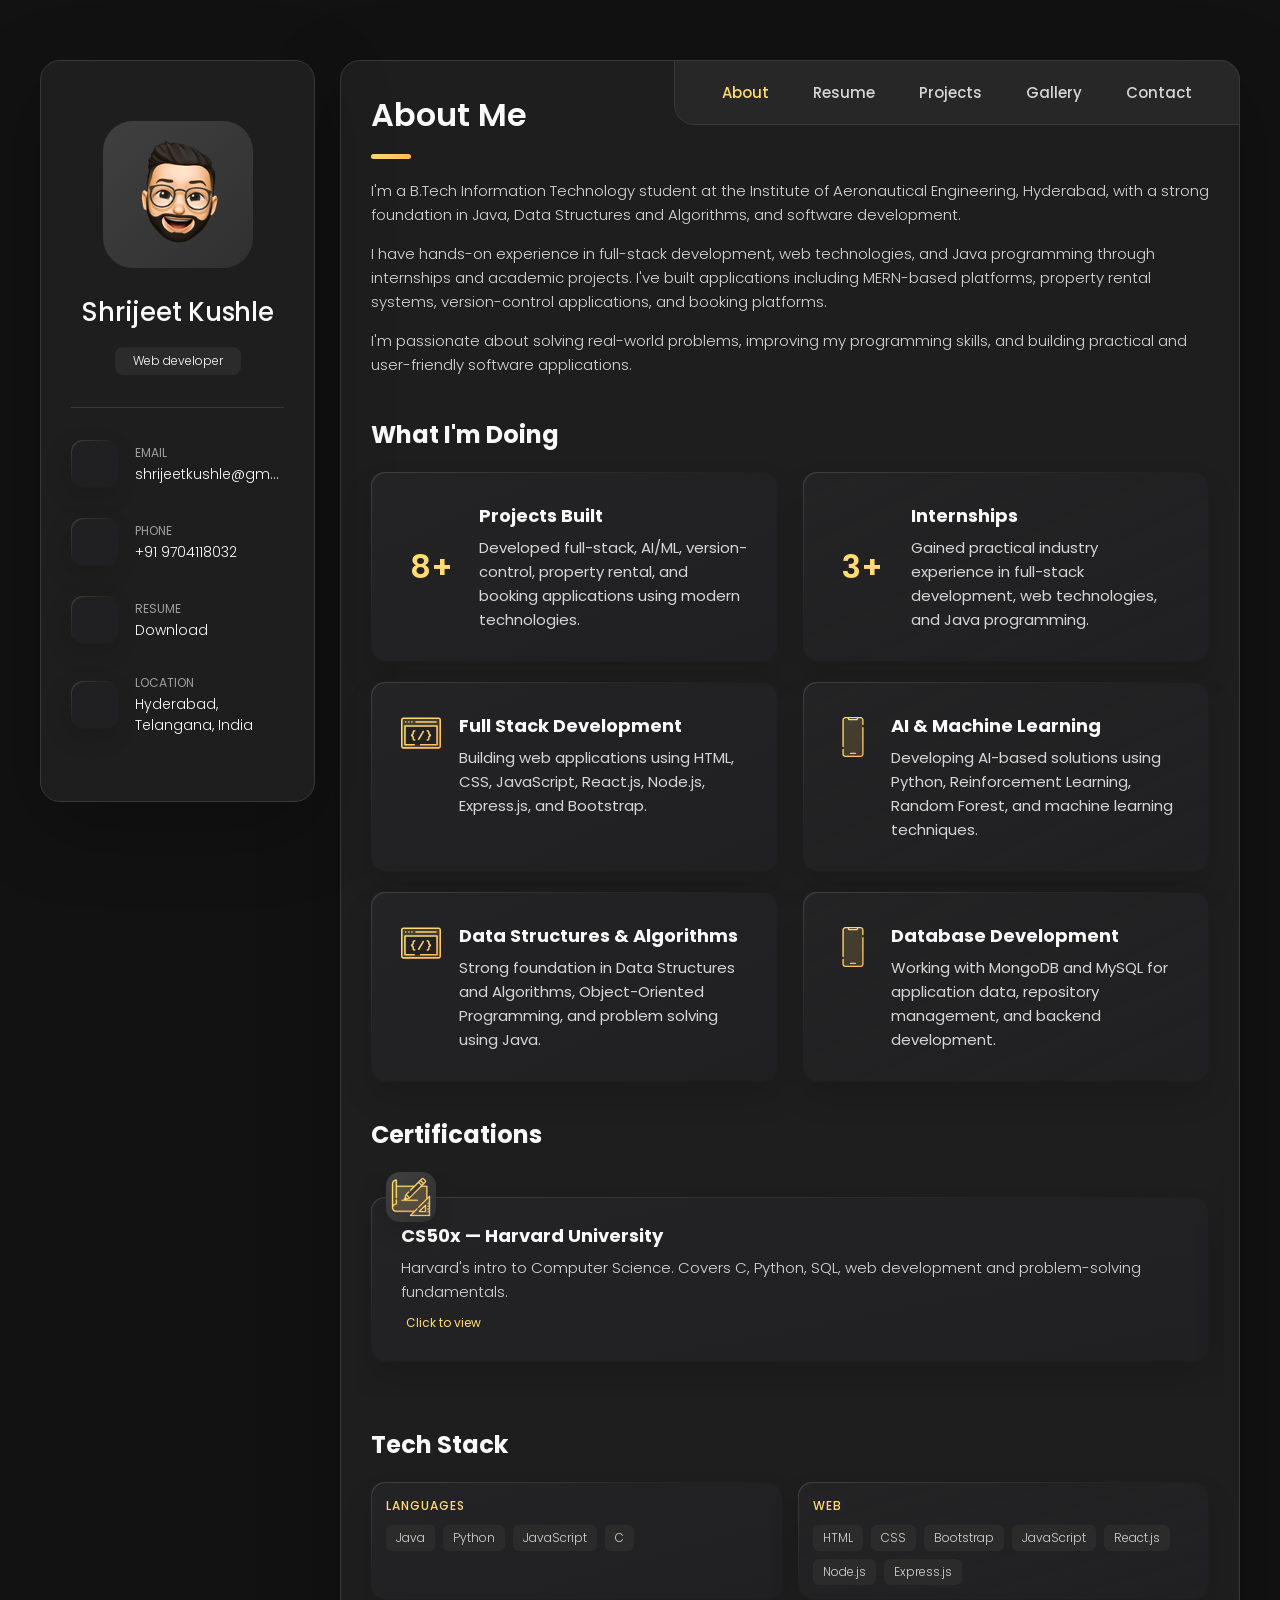
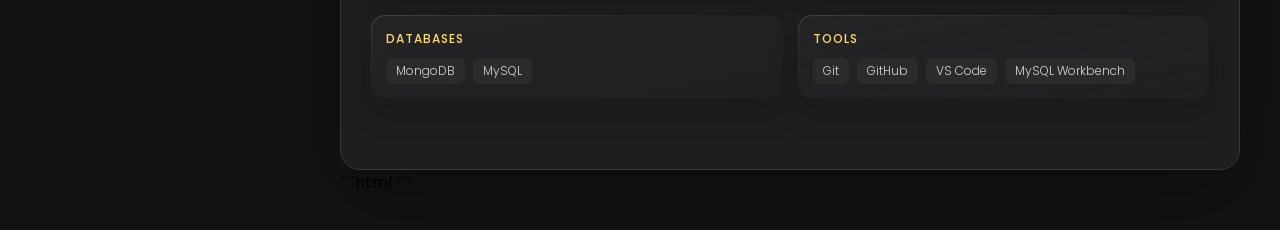
==== commit 1e51e5fc: "Update index.html" ====
--- a/index.html
+++ b/index.html
@@ -214,13 +214,18 @@
   </header>
 
   <section class="about-text">
+   <p> 
+     I'm a B.Tech Information Technology student at the Institute of Aeronautical Engineering, Hyderabad, with a 
+     strong foundation in Java, Data Structures and Algorithms, and software development. 
+   </p> 
+    <p> 
+      I have hands-on experience in full-stack development, web technologies, and Java programming through
+      internships and academic projects. I've built applications including MERN-based platforms, property rental 
+      systems, version-control applications, and booking platforms.
+    </p> 
     <p>
-      I'm a B.Tech Information Technology student at the Institute of Aeronautical Engineering, Hyderabad,
-      passionate about building modern web applications and intelligent systems.
-    </p>
-    <p>
-      With hands-on experience in full-stack web development and machine learning, I bring both creativity
-      and technical depth to every project. I've competed in national-level hackathons, winning podium finishes.
+      I'm passionate about solving real-world problems, improving my programming skills, 
+      and building practical and user-friendly software applications. 
     </p>
   </section>
 
@@ -1544,4 +1549,4 @@
 
 </body>
 
-</html>+</html>
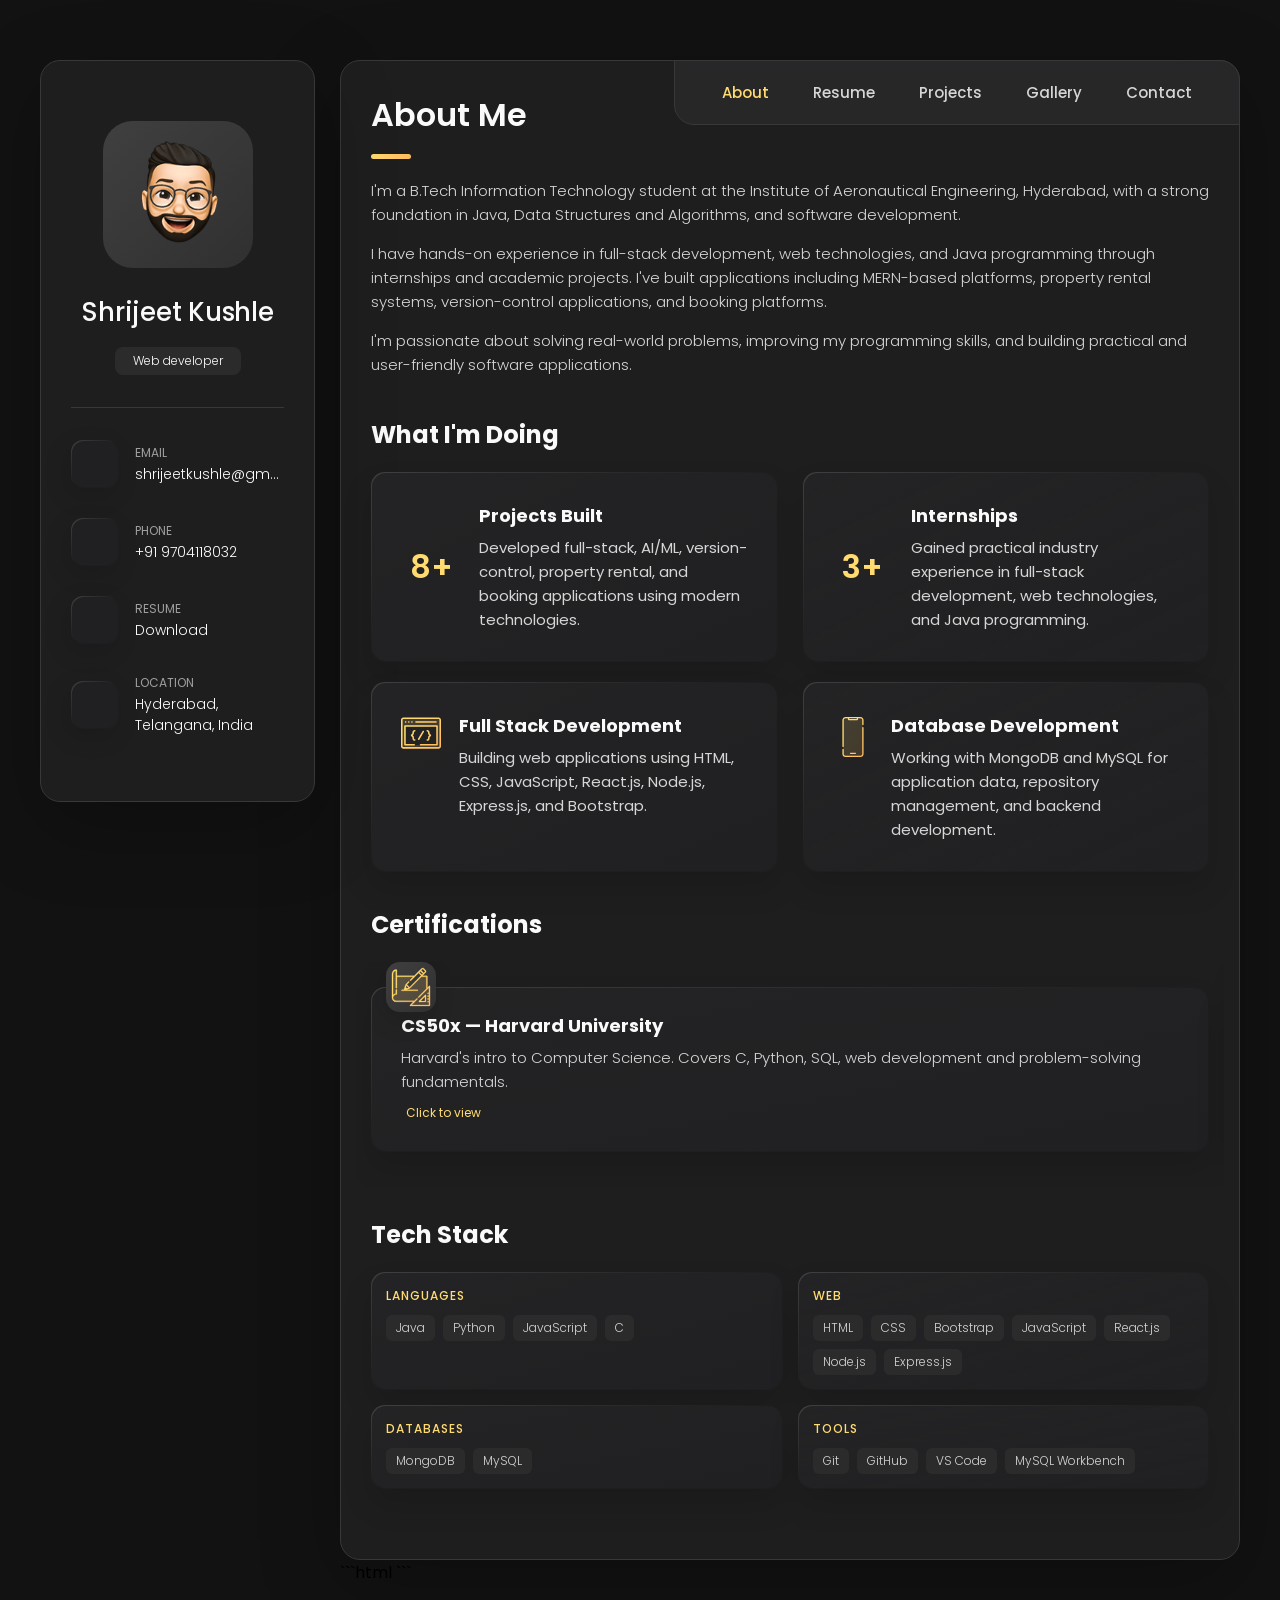
==== commit 3ea70ab8: "Update index.html" ====
--- a/index.html
+++ b/index.html
@@ -313,7 +313,7 @@
 
     <!-- AI / ML -->
 
-    <li class="service-item">
+    <!-- <li class="service-item">
 
       <div class="service-icon-box">
 
@@ -338,12 +338,12 @@
 
       </div>
 
-    </li>
+    </li> -->
 
 
     <!-- DSA -->
 
-    <li class="service-item">
+    <!-- <li class="service-item">
 
       <div class="service-icon-box">
 
@@ -368,7 +368,7 @@
 
       </div>
 
-    </li>
+    </li> -->
 
 
     <!-- DATABASES -->
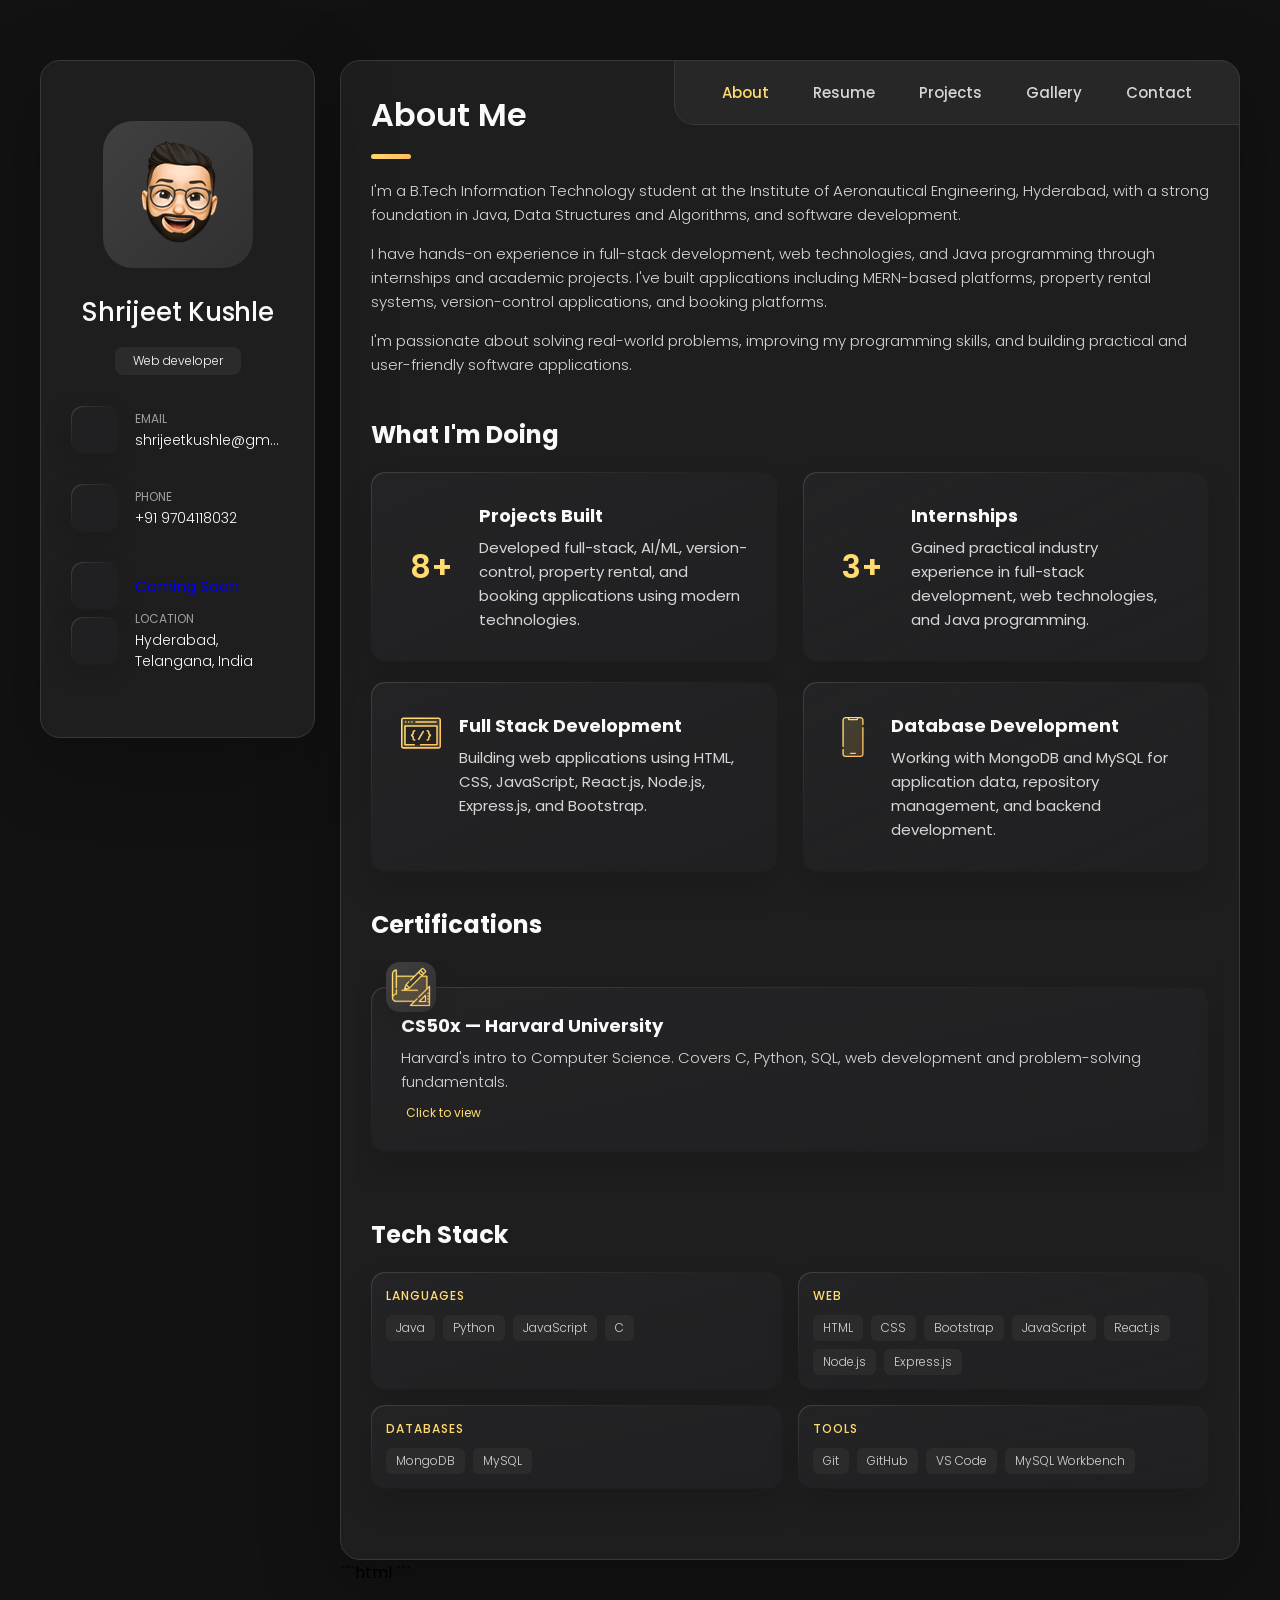
==== commit 08063379: "Update index.html" ====
--- a/index.html
+++ b/index.html
@@ -99,16 +99,16 @@
               <ion-icon name="document-text-outline"></ion-icon>
             </div>
 
-            <div class="contact-info">
+            <!-- <div class="contact-info">
               <p class="contact-title">Resume</p>
 
               <a href="./assets/files/Shrijeet Kushle_Resume.pdf"
                 download="Shrijeet_Kushle_Resume.pdf"
-                class="contact-link">Download</a>
-
-                <!-- <a href="#" class="contact-link" 
+                class="contact-link">Download</a> -->
+
+                <a href="#" class="contact-link" 
                 onclick="alert('🚧 Resume coming soon! Check back later.');
-                 return false;">Coming Soon</a> -->
+                 return false;">Coming Soon</a>
             </div>
 
           </li>
@@ -856,47 +856,65 @@
     <ol class="timeline-list">
 
 
-      <!-- InternVision -->
-
-      <li class="timeline-item">
-
-        <h4 class="h4 timeline-item-title">
-          InternVision Technology Pvt Ltd
-        </h4>
-
-        <span>February 2026 — April 2026</span>
-
-        <p class="timeline-text">
-          <strong>Full Stack Development Intern — Hyderabad, India</strong>
-          <br><br>
-
-          Developed a Stock Trading Platform using full-stack technologies
-          with portfolio and trading features. Implemented buy/sell workflows,
-          transactions, and portfolio management.
-        </p>
-
-      </li>
-
-
-      <!-- Horama -->
-
-      <li class="timeline-item">
-
-        <h4 class="h4 timeline-item-title">
-          Horama IT Solutions
-        </h4>
-
-        <span>May 2025</span>
-
-        <p class="timeline-text">
-          <strong>Web Technologies Intern — Hyderabad, India</strong>
-          <br><br>
-
-          Completed a field practicum focused on web technologies and gained
-          practical exposure to web development concepts and industry practices.
-        </p>
-
-      </li>
+<!-- InternVision -->
+
+<li class="timeline-item">
+
+  <h4 class="h4 timeline-item-title">
+    InternVision Technology Pvt Ltd
+  </h4>
+
+  <span>February 2026 — April 2026</span>
+
+  <p class="timeline-text">
+    <strong>Full Stack Development Intern — Hyderabad, India</strong>
+    <br><br>
+
+    Developed multiple mini projects using HTML, CSS, JavaScript, EJS,
+    and APIs as part of full-stack development training and practical work.
+    <br><br>
+
+    Built interactive web projects including a Simon Game and a To-Do
+    application using JavaScript.
+    <br><br>
+
+    Integrated external APIs to develop projects such as Random Jokes
+    and Random Cats, working with API requests and dynamic data rendering.
+    <br><br>
+
+    Developed a Mini Chat application using JavaScript, EJS, CSS,
+    Node.js, and Express.js, implementing basic chat functionality
+    and server-side rendering.
+  </p>
+
+</li>
+
+
+ <!-- Horama -->
+
+<li class="timeline-item">
+
+  <h4 class="h4 timeline-item-title">
+    Horama IT Solutions
+  </h4>
+
+  <span>May 2025</span>
+
+  <p class="timeline-text">
+    <strong>Web Technologies Intern — Hyderabad, India</strong>
+    <br><br>
+
+    Completed a field practicum focused on web technologies and frontend development.
+    <br><br>
+
+    Built mini projects including a Spotify Clone, Photography Website,
+    and Guessing Game using HTML, CSS, and JavaScript.
+    <br><br>
+
+    Gained practical experience in UI development and JavaScript-based interactivity.
+  </p>
+
+</li>
 
 
       <!-- CodSoft -->
@@ -1124,6 +1142,22 @@
         </p>
 
       </li>
+
+      <!-- NCC A Certificate -->
+
+<li class="timeline-item">
+
+  <h4 class="h4 timeline-item-title">
+    NCC ‘A’ Certificate — National Cadet Corps
+  </h4>
+
+  <p class="timeline-text">
+    Earned the NCC ‘A’ Certificate through participation in
+    National Cadet Corps training and activities, demonstrating
+    discipline, teamwork, and commitment.
+  </p>
+
+</li>
 
     </ol>
 
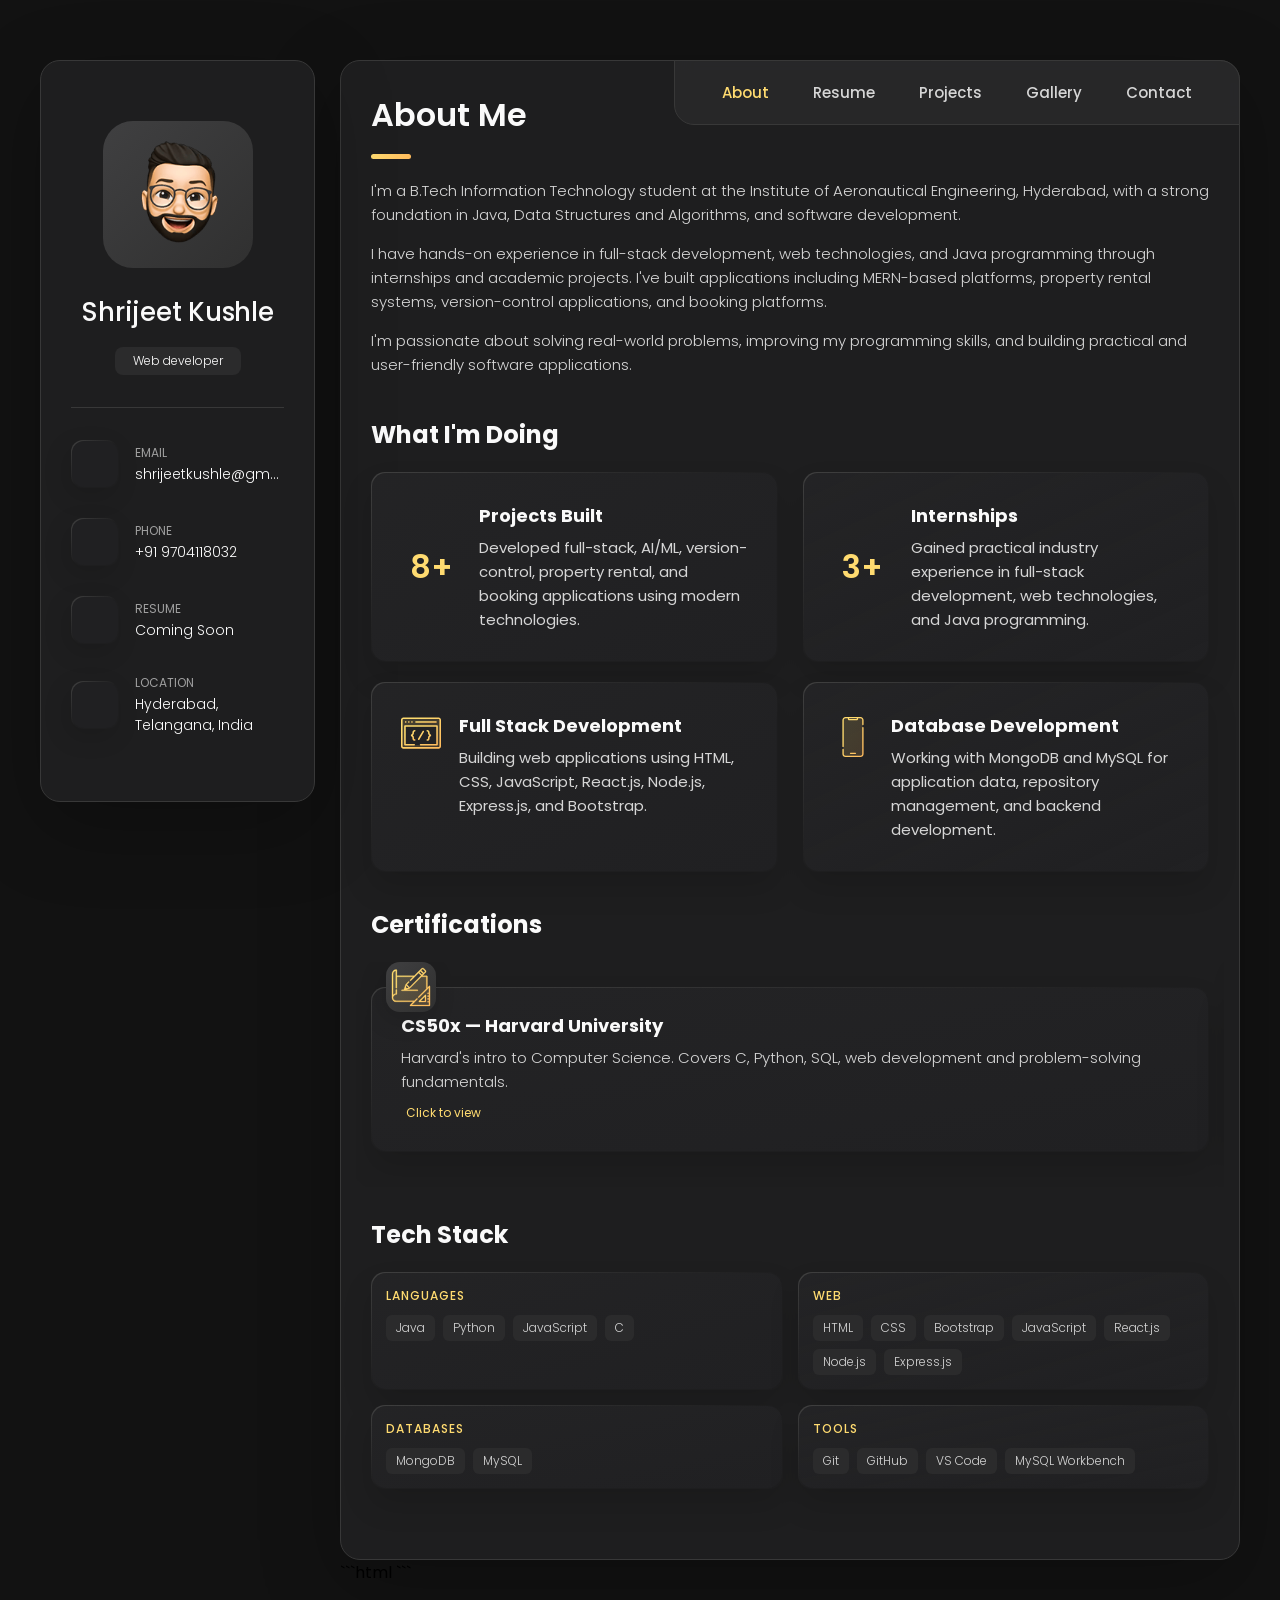
==== commit 083548fb: "Update index.html" ====
--- a/index.html
+++ b/index.html
@@ -99,10 +99,10 @@
               <ion-icon name="document-text-outline"></ion-icon>
             </div>
 
-            <!-- <div class="contact-info">
+            <div class="contact-info">
               <p class="contact-title">Resume</p>
 
-              <a href="./assets/files/Shrijeet Kushle_Resume.pdf"
+              <!-- <a href="./assets/files/Shrijeet Kushle_Resume.pdf"
                 download="Shrijeet_Kushle_Resume.pdf"
                 class="contact-link">Download</a> -->
 
